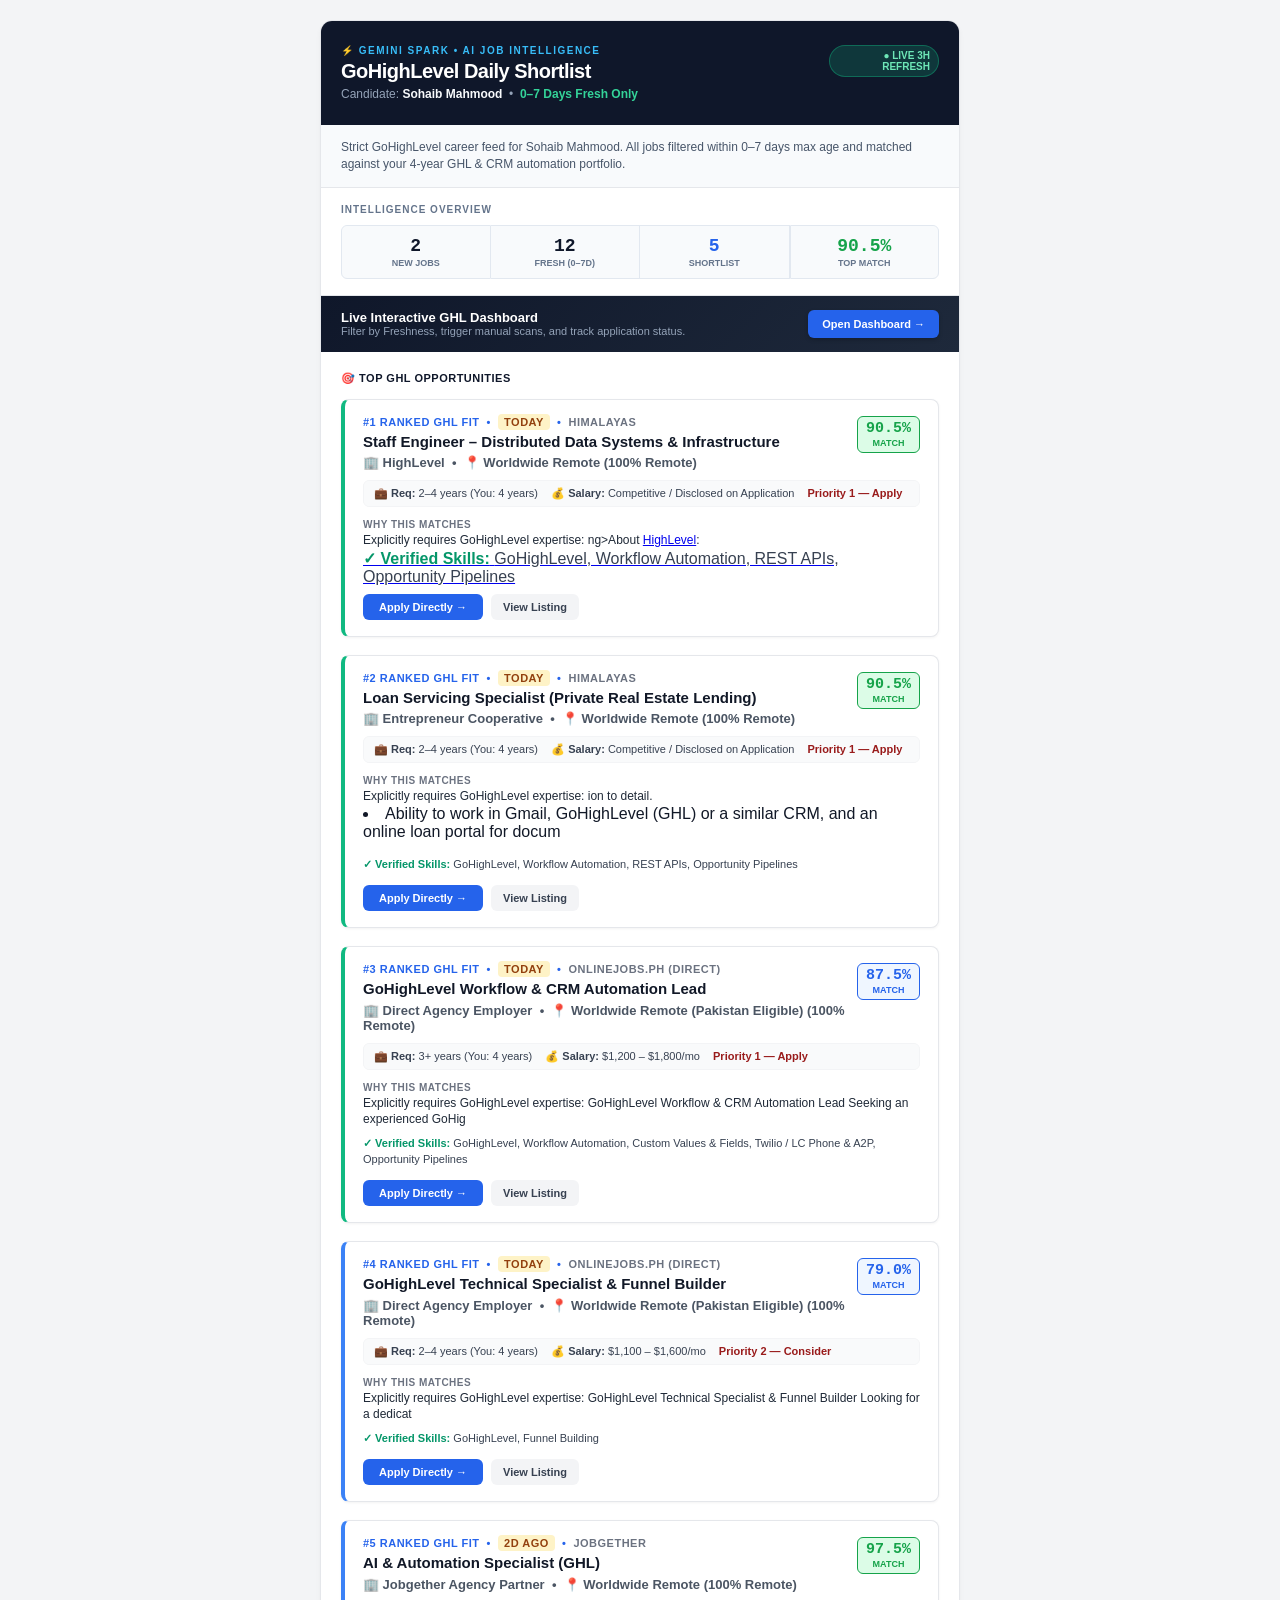
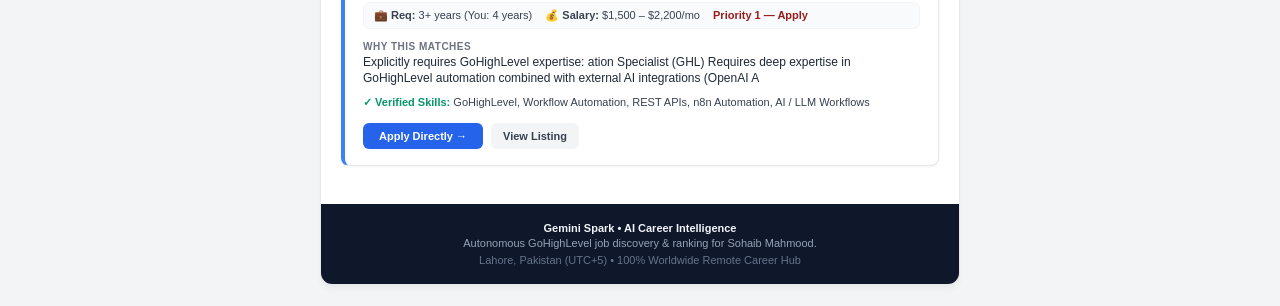
==== email_template.html @ e922ea2a "chore: refresh GHL job dataset 2026-10-21 22:07 UTC" ====
<!DOCTYPE html>
<html lang="en">
<head>
  <meta charset="utf-8">
  <meta name="viewport" content="width=device-width, initial-scale=1.0">
  <title>Gemini Spark | GoHighLevel Job Intelligence</title>
</head>
<body style="margin: 0; padding: 0; background-color: #F3F4F6; font-family: -apple-system, BlinkMacSystemFont, 'Segoe UI', Roboto, Helvetica, Arial, sans-serif; color: #111827; -webkit-font-smoothing: antialiased;">

  <!-- Outer container table -->
  <table width="100%" border="0" cellspacing="0" cellpadding="0" style="background-color: #F3F4F6; padding: 20px 10px;">
    <tr>
      <td align="center">
        <!-- Main Card Wrapper (Max 640px) -->
        <table width="100%" border="0" cellspacing="0" cellpadding="0" style="max-width: 640px; background-color: #FFFFFF; border-radius: 12px; overflow: hidden; border: 1px solid #E5E7EB; box-shadow: 0 4px 6px -1px rgba(0, 0, 0, 0.05);">

          <!-- Brand Header -->
          <tr>
            <td style="background-color: #0F172A; padding: 24px 20px; text-align: left;">
              <table width="100%" border="0" cellspacing="0" cellpadding="0">
                <tr>
                  <td>
                    <div style="font-size: 10px; font-weight: 800; color: #38BDF8; text-transform: uppercase; letter-spacing: 1.5px; margin-bottom: 4px;">
                      ⚡ GEMINI SPARK • AI JOB INTELLIGENCE
                    </div>
                    <h1 style="margin: 0 0 4px 0; font-size: 20px; font-weight: 800; color: #FFFFFF; letter-spacing: -0.5px;">
                      GoHighLevel Daily Shortlist
                    </h1>
                    <p style="margin: 0; font-size: 12px; color: #94A3B8;">
                      Candidate: <b style="color: #F8FAFC;">Sohaib Mahmood</b> &nbsp;•&nbsp; <b style="color: #34D399;">0–7 Days Fresh Only</b>
                    </p>
                  </td>
                  <td align="right" valign="top" style="width: 110px;">
                    <span style="display: inline-block; background-color: rgba(16, 185, 129, 0.2); border: 1px solid rgba(16, 185, 129, 0.4); color: #6EE7B7; font-size: 10px; font-weight: 700; padding: 4px 8px; border-radius: 20px; text-transform: uppercase;">
                      ● LIVE 3H REFRESH
                    </span>
                  </td>
                </tr>
              </table>
            </td>
          </tr>

          <!-- Summary Introduction -->
          <tr>
            <td style="padding: 14px 20px; background-color: #F8FAFC; border-bottom: 1px solid #E5E7EB;">
              <p style="margin: 0; font-size: 12px; color: #475569; line-height: 1.4;">
                Strict GoHighLevel career feed for Sohaib Mahmood. All jobs filtered within 0–7 days max age and matched against your 4-year GHL & CRM automation portfolio.
              </p>
            </td>
          </tr>

          <!-- Daily Overview KPI Block -->
          <tr>
            <td style="padding: 16px 20px; border-bottom: 1px solid #E5E7EB;">
              <div style="font-size: 10px; font-weight: 800; color: #64748B; text-transform: uppercase; letter-spacing: 1px; margin-bottom: 10px;">
                INTELLIGENCE OVERVIEW
              </div>
              <table width="100%" border="0" cellspacing="0" cellpadding="0">
                <tr>
                  <td align="center" style="width: 25%; padding: 10px 4px; background-color: #F8FAFC; border: 1px solid #E2E8F0; border-radius: 6px 0 0 6px;">
                    <div style="font-size: 18px; font-weight: 800; color: #0F172A; font-family: 'JetBrains Mono', monospace, Arial;">2</div>
                    <div style="font-size: 9px; font-weight: 700; color: #64748B; text-transform: uppercase; margin-top: 2px;">New Jobs</div>
                  </td>
                  <td align="center" style="width: 25%; padding: 10px 4px; background-color: #F8FAFC; border-top: 1px solid #E2E8F0; border-bottom: 1px solid #E2E8F0; border-right: 1px solid #E2E8F0;">
                    <div style="font-size: 18px; font-weight: 800; color: #0F172A; font-family: 'JetBrains Mono', monospace, Arial;">12</div>
                    <div style="font-size: 9px; font-weight: 700; color: #64748B; text-transform: uppercase; margin-top: 2px;">Fresh (0–7D)</div>
                  </td>
                  <td align="center" style="width: 25%; padding: 10px 4px; background-color: #F8FAFC; border-top: 1px solid #E2E8F0; border-bottom: 1px solid #E2E8F0; border-right: 1px solid #E2E8F0;">
                    <div style="font-size: 18px; font-weight: 800; color: #2563EB; font-family: 'JetBrains Mono', monospace, Arial;">5</div>
                    <div style="font-size: 9px; font-weight: 700; color: #64748B; text-transform: uppercase; margin-top: 2px;">Shortlist</div>
                  </td>
                  <td align="center" style="width: 25%; padding: 10px 4px; background-color: #F8FAFC; border: 1px solid #E2E8F0; border-radius: 0 6px 6px 0;">
                    <div style="font-size: 18px; font-weight: 800; color: #16A34A; font-family: 'JetBrains Mono', monospace, Arial;">90.5%</div>
                    <div style="font-size: 9px; font-weight: 700; color: #64748B; text-transform: uppercase; margin-top: 2px;">Top Match</div>
                  </td>
                </tr>
              </table>
            </td>
          </tr>

          <!-- Primary CTA Banner -->
          <tr>
            <td style="padding: 14px 20px; background: linear-gradient(135deg, #0F172A 0%, #1E293B 100%); text-align: center;">
              <table width="100%" border="0" cellspacing="0" cellpadding="0">
                <tr>
                  <td align="left" style="color: #FFFFFF;">
                    <div style="font-size: 13px; font-weight: 700;">Live Interactive GHL Dashboard</div>
                    <div style="font-size: 11px; color: #94A3B8;">Filter by Freshness, trigger manual scans, and track application status.</div>
                  </td>
                  <td align="right" style="width: 140px;">
                    <a href="https://chrooniq.github.io/gemini-spark-job-dashboard/" target="_blank" style="display: inline-block; background-color: #2563EB; color: #FFFFFF; font-size: 11px; font-weight: 700; text-decoration: none; padding: 8px 14px; border-radius: 6px; box-shadow: 0 2px 4px rgba(0,0,0,0.2);">
                      Open Dashboard →
                    </a>
                  </td>
                </tr>
              </table>
            </td>
          </tr>

          <!-- Top Opportunities Section -->
          <tr>
            <td style="padding: 20px;">
              <div style="font-size: 11px; font-weight: 800; color: #0F172A; text-transform: uppercase; letter-spacing: 0.5px; margin-bottom: 14px;">
                🎯 TOP GHL OPPORTUNITIES
              </div>

              <!-- Injected Job Cards -->
              
        <table width="100%" border="0" cellspacing="0" cellpadding="0" style="margin-bottom: 18px; background-color: #FFFFFF; border: 1px solid #E5E7EB; border-left: 4px solid #10B981; border-radius: 8px; box-shadow: 0 1px 3px rgba(0,0,0,0.05); overflow: hidden;">
          <tr>
            <td style="padding: 16px 18px;">
              <!-- Card Header -->
              <table width="100%" border="0" cellspacing="0" cellpadding="0">
                <tr>
                  <td valign="top" style="text-align: left;">
                    <div style="font-size: 11px; font-weight: 700; color: #2563EB; text-transform: uppercase; letter-spacing: 0.5px; margin-bottom: 4px;">
                      #1 Ranked GHL Fit &nbsp;•&nbsp; <span style="background-color: #FEF3C7; color: #92400E; padding: 2px 6px; border-radius: 4px; font-weight: 800;">TODAY</span> &nbsp;•&nbsp; <span style="color: #6B7280;">Himalayas</span>
                    </div>
                    <h3 style="margin: 0 0 4px 0; font-size: 15px; font-weight: 700; color: #111827; line-height: 1.3;">
                      Staff Engineer – Distributed Data Systems & Infrastructure
                    </h3>
                    <div style="font-size: 13px; font-weight: 600; color: #4B5563;">
                      🏢 HighLevel &nbsp;•&nbsp; 📍 Worldwide Remote (100% Remote)
                    </div>
                  </td>
                  <td valign="top" align="right" style="width: 75px; text-align: right;">
                    <div style="display: inline-block; background-color: #DCFCE7; border: 1px solid #16A34A; color: #16A34A; padding: 4px 8px; border-radius: 6px; text-align: center;">
                      <div style="font-size: 15px; font-weight: 800; font-family: 'JetBrains Mono', monospace, Arial; line-height: 1;">90.5%</div>
                      <div style="font-size: 9px; font-weight: 700; text-transform: uppercase; margin-top: 2px;">MATCH</div>
                    </div>
                  </td>
                </tr>
              </table>

              <!-- Meta pills -->
              <div style="margin: 10px 0 12px 0; padding: 6px 10px; background-color: #F9FAFB; border-radius: 6px; border: 1px solid #F3F4F6; font-size: 11px; color: #374151;">
                <span style="display: inline-block; margin-right: 10px;">💼 <b>Req:</b> 2–4 years (You: 4 years)</span>
                <span style="display: inline-block; margin-right: 10px;">💰 <b>Salary:</b> Competitive / Disclosed on Application</span>
                <span style="display: inline-block; font-weight: 700; color: #991B1B;">Priority 1 — Apply</span>
              </div>

              <!-- Why it matches -->
              <div style="margin-bottom: 8px;">
                <div style="font-size: 10px; font-weight: 700; color: #6B7280; text-transform: uppercase; letter-spacing: 0.5px; margin-bottom: 2px;">WHY THIS MATCHES</div>
                <p style="margin: 0; font-size: 12px; color: #1F2937; line-height: 1.4;">
                  Explicitly requires GoHighLevel expertise: ng>About <a href="https://himalayas.app/companies/highlevel">HighLevel</a>:</strong><br><a href="https://himalayas.app/
                </p>
              </div>

              <!-- Skills info -->
              <div style="margin-bottom: 12px; font-size: 11px; line-height: 1.45;">
                <div style="margin-bottom: 3px;"><b style="color: #059669;">✓ Verified Skills:</b> <span style="color: #374151;">GoHighLevel, Workflow Automation, REST APIs, Opportunity Pipelines</span></div>
                
              </div>

              <!-- Action button -->
              <table border="0" cellspacing="0" cellpadding="0">
                <tr>
                  <td align="left">
                    <a href="https://himalayas.app/jobs/" target="_blank" style="display: inline-block; background-color: #2563EB; color: #FFFFFF; font-size: 11px; font-weight: 700; text-decoration: none; padding: 7px 16px; border-radius: 6px;">
                      Apply Directly →
                    </a>
                  </td>
                  <td align="left" style="padding-left: 8px;">
                    <a href="https://himalayas.app/jobs/" target="_blank" style="display: inline-block; background-color: #F3F4F6; color: #374151; font-size: 11px; font-weight: 600; text-decoration: none; padding: 7px 12px; border-radius: 6px;">
                      View Listing
                    </a>
                  </td>
                </tr>
              </table>
            </td>
          </tr>
        </table>
        

        <table width="100%" border="0" cellspacing="0" cellpadding="0" style="margin-bottom: 18px; background-color: #FFFFFF; border: 1px solid #E5E7EB; border-left: 4px solid #10B981; border-radius: 8px; box-shadow: 0 1px 3px rgba(0,0,0,0.05); overflow: hidden;">
          <tr>
            <td style="padding: 16px 18px;">
              <!-- Card Header -->
              <table width="100%" border="0" cellspacing="0" cellpadding="0">
                <tr>
                  <td valign="top" style="text-align: left;">
                    <div style="font-size: 11px; font-weight: 700; color: #2563EB; text-transform: uppercase; letter-spacing: 0.5px; margin-bottom: 4px;">
                      #2 Ranked GHL Fit &nbsp;•&nbsp; <span style="background-color: #FEF3C7; color: #92400E; padding: 2px 6px; border-radius: 4px; font-weight: 800;">TODAY</span> &nbsp;•&nbsp; <span style="color: #6B7280;">Himalayas</span>
                    </div>
                    <h3 style="margin: 0 0 4px 0; font-size: 15px; font-weight: 700; color: #111827; line-height: 1.3;">
                      Loan Servicing Specialist (Private Real Estate Lending)
                    </h3>
                    <div style="font-size: 13px; font-weight: 600; color: #4B5563;">
                      🏢 Entrepreneur Cooperative &nbsp;•&nbsp; 📍 Worldwide Remote (100% Remote)
                    </div>
                  </td>
                  <td valign="top" align="right" style="width: 75px; text-align: right;">
                    <div style="display: inline-block; background-color: #DCFCE7; border: 1px solid #16A34A; color: #16A34A; padding: 4px 8px; border-radius: 6px; text-align: center;">
                      <div style="font-size: 15px; font-weight: 800; font-family: 'JetBrains Mono', monospace, Arial; line-height: 1;">90.5%</div>
                      <div style="font-size: 9px; font-weight: 700; text-transform: uppercase; margin-top: 2px;">MATCH</div>
                    </div>
                  </td>
                </tr>
              </table>

              <!-- Meta pills -->
              <div style="margin: 10px 0 12px 0; padding: 6px 10px; background-color: #F9FAFB; border-radius: 6px; border: 1px solid #F3F4F6; font-size: 11px; color: #374151;">
                <span style="display: inline-block; margin-right: 10px;">💼 <b>Req:</b> 2–4 years (You: 4 years)</span>
                <span style="display: inline-block; margin-right: 10px;">💰 <b>Salary:</b> Competitive / Disclosed on Application</span>
                <span style="display: inline-block; font-weight: 700; color: #991B1B;">Priority 1 — Apply</span>
              </div>

              <!-- Why it matches -->
              <div style="margin-bottom: 8px;">
                <div style="font-size: 10px; font-weight: 700; color: #6B7280; text-transform: uppercase; letter-spacing: 0.5px; margin-bottom: 2px;">WHY THIS MATCHES</div>
                <p style="margin: 0; font-size: 12px; color: #1F2937; line-height: 1.4;">
                  Explicitly requires GoHighLevel expertise: ion to detail.</li> <li>Ability to work in Gmail, GoHighLevel (GHL) or a similar CRM, and an online loan portal for docum
                </p>
              </div>

              <!-- Skills info -->
              <div style="margin-bottom: 12px; font-size: 11px; line-height: 1.45;">
                <div style="margin-bottom: 3px;"><b style="color: #059669;">✓ Verified Skills:</b> <span style="color: #374151;">GoHighLevel, Workflow Automation, REST APIs, Opportunity Pipelines</span></div>
                
              </div>

              <!-- Action button -->
              <table border="0" cellspacing="0" cellpadding="0">
                <tr>
                  <td align="left">
                    <a href="https://himalayas.app/jobs/" target="_blank" style="display: inline-block; background-color: #2563EB; color: #FFFFFF; font-size: 11px; font-weight: 700; text-decoration: none; padding: 7px 16px; border-radius: 6px;">
                      Apply Directly →
                    </a>
                  </td>
                  <td align="left" style="padding-left: 8px;">
                    <a href="https://himalayas.app/jobs/" target="_blank" style="display: inline-block; background-color: #F3F4F6; color: #374151; font-size: 11px; font-weight: 600; text-decoration: none; padding: 7px 12px; border-radius: 6px;">
                      View Listing
                    </a>
                  </td>
                </tr>
              </table>
            </td>
          </tr>
        </table>
        

        <table width="100%" border="0" cellspacing="0" cellpadding="0" style="margin-bottom: 18px; background-color: #FFFFFF; border: 1px solid #E5E7EB; border-left: 4px solid #10B981; border-radius: 8px; box-shadow: 0 1px 3px rgba(0,0,0,0.05); overflow: hidden;">
          <tr>
            <td style="padding: 16px 18px;">
              <!-- Card Header -->
              <table width="100%" border="0" cellspacing="0" cellpadding="0">
                <tr>
                  <td valign="top" style="text-align: left;">
                    <div style="font-size: 11px; font-weight: 700; color: #2563EB; text-transform: uppercase; letter-spacing: 0.5px; margin-bottom: 4px;">
                      #3 Ranked GHL Fit &nbsp;•&nbsp; <span style="background-color: #FEF3C7; color: #92400E; padding: 2px 6px; border-radius: 4px; font-weight: 800;">TODAY</span> &nbsp;•&nbsp; <span style="color: #6B7280;">OnlineJobs.ph (Direct)</span>
                    </div>
                    <h3 style="margin: 0 0 4px 0; font-size: 15px; font-weight: 700; color: #111827; line-height: 1.3;">
                      GoHighLevel Workflow & CRM Automation Lead
                    </h3>
                    <div style="font-size: 13px; font-weight: 600; color: #4B5563;">
                      🏢 Direct Agency Employer &nbsp;•&nbsp; 📍 Worldwide Remote (Pakistan Eligible) (100% Remote)
                    </div>
                  </td>
                  <td valign="top" align="right" style="width: 75px; text-align: right;">
                    <div style="display: inline-block; background-color: #EFF6FF; border: 1px solid #2563EB; color: #2563EB; padding: 4px 8px; border-radius: 6px; text-align: center;">
                      <div style="font-size: 15px; font-weight: 800; font-family: 'JetBrains Mono', monospace, Arial; line-height: 1;">87.5%</div>
                      <div style="font-size: 9px; font-weight: 700; text-transform: uppercase; margin-top: 2px;">MATCH</div>
                    </div>
                  </td>
                </tr>
              </table>

              <!-- Meta pills -->
              <div style="margin: 10px 0 12px 0; padding: 6px 10px; background-color: #F9FAFB; border-radius: 6px; border: 1px solid #F3F4F6; font-size: 11px; color: #374151;">
                <span style="display: inline-block; margin-right: 10px;">💼 <b>Req:</b> 3+ years (You: 4 years)</span>
                <span style="display: inline-block; margin-right: 10px;">💰 <b>Salary:</b> $1,200 – $1,800/mo</span>
                <span style="display: inline-block; font-weight: 700; color: #991B1B;">Priority 1 — Apply</span>
              </div>

              <!-- Why it matches -->
              <div style="margin-bottom: 8px;">
                <div style="font-size: 10px; font-weight: 700; color: #6B7280; text-transform: uppercase; letter-spacing: 0.5px; margin-bottom: 2px;">WHY THIS MATCHES</div>
                <p style="margin: 0; font-size: 12px; color: #1F2937; line-height: 1.4;">
                  Explicitly requires GoHighLevel expertise: GoHighLevel Workflow & CRM Automation Lead Seeking an experienced GoHig
                </p>
              </div>

              <!-- Skills info -->
              <div style="margin-bottom: 12px; font-size: 11px; line-height: 1.45;">
                <div style="margin-bottom: 3px;"><b style="color: #059669;">✓ Verified Skills:</b> <span style="color: #374151;">GoHighLevel, Workflow Automation, Custom Values & Fields, Twilio / LC Phone & A2P, Opportunity Pipelines</span></div>
                
              </div>

              <!-- Action button -->
              <table border="0" cellspacing="0" cellpadding="0">
                <tr>
                  <td align="left">
                    <a href="https://www.onlinejobs.ph/jobseekers/jobsearch?jobkeyword=GoHighLevel" target="_blank" style="display: inline-block; background-color: #2563EB; color: #FFFFFF; font-size: 11px; font-weight: 700; text-decoration: none; padding: 7px 16px; border-radius: 6px;">
                      Apply Directly →
                    </a>
                  </td>
                  <td align="left" style="padding-left: 8px;">
                    <a href="https://www.onlinejobs.ph/jobseekers/jobsearch?jobkeyword=GoHighLevel" target="_blank" style="display: inline-block; background-color: #F3F4F6; color: #374151; font-size: 11px; font-weight: 600; text-decoration: none; padding: 7px 12px; border-radius: 6px;">
                      View Listing
                    </a>
                  </td>
                </tr>
              </table>
            </td>
          </tr>
        </table>
        

        <table width="100%" border="0" cellspacing="0" cellpadding="0" style="margin-bottom: 18px; background-color: #FFFFFF; border: 1px solid #E5E7EB; border-left: 4px solid #3B82F6; border-radius: 8px; box-shadow: 0 1px 3px rgba(0,0,0,0.05); overflow: hidden;">
          <tr>
            <td style="padding: 16px 18px;">
              <!-- Card Header -->
              <table width="100%" border="0" cellspacing="0" cellpadding="0">
                <tr>
                  <td valign="top" style="text-align: left;">
                    <div style="font-size: 11px; font-weight: 700; color: #2563EB; text-transform: uppercase; letter-spacing: 0.5px; margin-bottom: 4px;">
                      #4 Ranked GHL Fit &nbsp;•&nbsp; <span style="background-color: #FEF3C7; color: #92400E; padding: 2px 6px; border-radius: 4px; font-weight: 800;">TODAY</span> &nbsp;•&nbsp; <span style="color: #6B7280;">OnlineJobs.ph (Direct)</span>
                    </div>
                    <h3 style="margin: 0 0 4px 0; font-size: 15px; font-weight: 700; color: #111827; line-height: 1.3;">
                      GoHighLevel Technical Specialist & Funnel Builder
                    </h3>
                    <div style="font-size: 13px; font-weight: 600; color: #4B5563;">
                      🏢 Direct Agency Employer &nbsp;•&nbsp; 📍 Worldwide Remote (Pakistan Eligible) (100% Remote)
                    </div>
                  </td>
                  <td valign="top" align="right" style="width: 75px; text-align: right;">
                    <div style="display: inline-block; background-color: #EFF6FF; border: 1px solid #2563EB; color: #2563EB; padding: 4px 8px; border-radius: 6px; text-align: center;">
                      <div style="font-size: 15px; font-weight: 800; font-family: 'JetBrains Mono', monospace, Arial; line-height: 1;">79.0%</div>
                      <div style="font-size: 9px; font-weight: 700; text-transform: uppercase; margin-top: 2px;">MATCH</div>
                    </div>
                  </td>
                </tr>
              </table>

              <!-- Meta pills -->
              <div style="margin: 10px 0 12px 0; padding: 6px 10px; background-color: #F9FAFB; border-radius: 6px; border: 1px solid #F3F4F6; font-size: 11px; color: #374151;">
                <span style="display: inline-block; margin-right: 10px;">💼 <b>Req:</b> 2–4 years (You: 4 years)</span>
                <span style="display: inline-block; margin-right: 10px;">💰 <b>Salary:</b> $1,100 – $1,600/mo</span>
                <span style="display: inline-block; font-weight: 700; color: #991B1B;">Priority 2 — Consider</span>
              </div>

              <!-- Why it matches -->
              <div style="margin-bottom: 8px;">
                <div style="font-size: 10px; font-weight: 700; color: #6B7280; text-transform: uppercase; letter-spacing: 0.5px; margin-bottom: 2px;">WHY THIS MATCHES</div>
                <p style="margin: 0; font-size: 12px; color: #1F2937; line-height: 1.4;">
                  Explicitly requires GoHighLevel expertise: GoHighLevel Technical Specialist & Funnel Builder Looking for a dedicat
                </p>
              </div>

              <!-- Skills info -->
              <div style="margin-bottom: 12px; font-size: 11px; line-height: 1.45;">
                <div style="margin-bottom: 3px;"><b style="color: #059669;">✓ Verified Skills:</b> <span style="color: #374151;">GoHighLevel, Funnel Building</span></div>
                
              </div>

              <!-- Action button -->
              <table border="0" cellspacing="0" cellpadding="0">
                <tr>
                  <td align="left">
                    <a href="https://www.onlinejobs.ph/jobseekers/jobsearch?jobkeyword=GoHighLevel" target="_blank" style="display: inline-block; background-color: #2563EB; color: #FFFFFF; font-size: 11px; font-weight: 700; text-decoration: none; padding: 7px 16px; border-radius: 6px;">
                      Apply Directly →
                    </a>
                  </td>
                  <td align="left" style="padding-left: 8px;">
                    <a href="https://www.onlinejobs.ph/jobseekers/jobsearch?jobkeyword=GoHighLevel" target="_blank" style="display: inline-block; background-color: #F3F4F6; color: #374151; font-size: 11px; font-weight: 600; text-decoration: none; padding: 7px 12px; border-radius: 6px;">
                      View Listing
                    </a>
                  </td>
                </tr>
              </table>
            </td>
          </tr>
        </table>
        

        <table width="100%" border="0" cellspacing="0" cellpadding="0" style="margin-bottom: 18px; background-color: #FFFFFF; border: 1px solid #E5E7EB; border-left: 4px solid #3B82F6; border-radius: 8px; box-shadow: 0 1px 3px rgba(0,0,0,0.05); overflow: hidden;">
          <tr>
            <td style="padding: 16px 18px;">
              <!-- Card Header -->
              <table width="100%" border="0" cellspacing="0" cellpadding="0">
                <tr>
                  <td valign="top" style="text-align: left;">
                    <div style="font-size: 11px; font-weight: 700; color: #2563EB; text-transform: uppercase; letter-spacing: 0.5px; margin-bottom: 4px;">
                      #5 Ranked GHL Fit &nbsp;•&nbsp; <span style="background-color: #FEF3C7; color: #92400E; padding: 2px 6px; border-radius: 4px; font-weight: 800;">2D AGO</span> &nbsp;•&nbsp; <span style="color: #6B7280;">Jobgether</span>
                    </div>
                    <h3 style="margin: 0 0 4px 0; font-size: 15px; font-weight: 700; color: #111827; line-height: 1.3;">
                      AI & Automation Specialist (GHL)
                    </h3>
                    <div style="font-size: 13px; font-weight: 600; color: #4B5563;">
                      🏢 Jobgether Agency Partner &nbsp;•&nbsp; 📍 Worldwide Remote (100% Remote)
                    </div>
                  </td>
                  <td valign="top" align="right" style="width: 75px; text-align: right;">
                    <div style="display: inline-block; background-color: #DCFCE7; border: 1px solid #16A34A; color: #16A34A; padding: 4px 8px; border-radius: 6px; text-align: center;">
                      <div style="font-size: 15px; font-weight: 800; font-family: 'JetBrains Mono', monospace, Arial; line-height: 1;">97.5%</div>
                      <div style="font-size: 9px; font-weight: 700; text-transform: uppercase; margin-top: 2px;">MATCH</div>
                    </div>
                  </td>
                </tr>
              </table>

              <!-- Meta pills -->
              <div style="margin: 10px 0 12px 0; padding: 6px 10px; background-color: #F9FAFB; border-radius: 6px; border: 1px solid #F3F4F6; font-size: 11px; color: #374151;">
                <span style="display: inline-block; margin-right: 10px;">💼 <b>Req:</b> 3+ years (You: 4 years)</span>
                <span style="display: inline-block; margin-right: 10px;">💰 <b>Salary:</b> $1,500 – $2,200/mo</span>
                <span style="display: inline-block; font-weight: 700; color: #991B1B;">Priority 1 — Apply</span>
              </div>

              <!-- Why it matches -->
              <div style="margin-bottom: 8px;">
                <div style="font-size: 10px; font-weight: 700; color: #6B7280; text-transform: uppercase; letter-spacing: 0.5px; margin-bottom: 2px;">WHY THIS MATCHES</div>
                <p style="margin: 0; font-size: 12px; color: #1F2937; line-height: 1.4;">
                  Explicitly requires GoHighLevel expertise: ation Specialist (GHL) Requires deep expertise in GoHighLevel automation combined with external AI integrations (OpenAI A
                </p>
              </div>

              <!-- Skills info -->
              <div style="margin-bottom: 12px; font-size: 11px; line-height: 1.45;">
                <div style="margin-bottom: 3px;"><b style="color: #059669;">✓ Verified Skills:</b> <span style="color: #374151;">GoHighLevel, Workflow Automation, REST APIs, n8n Automation, AI / LLM Workflows</span></div>
                
              </div>

              <!-- Action button -->
              <table border="0" cellspacing="0" cellpadding="0">
                <tr>
                  <td align="left">
                    <a href="https://jobgether.com/offer/69dfbd57c646310ee38fbfac-ai-automation-specialist-ghl" target="_blank" style="display: inline-block; background-color: #2563EB; color: #FFFFFF; font-size: 11px; font-weight: 700; text-decoration: none; padding: 7px 16px; border-radius: 6px;">
                      Apply Directly →
                    </a>
                  </td>
                  <td align="left" style="padding-left: 8px;">
                    <a href="https://jobgether.com/offer/69dfbd57c646310ee38fbfac-ai-automation-specialist-ghl" target="_blank" style="display: inline-block; background-color: #F3F4F6; color: #374151; font-size: 11px; font-weight: 600; text-decoration: none; padding: 7px 12px; border-radius: 6px;">
                      View Listing
                    </a>
                  </td>
                </tr>
              </table>
            </td>
          </tr>
        </table>
        

            </td>
          </tr>

          <!-- Footer -->
          <tr>
            <td style="background-color: #0F172A; padding: 18px 20px; text-align: center; color: #94A3B8; font-size: 11px;">
              <div style="font-weight: 700; color: #F1F5F9; margin-bottom: 3px;">Gemini Spark • AI Career Intelligence</div>
              <div>Autonomous GoHighLevel job discovery & ranking for Sohaib Mahmood.</div>
              <div style="margin-top: 5px; color: #64748B;">Lahore, Pakistan (UTC+5) • 100% Worldwide Remote Career Hub</div>
            </td>
          </tr>

        </table>
        <!-- End Wrapper -->
      </td>
    </tr>
  </table>

</body>
</html>
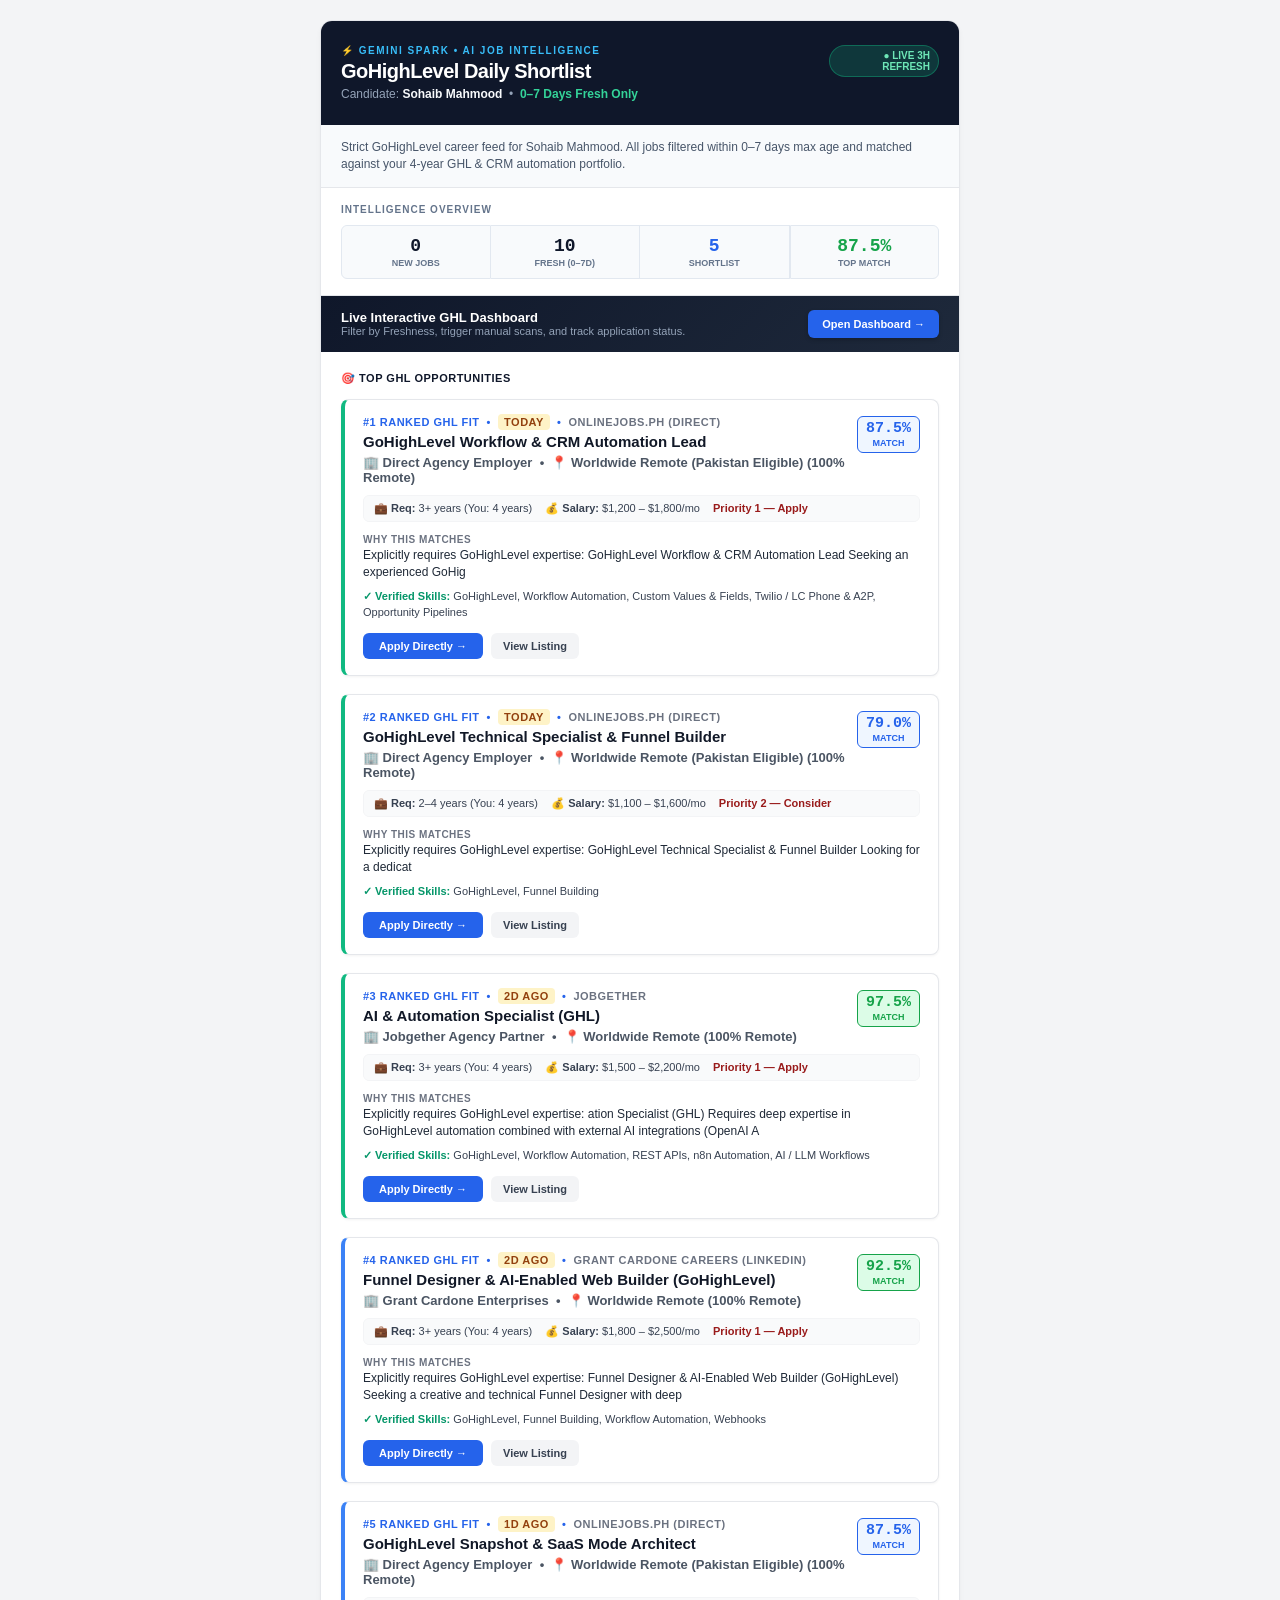
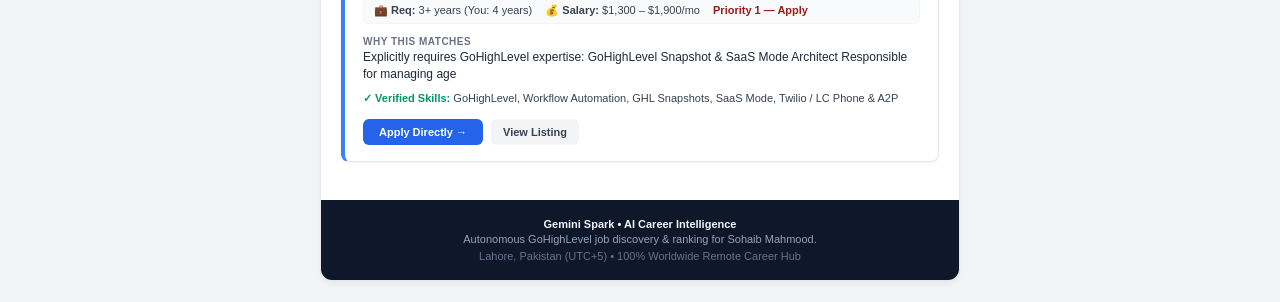
==== commit cd587f4b: "chore: refresh GHL job dataset 2026-10-22 05:47 UTC" ====
--- a/email_template.html
+++ b/email_template.html
@@ -58,11 +58,11 @@
               <table width="100%" border="0" cellspacing="0" cellpadding="0">
                 <tr>
                   <td align="center" style="width: 25%; padding: 10px 4px; background-color: #F8FAFC; border: 1px solid #E2E8F0; border-radius: 6px 0 0 6px;">
-                    <div style="font-size: 18px; font-weight: 800; color: #0F172A; font-family: 'JetBrains Mono', monospace, Arial;">2</div>
+                    <div style="font-size: 18px; font-weight: 800; color: #0F172A; font-family: 'JetBrains Mono', monospace, Arial;">0</div>
                     <div style="font-size: 9px; font-weight: 700; color: #64748B; text-transform: uppercase; margin-top: 2px;">New Jobs</div>
                   </td>
                   <td align="center" style="width: 25%; padding: 10px 4px; background-color: #F8FAFC; border-top: 1px solid #E2E8F0; border-bottom: 1px solid #E2E8F0; border-right: 1px solid #E2E8F0;">
-                    <div style="font-size: 18px; font-weight: 800; color: #0F172A; font-family: 'JetBrains Mono', monospace, Arial;">12</div>
+                    <div style="font-size: 18px; font-weight: 800; color: #0F172A; font-family: 'JetBrains Mono', monospace, Arial;">10</div>
                     <div style="font-size: 9px; font-weight: 700; color: #64748B; text-transform: uppercase; margin-top: 2px;">Fresh (0–7D)</div>
                   </td>
                   <td align="center" style="width: 25%; padding: 10px 4px; background-color: #F8FAFC; border-top: 1px solid #E2E8F0; border-bottom: 1px solid #E2E8F0; border-right: 1px solid #E2E8F0;">
@@ -70,7 +70,7 @@
                     <div style="font-size: 9px; font-weight: 700; color: #64748B; text-transform: uppercase; margin-top: 2px;">Shortlist</div>
                   </td>
                   <td align="center" style="width: 25%; padding: 10px 4px; background-color: #F8FAFC; border: 1px solid #E2E8F0; border-radius: 0 6px 6px 0;">
-                    <div style="font-size: 18px; font-weight: 800; color: #16A34A; font-family: 'JetBrains Mono', monospace, Arial;">90.5%</div>
+                    <div style="font-size: 18px; font-weight: 800; color: #16A34A; font-family: 'JetBrains Mono', monospace, Arial;">87.5%</div>
                     <div style="font-size: 9px; font-weight: 700; color: #64748B; text-transform: uppercase; margin-top: 2px;">Top Match</div>
                   </td>
                 </tr>
@@ -114,141 +114,7 @@
                 <tr>
                   <td valign="top" style="text-align: left;">
                     <div style="font-size: 11px; font-weight: 700; color: #2563EB; text-transform: uppercase; letter-spacing: 0.5px; margin-bottom: 4px;">
-                      #1 Ranked GHL Fit &nbsp;•&nbsp; <span style="background-color: #FEF3C7; color: #92400E; padding: 2px 6px; border-radius: 4px; font-weight: 800;">TODAY</span> &nbsp;•&nbsp; <span style="color: #6B7280;">Himalayas</span>
-                    </div>
-                    <h3 style="margin: 0 0 4px 0; font-size: 15px; font-weight: 700; color: #111827; line-height: 1.3;">
-                      Staff Engineer – Distributed Data Systems & Infrastructure
-                    </h3>
-                    <div style="font-size: 13px; font-weight: 600; color: #4B5563;">
-                      🏢 HighLevel &nbsp;•&nbsp; 📍 Worldwide Remote (100% Remote)
-                    </div>
-                  </td>
-                  <td valign="top" align="right" style="width: 75px; text-align: right;">
-                    <div style="display: inline-block; background-color: #DCFCE7; border: 1px solid #16A34A; color: #16A34A; padding: 4px 8px; border-radius: 6px; text-align: center;">
-                      <div style="font-size: 15px; font-weight: 800; font-family: 'JetBrains Mono', monospace, Arial; line-height: 1;">90.5%</div>
-                      <div style="font-size: 9px; font-weight: 700; text-transform: uppercase; margin-top: 2px;">MATCH</div>
-                    </div>
-                  </td>
-                </tr>
-              </table>
-
-              <!-- Meta pills -->
-              <div style="margin: 10px 0 12px 0; padding: 6px 10px; background-color: #F9FAFB; border-radius: 6px; border: 1px solid #F3F4F6; font-size: 11px; color: #374151;">
-                <span style="display: inline-block; margin-right: 10px;">💼 <b>Req:</b> 2–4 years (You: 4 years)</span>
-                <span style="display: inline-block; margin-right: 10px;">💰 <b>Salary:</b> Competitive / Disclosed on Application</span>
-                <span style="display: inline-block; font-weight: 700; color: #991B1B;">Priority 1 — Apply</span>
-              </div>
-
-              <!-- Why it matches -->
-              <div style="margin-bottom: 8px;">
-                <div style="font-size: 10px; font-weight: 700; color: #6B7280; text-transform: uppercase; letter-spacing: 0.5px; margin-bottom: 2px;">WHY THIS MATCHES</div>
-                <p style="margin: 0; font-size: 12px; color: #1F2937; line-height: 1.4;">
-                  Explicitly requires GoHighLevel expertise: ng>About <a href="https://himalayas.app/companies/highlevel">HighLevel</a>:</strong><br><a href="https://himalayas.app/
-                </p>
-              </div>
-
-              <!-- Skills info -->
-              <div style="margin-bottom: 12px; font-size: 11px; line-height: 1.45;">
-                <div style="margin-bottom: 3px;"><b style="color: #059669;">✓ Verified Skills:</b> <span style="color: #374151;">GoHighLevel, Workflow Automation, REST APIs, Opportunity Pipelines</span></div>
-                
-              </div>
-
-              <!-- Action button -->
-              <table border="0" cellspacing="0" cellpadding="0">
-                <tr>
-                  <td align="left">
-                    <a href="https://himalayas.app/jobs/" target="_blank" style="display: inline-block; background-color: #2563EB; color: #FFFFFF; font-size: 11px; font-weight: 700; text-decoration: none; padding: 7px 16px; border-radius: 6px;">
-                      Apply Directly →
-                    </a>
-                  </td>
-                  <td align="left" style="padding-left: 8px;">
-                    <a href="https://himalayas.app/jobs/" target="_blank" style="display: inline-block; background-color: #F3F4F6; color: #374151; font-size: 11px; font-weight: 600; text-decoration: none; padding: 7px 12px; border-radius: 6px;">
-                      View Listing
-                    </a>
-                  </td>
-                </tr>
-              </table>
-            </td>
-          </tr>
-        </table>
-        
-
-        <table width="100%" border="0" cellspacing="0" cellpadding="0" style="margin-bottom: 18px; background-color: #FFFFFF; border: 1px solid #E5E7EB; border-left: 4px solid #10B981; border-radius: 8px; box-shadow: 0 1px 3px rgba(0,0,0,0.05); overflow: hidden;">
-          <tr>
-            <td style="padding: 16px 18px;">
-              <!-- Card Header -->
-              <table width="100%" border="0" cellspacing="0" cellpadding="0">
-                <tr>
-                  <td valign="top" style="text-align: left;">
-                    <div style="font-size: 11px; font-weight: 700; color: #2563EB; text-transform: uppercase; letter-spacing: 0.5px; margin-bottom: 4px;">
-                      #2 Ranked GHL Fit &nbsp;•&nbsp; <span style="background-color: #FEF3C7; color: #92400E; padding: 2px 6px; border-radius: 4px; font-weight: 800;">TODAY</span> &nbsp;•&nbsp; <span style="color: #6B7280;">Himalayas</span>
-                    </div>
-                    <h3 style="margin: 0 0 4px 0; font-size: 15px; font-weight: 700; color: #111827; line-height: 1.3;">
-                      Loan Servicing Specialist (Private Real Estate Lending)
-                    </h3>
-                    <div style="font-size: 13px; font-weight: 600; color: #4B5563;">
-                      🏢 Entrepreneur Cooperative &nbsp;•&nbsp; 📍 Worldwide Remote (100% Remote)
-                    </div>
-                  </td>
-                  <td valign="top" align="right" style="width: 75px; text-align: right;">
-                    <div style="display: inline-block; background-color: #DCFCE7; border: 1px solid #16A34A; color: #16A34A; padding: 4px 8px; border-radius: 6px; text-align: center;">
-                      <div style="font-size: 15px; font-weight: 800; font-family: 'JetBrains Mono', monospace, Arial; line-height: 1;">90.5%</div>
-                      <div style="font-size: 9px; font-weight: 700; text-transform: uppercase; margin-top: 2px;">MATCH</div>
-                    </div>
-                  </td>
-                </tr>
-              </table>
-
-              <!-- Meta pills -->
-              <div style="margin: 10px 0 12px 0; padding: 6px 10px; background-color: #F9FAFB; border-radius: 6px; border: 1px solid #F3F4F6; font-size: 11px; color: #374151;">
-                <span style="display: inline-block; margin-right: 10px;">💼 <b>Req:</b> 2–4 years (You: 4 years)</span>
-                <span style="display: inline-block; margin-right: 10px;">💰 <b>Salary:</b> Competitive / Disclosed on Application</span>
-                <span style="display: inline-block; font-weight: 700; color: #991B1B;">Priority 1 — Apply</span>
-              </div>
-
-              <!-- Why it matches -->
-              <div style="margin-bottom: 8px;">
-                <div style="font-size: 10px; font-weight: 700; color: #6B7280; text-transform: uppercase; letter-spacing: 0.5px; margin-bottom: 2px;">WHY THIS MATCHES</div>
-                <p style="margin: 0; font-size: 12px; color: #1F2937; line-height: 1.4;">
-                  Explicitly requires GoHighLevel expertise: ion to detail.</li> <li>Ability to work in Gmail, GoHighLevel (GHL) or a similar CRM, and an online loan portal for docum
-                </p>
-              </div>
-
-              <!-- Skills info -->
-              <div style="margin-bottom: 12px; font-size: 11px; line-height: 1.45;">
-                <div style="margin-bottom: 3px;"><b style="color: #059669;">✓ Verified Skills:</b> <span style="color: #374151;">GoHighLevel, Workflow Automation, REST APIs, Opportunity Pipelines</span></div>
-                
-              </div>
-
-              <!-- Action button -->
-              <table border="0" cellspacing="0" cellpadding="0">
-                <tr>
-                  <td align="left">
-                    <a href="https://himalayas.app/jobs/" target="_blank" style="display: inline-block; background-color: #2563EB; color: #FFFFFF; font-size: 11px; font-weight: 700; text-decoration: none; padding: 7px 16px; border-radius: 6px;">
-                      Apply Directly →
-                    </a>
-                  </td>
-                  <td align="left" style="padding-left: 8px;">
-                    <a href="https://himalayas.app/jobs/" target="_blank" style="display: inline-block; background-color: #F3F4F6; color: #374151; font-size: 11px; font-weight: 600; text-decoration: none; padding: 7px 12px; border-radius: 6px;">
-                      View Listing
-                    </a>
-                  </td>
-                </tr>
-              </table>
-            </td>
-          </tr>
-        </table>
-        
-
-        <table width="100%" border="0" cellspacing="0" cellpadding="0" style="margin-bottom: 18px; background-color: #FFFFFF; border: 1px solid #E5E7EB; border-left: 4px solid #10B981; border-radius: 8px; box-shadow: 0 1px 3px rgba(0,0,0,0.05); overflow: hidden;">
-          <tr>
-            <td style="padding: 16px 18px;">
-              <!-- Card Header -->
-              <table width="100%" border="0" cellspacing="0" cellpadding="0">
-                <tr>
-                  <td valign="top" style="text-align: left;">
-                    <div style="font-size: 11px; font-weight: 700; color: #2563EB; text-transform: uppercase; letter-spacing: 0.5px; margin-bottom: 4px;">
-                      #3 Ranked GHL Fit &nbsp;•&nbsp; <span style="background-color: #FEF3C7; color: #92400E; padding: 2px 6px; border-radius: 4px; font-weight: 800;">TODAY</span> &nbsp;•&nbsp; <span style="color: #6B7280;">OnlineJobs.ph (Direct)</span>
+                      #1 Ranked GHL Fit &nbsp;•&nbsp; <span style="background-color: #FEF3C7; color: #92400E; padding: 2px 6px; border-radius: 4px; font-weight: 800;">TODAY</span> &nbsp;•&nbsp; <span style="color: #6B7280;">OnlineJobs.ph (Direct)</span>
                     </div>
                     <h3 style="margin: 0 0 4px 0; font-size: 15px; font-weight: 700; color: #111827; line-height: 1.3;">
                       GoHighLevel Workflow & CRM Automation Lead
@@ -307,7 +173,7 @@
         </table>
         
 
-        <table width="100%" border="0" cellspacing="0" cellpadding="0" style="margin-bottom: 18px; background-color: #FFFFFF; border: 1px solid #E5E7EB; border-left: 4px solid #3B82F6; border-radius: 8px; box-shadow: 0 1px 3px rgba(0,0,0,0.05); overflow: hidden;">
+        <table width="100%" border="0" cellspacing="0" cellpadding="0" style="margin-bottom: 18px; background-color: #FFFFFF; border: 1px solid #E5E7EB; border-left: 4px solid #10B981; border-radius: 8px; box-shadow: 0 1px 3px rgba(0,0,0,0.05); overflow: hidden;">
           <tr>
             <td style="padding: 16px 18px;">
               <!-- Card Header -->
@@ -315,7 +181,7 @@
                 <tr>
                   <td valign="top" style="text-align: left;">
                     <div style="font-size: 11px; font-weight: 700; color: #2563EB; text-transform: uppercase; letter-spacing: 0.5px; margin-bottom: 4px;">
-                      #4 Ranked GHL Fit &nbsp;•&nbsp; <span style="background-color: #FEF3C7; color: #92400E; padding: 2px 6px; border-radius: 4px; font-weight: 800;">TODAY</span> &nbsp;•&nbsp; <span style="color: #6B7280;">OnlineJobs.ph (Direct)</span>
+                      #2 Ranked GHL Fit &nbsp;•&nbsp; <span style="background-color: #FEF3C7; color: #92400E; padding: 2px 6px; border-radius: 4px; font-weight: 800;">TODAY</span> &nbsp;•&nbsp; <span style="color: #6B7280;">OnlineJobs.ph (Direct)</span>
                     </div>
                     <h3 style="margin: 0 0 4px 0; font-size: 15px; font-weight: 700; color: #111827; line-height: 1.3;">
                       GoHighLevel Technical Specialist & Funnel Builder
@@ -374,7 +240,7 @@
         </table>
         
 
-        <table width="100%" border="0" cellspacing="0" cellpadding="0" style="margin-bottom: 18px; background-color: #FFFFFF; border: 1px solid #E5E7EB; border-left: 4px solid #3B82F6; border-radius: 8px; box-shadow: 0 1px 3px rgba(0,0,0,0.05); overflow: hidden;">
+        <table width="100%" border="0" cellspacing="0" cellpadding="0" style="margin-bottom: 18px; background-color: #FFFFFF; border: 1px solid #E5E7EB; border-left: 4px solid #10B981; border-radius: 8px; box-shadow: 0 1px 3px rgba(0,0,0,0.05); overflow: hidden;">
           <tr>
             <td style="padding: 16px 18px;">
               <!-- Card Header -->
@@ -382,7 +248,7 @@
                 <tr>
                   <td valign="top" style="text-align: left;">
                     <div style="font-size: 11px; font-weight: 700; color: #2563EB; text-transform: uppercase; letter-spacing: 0.5px; margin-bottom: 4px;">
-                      #5 Ranked GHL Fit &nbsp;•&nbsp; <span style="background-color: #FEF3C7; color: #92400E; padding: 2px 6px; border-radius: 4px; font-weight: 800;">2D AGO</span> &nbsp;•&nbsp; <span style="color: #6B7280;">Jobgether</span>
+                      #3 Ranked GHL Fit &nbsp;•&nbsp; <span style="background-color: #FEF3C7; color: #92400E; padding: 2px 6px; border-radius: 4px; font-weight: 800;">2D AGO</span> &nbsp;•&nbsp; <span style="color: #6B7280;">Jobgether</span>
                     </div>
                     <h3 style="margin: 0 0 4px 0; font-size: 15px; font-weight: 700; color: #111827; line-height: 1.3;">
                       AI & Automation Specialist (GHL)
@@ -441,6 +307,140 @@
         </table>
         
 
+        <table width="100%" border="0" cellspacing="0" cellpadding="0" style="margin-bottom: 18px; background-color: #FFFFFF; border: 1px solid #E5E7EB; border-left: 4px solid #3B82F6; border-radius: 8px; box-shadow: 0 1px 3px rgba(0,0,0,0.05); overflow: hidden;">
+          <tr>
+            <td style="padding: 16px 18px;">
+              <!-- Card Header -->
+              <table width="100%" border="0" cellspacing="0" cellpadding="0">
+                <tr>
+                  <td valign="top" style="text-align: left;">
+                    <div style="font-size: 11px; font-weight: 700; color: #2563EB; text-transform: uppercase; letter-spacing: 0.5px; margin-bottom: 4px;">
+                      #4 Ranked GHL Fit &nbsp;•&nbsp; <span style="background-color: #FEF3C7; color: #92400E; padding: 2px 6px; border-radius: 4px; font-weight: 800;">2D AGO</span> &nbsp;•&nbsp; <span style="color: #6B7280;">Grant Cardone Careers (LinkedIn)</span>
+                    </div>
+                    <h3 style="margin: 0 0 4px 0; font-size: 15px; font-weight: 700; color: #111827; line-height: 1.3;">
+                      Funnel Designer & AI-Enabled Web Builder (GoHighLevel)
+                    </h3>
+                    <div style="font-size: 13px; font-weight: 600; color: #4B5563;">
+                      🏢 Grant Cardone Enterprises &nbsp;•&nbsp; 📍 Worldwide Remote (100% Remote)
+                    </div>
+                  </td>
+                  <td valign="top" align="right" style="width: 75px; text-align: right;">
+                    <div style="display: inline-block; background-color: #DCFCE7; border: 1px solid #16A34A; color: #16A34A; padding: 4px 8px; border-radius: 6px; text-align: center;">
+                      <div style="font-size: 15px; font-weight: 800; font-family: 'JetBrains Mono', monospace, Arial; line-height: 1;">92.5%</div>
+                      <div style="font-size: 9px; font-weight: 700; text-transform: uppercase; margin-top: 2px;">MATCH</div>
+                    </div>
+                  </td>
+                </tr>
+              </table>
+
+              <!-- Meta pills -->
+              <div style="margin: 10px 0 12px 0; padding: 6px 10px; background-color: #F9FAFB; border-radius: 6px; border: 1px solid #F3F4F6; font-size: 11px; color: #374151;">
+                <span style="display: inline-block; margin-right: 10px;">💼 <b>Req:</b> 3+ years (You: 4 years)</span>
+                <span style="display: inline-block; margin-right: 10px;">💰 <b>Salary:</b> $1,800 – $2,500/mo</span>
+                <span style="display: inline-block; font-weight: 700; color: #991B1B;">Priority 1 — Apply</span>
+              </div>
+
+              <!-- Why it matches -->
+              <div style="margin-bottom: 8px;">
+                <div style="font-size: 10px; font-weight: 700; color: #6B7280; text-transform: uppercase; letter-spacing: 0.5px; margin-bottom: 2px;">WHY THIS MATCHES</div>
+                <p style="margin: 0; font-size: 12px; color: #1F2937; line-height: 1.4;">
+                  Explicitly requires GoHighLevel expertise: Funnel Designer & AI-Enabled Web Builder (GoHighLevel) Seeking a creative and technical Funnel Designer with deep
+                </p>
+              </div>
+
+              <!-- Skills info -->
+              <div style="margin-bottom: 12px; font-size: 11px; line-height: 1.45;">
+                <div style="margin-bottom: 3px;"><b style="color: #059669;">✓ Verified Skills:</b> <span style="color: #374151;">GoHighLevel, Funnel Building, Workflow Automation, Webhooks</span></div>
+                
+              </div>
+
+              <!-- Action button -->
+              <table border="0" cellspacing="0" cellpadding="0">
+                <tr>
+                  <td align="left">
+                    <a href="https://www.linkedin.com/jobs/view/funnel-designer-ai-enabled-web-builder-at-grant-cardone-enterprises-4455368636" target="_blank" style="display: inline-block; background-color: #2563EB; color: #FFFFFF; font-size: 11px; font-weight: 700; text-decoration: none; padding: 7px 16px; border-radius: 6px;">
+                      Apply Directly →
+                    </a>
+                  </td>
+                  <td align="left" style="padding-left: 8px;">
+                    <a href="https://www.linkedin.com/jobs/view/funnel-designer-ai-enabled-web-builder-at-grant-cardone-enterprises-4455368636" target="_blank" style="display: inline-block; background-color: #F3F4F6; color: #374151; font-size: 11px; font-weight: 600; text-decoration: none; padding: 7px 12px; border-radius: 6px;">
+                      View Listing
+                    </a>
+                  </td>
+                </tr>
+              </table>
+            </td>
+          </tr>
+        </table>
+        
+
+        <table width="100%" border="0" cellspacing="0" cellpadding="0" style="margin-bottom: 18px; background-color: #FFFFFF; border: 1px solid #E5E7EB; border-left: 4px solid #3B82F6; border-radius: 8px; box-shadow: 0 1px 3px rgba(0,0,0,0.05); overflow: hidden;">
+          <tr>
+            <td style="padding: 16px 18px;">
+              <!-- Card Header -->
+              <table width="100%" border="0" cellspacing="0" cellpadding="0">
+                <tr>
+                  <td valign="top" style="text-align: left;">
+                    <div style="font-size: 11px; font-weight: 700; color: #2563EB; text-transform: uppercase; letter-spacing: 0.5px; margin-bottom: 4px;">
+                      #5 Ranked GHL Fit &nbsp;•&nbsp; <span style="background-color: #FEF3C7; color: #92400E; padding: 2px 6px; border-radius: 4px; font-weight: 800;">1D AGO</span> &nbsp;•&nbsp; <span style="color: #6B7280;">OnlineJobs.ph (Direct)</span>
+                    </div>
+                    <h3 style="margin: 0 0 4px 0; font-size: 15px; font-weight: 700; color: #111827; line-height: 1.3;">
+                      GoHighLevel Snapshot & SaaS Mode Architect
+                    </h3>
+                    <div style="font-size: 13px; font-weight: 600; color: #4B5563;">
+                      🏢 Direct Agency Employer &nbsp;•&nbsp; 📍 Worldwide Remote (Pakistan Eligible) (100% Remote)
+                    </div>
+                  </td>
+                  <td valign="top" align="right" style="width: 75px; text-align: right;">
+                    <div style="display: inline-block; background-color: #EFF6FF; border: 1px solid #2563EB; color: #2563EB; padding: 4px 8px; border-radius: 6px; text-align: center;">
+                      <div style="font-size: 15px; font-weight: 800; font-family: 'JetBrains Mono', monospace, Arial; line-height: 1;">87.5%</div>
+                      <div style="font-size: 9px; font-weight: 700; text-transform: uppercase; margin-top: 2px;">MATCH</div>
+                    </div>
+                  </td>
+                </tr>
+              </table>
+
+              <!-- Meta pills -->
+              <div style="margin: 10px 0 12px 0; padding: 6px 10px; background-color: #F9FAFB; border-radius: 6px; border: 1px solid #F3F4F6; font-size: 11px; color: #374151;">
+                <span style="display: inline-block; margin-right: 10px;">💼 <b>Req:</b> 3+ years (You: 4 years)</span>
+                <span style="display: inline-block; margin-right: 10px;">💰 <b>Salary:</b> $1,300 – $1,900/mo</span>
+                <span style="display: inline-block; font-weight: 700; color: #991B1B;">Priority 1 — Apply</span>
+              </div>
+
+              <!-- Why it matches -->
+              <div style="margin-bottom: 8px;">
+                <div style="font-size: 10px; font-weight: 700; color: #6B7280; text-transform: uppercase; letter-spacing: 0.5px; margin-bottom: 2px;">WHY THIS MATCHES</div>
+                <p style="margin: 0; font-size: 12px; color: #1F2937; line-height: 1.4;">
+                  Explicitly requires GoHighLevel expertise: GoHighLevel Snapshot & SaaS Mode Architect Responsible for managing age
+                </p>
+              </div>
+
+              <!-- Skills info -->
+              <div style="margin-bottom: 12px; font-size: 11px; line-height: 1.45;">
+                <div style="margin-bottom: 3px;"><b style="color: #059669;">✓ Verified Skills:</b> <span style="color: #374151;">GoHighLevel, Workflow Automation, GHL Snapshots, SaaS Mode, Twilio / LC Phone & A2P</span></div>
+                
+              </div>
+
+              <!-- Action button -->
+              <table border="0" cellspacing="0" cellpadding="0">
+                <tr>
+                  <td align="left">
+                    <a href="https://www.onlinejobs.ph/jobseekers/jobsearch?jobkeyword=GoHighLevel" target="_blank" style="display: inline-block; background-color: #2563EB; color: #FFFFFF; font-size: 11px; font-weight: 700; text-decoration: none; padding: 7px 16px; border-radius: 6px;">
+                      Apply Directly →
+                    </a>
+                  </td>
+                  <td align="left" style="padding-left: 8px;">
+                    <a href="https://www.onlinejobs.ph/jobseekers/jobsearch?jobkeyword=GoHighLevel" target="_blank" style="display: inline-block; background-color: #F3F4F6; color: #374151; font-size: 11px; font-weight: 600; text-decoration: none; padding: 7px 12px; border-radius: 6px;">
+                      View Listing
+                    </a>
+                  </td>
+                </tr>
+              </table>
+            </td>
+          </tr>
+        </table>
+        
+
             </td>
           </tr>
 
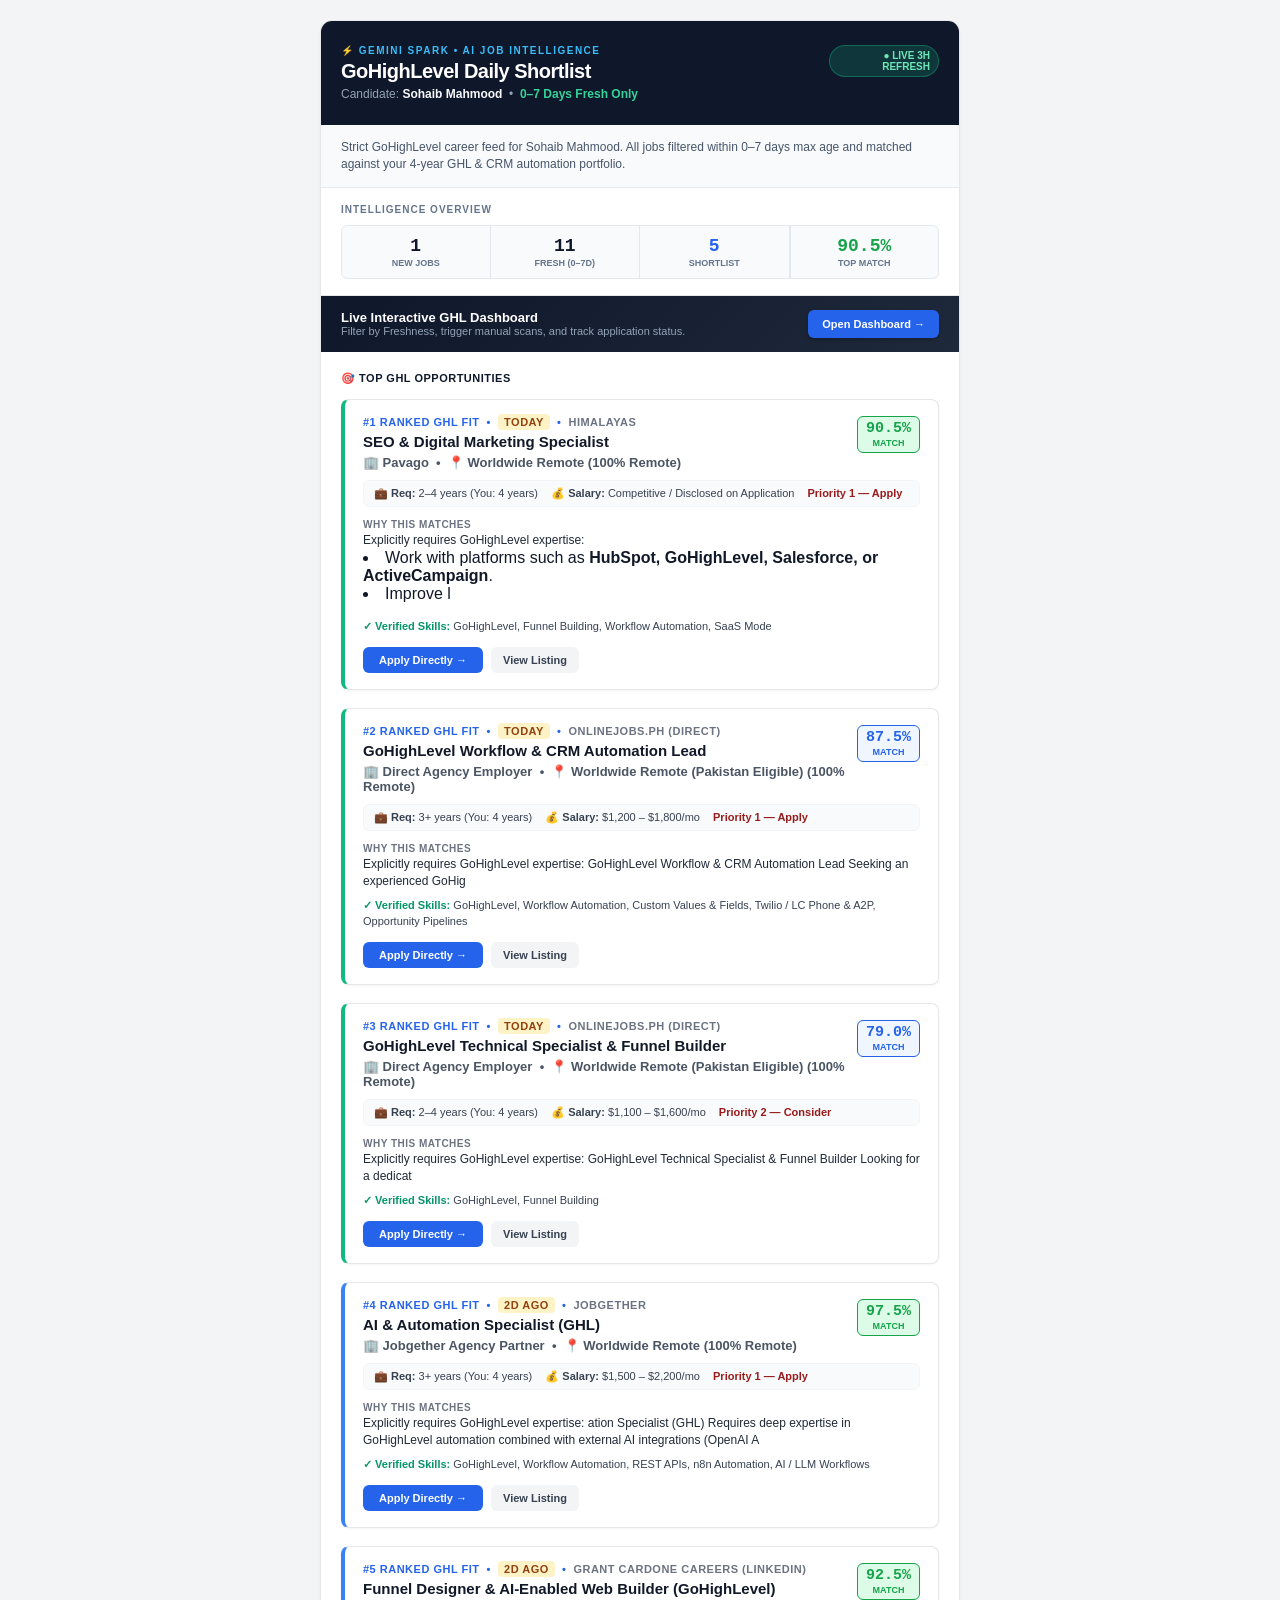
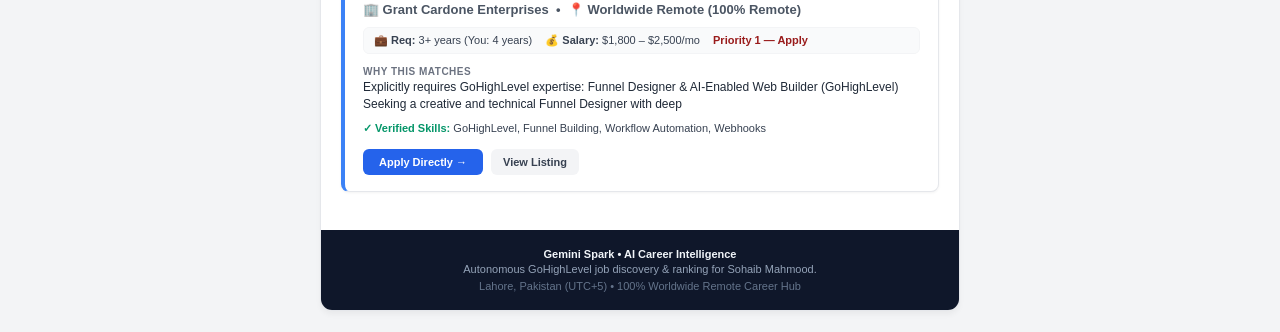
==== commit b82e47b9: "chore: refresh GHL job dataset 2026-10-24 11:51 UTC" ====
--- a/email_template.html
+++ b/email_template.html
@@ -58,11 +58,11 @@
               <table width="100%" border="0" cellspacing="0" cellpadding="0">
                 <tr>
                   <td align="center" style="width: 25%; padding: 10px 4px; background-color: #F8FAFC; border: 1px solid #E2E8F0; border-radius: 6px 0 0 6px;">
-                    <div style="font-size: 18px; font-weight: 800; color: #0F172A; font-family: 'JetBrains Mono', monospace, Arial;">0</div>
+                    <div style="font-size: 18px; font-weight: 800; color: #0F172A; font-family: 'JetBrains Mono', monospace, Arial;">1</div>
                     <div style="font-size: 9px; font-weight: 700; color: #64748B; text-transform: uppercase; margin-top: 2px;">New Jobs</div>
                   </td>
                   <td align="center" style="width: 25%; padding: 10px 4px; background-color: #F8FAFC; border-top: 1px solid #E2E8F0; border-bottom: 1px solid #E2E8F0; border-right: 1px solid #E2E8F0;">
-                    <div style="font-size: 18px; font-weight: 800; color: #0F172A; font-family: 'JetBrains Mono', monospace, Arial;">10</div>
+                    <div style="font-size: 18px; font-weight: 800; color: #0F172A; font-family: 'JetBrains Mono', monospace, Arial;">11</div>
                     <div style="font-size: 9px; font-weight: 700; color: #64748B; text-transform: uppercase; margin-top: 2px;">Fresh (0–7D)</div>
                   </td>
                   <td align="center" style="width: 25%; padding: 10px 4px; background-color: #F8FAFC; border-top: 1px solid #E2E8F0; border-bottom: 1px solid #E2E8F0; border-right: 1px solid #E2E8F0;">
@@ -70,7 +70,7 @@
                     <div style="font-size: 9px; font-weight: 700; color: #64748B; text-transform: uppercase; margin-top: 2px;">Shortlist</div>
                   </td>
                   <td align="center" style="width: 25%; padding: 10px 4px; background-color: #F8FAFC; border: 1px solid #E2E8F0; border-radius: 0 6px 6px 0;">
-                    <div style="font-size: 18px; font-weight: 800; color: #16A34A; font-family: 'JetBrains Mono', monospace, Arial;">87.5%</div>
+                    <div style="font-size: 18px; font-weight: 800; color: #16A34A; font-family: 'JetBrains Mono', monospace, Arial;">90.5%</div>
                     <div style="font-size: 9px; font-weight: 700; color: #64748B; text-transform: uppercase; margin-top: 2px;">Top Match</div>
                   </td>
                 </tr>
@@ -114,7 +114,74 @@
                 <tr>
                   <td valign="top" style="text-align: left;">
                     <div style="font-size: 11px; font-weight: 700; color: #2563EB; text-transform: uppercase; letter-spacing: 0.5px; margin-bottom: 4px;">
-                      #1 Ranked GHL Fit &nbsp;•&nbsp; <span style="background-color: #FEF3C7; color: #92400E; padding: 2px 6px; border-radius: 4px; font-weight: 800;">TODAY</span> &nbsp;•&nbsp; <span style="color: #6B7280;">OnlineJobs.ph (Direct)</span>
+                      #1 Ranked GHL Fit &nbsp;•&nbsp; <span style="background-color: #FEF3C7; color: #92400E; padding: 2px 6px; border-radius: 4px; font-weight: 800;">TODAY</span> &nbsp;•&nbsp; <span style="color: #6B7280;">Himalayas</span>
+                    </div>
+                    <h3 style="margin: 0 0 4px 0; font-size: 15px; font-weight: 700; color: #111827; line-height: 1.3;">
+                      SEO & Digital Marketing Specialist
+                    </h3>
+                    <div style="font-size: 13px; font-weight: 600; color: #4B5563;">
+                      🏢 Pavago &nbsp;•&nbsp; 📍 Worldwide Remote (100% Remote)
+                    </div>
+                  </td>
+                  <td valign="top" align="right" style="width: 75px; text-align: right;">
+                    <div style="display: inline-block; background-color: #DCFCE7; border: 1px solid #16A34A; color: #16A34A; padding: 4px 8px; border-radius: 6px; text-align: center;">
+                      <div style="font-size: 15px; font-weight: 800; font-family: 'JetBrains Mono', monospace, Arial; line-height: 1;">90.5%</div>
+                      <div style="font-size: 9px; font-weight: 700; text-transform: uppercase; margin-top: 2px;">MATCH</div>
+                    </div>
+                  </td>
+                </tr>
+              </table>
+
+              <!-- Meta pills -->
+              <div style="margin: 10px 0 12px 0; padding: 6px 10px; background-color: #F9FAFB; border-radius: 6px; border: 1px solid #F3F4F6; font-size: 11px; color: #374151;">
+                <span style="display: inline-block; margin-right: 10px;">💼 <b>Req:</b> 2–4 years (You: 4 years)</span>
+                <span style="display: inline-block; margin-right: 10px;">💰 <b>Salary:</b> Competitive / Disclosed on Application</span>
+                <span style="display: inline-block; font-weight: 700; color: #991B1B;">Priority 1 — Apply</span>
+              </div>
+
+              <!-- Why it matches -->
+              <div style="margin-bottom: 8px;">
+                <div style="font-size: 10px; font-weight: 700; color: #6B7280; text-transform: uppercase; letter-spacing: 0.5px; margin-bottom: 2px;">WHY THIS MATCHES</div>
+                <p style="margin: 0; font-size: 12px; color: #1F2937; line-height: 1.4;">
+                  Explicitly requires GoHighLevel expertise: <li>Work with platforms such as <strong>HubSpot, GoHighLevel, Salesforce, or ActiveCampaign</strong>.</li> <li>Improve l
+                </p>
+              </div>
+
+              <!-- Skills info -->
+              <div style="margin-bottom: 12px; font-size: 11px; line-height: 1.45;">
+                <div style="margin-bottom: 3px;"><b style="color: #059669;">✓ Verified Skills:</b> <span style="color: #374151;">GoHighLevel, Funnel Building, Workflow Automation, SaaS Mode</span></div>
+                
+              </div>
+
+              <!-- Action button -->
+              <table border="0" cellspacing="0" cellpadding="0">
+                <tr>
+                  <td align="left">
+                    <a href="https://himalayas.app/jobs/" target="_blank" style="display: inline-block; background-color: #2563EB; color: #FFFFFF; font-size: 11px; font-weight: 700; text-decoration: none; padding: 7px 16px; border-radius: 6px;">
+                      Apply Directly →
+                    </a>
+                  </td>
+                  <td align="left" style="padding-left: 8px;">
+                    <a href="https://himalayas.app/jobs/" target="_blank" style="display: inline-block; background-color: #F3F4F6; color: #374151; font-size: 11px; font-weight: 600; text-decoration: none; padding: 7px 12px; border-radius: 6px;">
+                      View Listing
+                    </a>
+                  </td>
+                </tr>
+              </table>
+            </td>
+          </tr>
+        </table>
+        
+
+        <table width="100%" border="0" cellspacing="0" cellpadding="0" style="margin-bottom: 18px; background-color: #FFFFFF; border: 1px solid #E5E7EB; border-left: 4px solid #10B981; border-radius: 8px; box-shadow: 0 1px 3px rgba(0,0,0,0.05); overflow: hidden;">
+          <tr>
+            <td style="padding: 16px 18px;">
+              <!-- Card Header -->
+              <table width="100%" border="0" cellspacing="0" cellpadding="0">
+                <tr>
+                  <td valign="top" style="text-align: left;">
+                    <div style="font-size: 11px; font-weight: 700; color: #2563EB; text-transform: uppercase; letter-spacing: 0.5px; margin-bottom: 4px;">
+                      #2 Ranked GHL Fit &nbsp;•&nbsp; <span style="background-color: #FEF3C7; color: #92400E; padding: 2px 6px; border-radius: 4px; font-weight: 800;">TODAY</span> &nbsp;•&nbsp; <span style="color: #6B7280;">OnlineJobs.ph (Direct)</span>
                     </div>
                     <h3 style="margin: 0 0 4px 0; font-size: 15px; font-weight: 700; color: #111827; line-height: 1.3;">
                       GoHighLevel Workflow & CRM Automation Lead
@@ -181,7 +248,7 @@
                 <tr>
                   <td valign="top" style="text-align: left;">
                     <div style="font-size: 11px; font-weight: 700; color: #2563EB; text-transform: uppercase; letter-spacing: 0.5px; margin-bottom: 4px;">
-                      #2 Ranked GHL Fit &nbsp;•&nbsp; <span style="background-color: #FEF3C7; color: #92400E; padding: 2px 6px; border-radius: 4px; font-weight: 800;">TODAY</span> &nbsp;•&nbsp; <span style="color: #6B7280;">OnlineJobs.ph (Direct)</span>
+                      #3 Ranked GHL Fit &nbsp;•&nbsp; <span style="background-color: #FEF3C7; color: #92400E; padding: 2px 6px; border-radius: 4px; font-weight: 800;">TODAY</span> &nbsp;•&nbsp; <span style="color: #6B7280;">OnlineJobs.ph (Direct)</span>
                     </div>
                     <h3 style="margin: 0 0 4px 0; font-size: 15px; font-weight: 700; color: #111827; line-height: 1.3;">
                       GoHighLevel Technical Specialist & Funnel Builder
@@ -240,7 +307,7 @@
         </table>
         
 
-        <table width="100%" border="0" cellspacing="0" cellpadding="0" style="margin-bottom: 18px; background-color: #FFFFFF; border: 1px solid #E5E7EB; border-left: 4px solid #10B981; border-radius: 8px; box-shadow: 0 1px 3px rgba(0,0,0,0.05); overflow: hidden;">
+        <table width="100%" border="0" cellspacing="0" cellpadding="0" style="margin-bottom: 18px; background-color: #FFFFFF; border: 1px solid #E5E7EB; border-left: 4px solid #3B82F6; border-radius: 8px; box-shadow: 0 1px 3px rgba(0,0,0,0.05); overflow: hidden;">
           <tr>
             <td style="padding: 16px 18px;">
               <!-- Card Header -->
@@ -248,7 +315,7 @@
                 <tr>
                   <td valign="top" style="text-align: left;">
                     <div style="font-size: 11px; font-weight: 700; color: #2563EB; text-transform: uppercase; letter-spacing: 0.5px; margin-bottom: 4px;">
-                      #3 Ranked GHL Fit &nbsp;•&nbsp; <span style="background-color: #FEF3C7; color: #92400E; padding: 2px 6px; border-radius: 4px; font-weight: 800;">2D AGO</span> &nbsp;•&nbsp; <span style="color: #6B7280;">Jobgether</span>
+                      #4 Ranked GHL Fit &nbsp;•&nbsp; <span style="background-color: #FEF3C7; color: #92400E; padding: 2px 6px; border-radius: 4px; font-weight: 800;">2D AGO</span> &nbsp;•&nbsp; <span style="color: #6B7280;">Jobgether</span>
                     </div>
                     <h3 style="margin: 0 0 4px 0; font-size: 15px; font-weight: 700; color: #111827; line-height: 1.3;">
                       AI & Automation Specialist (GHL)
@@ -315,7 +382,7 @@
                 <tr>
                   <td valign="top" style="text-align: left;">
                     <div style="font-size: 11px; font-weight: 700; color: #2563EB; text-transform: uppercase; letter-spacing: 0.5px; margin-bottom: 4px;">
-                      #4 Ranked GHL Fit &nbsp;•&nbsp; <span style="background-color: #FEF3C7; color: #92400E; padding: 2px 6px; border-radius: 4px; font-weight: 800;">2D AGO</span> &nbsp;•&nbsp; <span style="color: #6B7280;">Grant Cardone Careers (LinkedIn)</span>
+                      #5 Ranked GHL Fit &nbsp;•&nbsp; <span style="background-color: #FEF3C7; color: #92400E; padding: 2px 6px; border-radius: 4px; font-weight: 800;">2D AGO</span> &nbsp;•&nbsp; <span style="color: #6B7280;">Grant Cardone Careers (LinkedIn)</span>
                     </div>
                     <h3 style="margin: 0 0 4px 0; font-size: 15px; font-weight: 700; color: #111827; line-height: 1.3;">
                       Funnel Designer & AI-Enabled Web Builder (GoHighLevel)
@@ -374,73 +441,6 @@
         </table>
         
 
-        <table width="100%" border="0" cellspacing="0" cellpadding="0" style="margin-bottom: 18px; background-color: #FFFFFF; border: 1px solid #E5E7EB; border-left: 4px solid #3B82F6; border-radius: 8px; box-shadow: 0 1px 3px rgba(0,0,0,0.05); overflow: hidden;">
-          <tr>
-            <td style="padding: 16px 18px;">
-              <!-- Card Header -->
-              <table width="100%" border="0" cellspacing="0" cellpadding="0">
-                <tr>
-                  <td valign="top" style="text-align: left;">
-                    <div style="font-size: 11px; font-weight: 700; color: #2563EB; text-transform: uppercase; letter-spacing: 0.5px; margin-bottom: 4px;">
-                      #5 Ranked GHL Fit &nbsp;•&nbsp; <span style="background-color: #FEF3C7; color: #92400E; padding: 2px 6px; border-radius: 4px; font-weight: 800;">1D AGO</span> &nbsp;•&nbsp; <span style="color: #6B7280;">OnlineJobs.ph (Direct)</span>
-                    </div>
-                    <h3 style="margin: 0 0 4px 0; font-size: 15px; font-weight: 700; color: #111827; line-height: 1.3;">
-                      GoHighLevel Snapshot & SaaS Mode Architect
-                    </h3>
-                    <div style="font-size: 13px; font-weight: 600; color: #4B5563;">
-                      🏢 Direct Agency Employer &nbsp;•&nbsp; 📍 Worldwide Remote (Pakistan Eligible) (100% Remote)
-                    </div>
-                  </td>
-                  <td valign="top" align="right" style="width: 75px; text-align: right;">
-                    <div style="display: inline-block; background-color: #EFF6FF; border: 1px solid #2563EB; color: #2563EB; padding: 4px 8px; border-radius: 6px; text-align: center;">
-                      <div style="font-size: 15px; font-weight: 800; font-family: 'JetBrains Mono', monospace, Arial; line-height: 1;">87.5%</div>
-                      <div style="font-size: 9px; font-weight: 700; text-transform: uppercase; margin-top: 2px;">MATCH</div>
-                    </div>
-                  </td>
-                </tr>
-              </table>
-
-              <!-- Meta pills -->
-              <div style="margin: 10px 0 12px 0; padding: 6px 10px; background-color: #F9FAFB; border-radius: 6px; border: 1px solid #F3F4F6; font-size: 11px; color: #374151;">
-                <span style="display: inline-block; margin-right: 10px;">💼 <b>Req:</b> 3+ years (You: 4 years)</span>
-                <span style="display: inline-block; margin-right: 10px;">💰 <b>Salary:</b> $1,300 – $1,900/mo</span>
-                <span style="display: inline-block; font-weight: 700; color: #991B1B;">Priority 1 — Apply</span>
-              </div>
-
-              <!-- Why it matches -->
-              <div style="margin-bottom: 8px;">
-                <div style="font-size: 10px; font-weight: 700; color: #6B7280; text-transform: uppercase; letter-spacing: 0.5px; margin-bottom: 2px;">WHY THIS MATCHES</div>
-                <p style="margin: 0; font-size: 12px; color: #1F2937; line-height: 1.4;">
-                  Explicitly requires GoHighLevel expertise: GoHighLevel Snapshot & SaaS Mode Architect Responsible for managing age
-                </p>
-              </div>
-
-              <!-- Skills info -->
-              <div style="margin-bottom: 12px; font-size: 11px; line-height: 1.45;">
-                <div style="margin-bottom: 3px;"><b style="color: #059669;">✓ Verified Skills:</b> <span style="color: #374151;">GoHighLevel, Workflow Automation, GHL Snapshots, SaaS Mode, Twilio / LC Phone & A2P</span></div>
-                
-              </div>
-
-              <!-- Action button -->
-              <table border="0" cellspacing="0" cellpadding="0">
-                <tr>
-                  <td align="left">
-                    <a href="https://www.onlinejobs.ph/jobseekers/jobsearch?jobkeyword=GoHighLevel" target="_blank" style="display: inline-block; background-color: #2563EB; color: #FFFFFF; font-size: 11px; font-weight: 700; text-decoration: none; padding: 7px 16px; border-radius: 6px;">
-                      Apply Directly →
-                    </a>
-                  </td>
-                  <td align="left" style="padding-left: 8px;">
-                    <a href="https://www.onlinejobs.ph/jobseekers/jobsearch?jobkeyword=GoHighLevel" target="_blank" style="display: inline-block; background-color: #F3F4F6; color: #374151; font-size: 11px; font-weight: 600; text-decoration: none; padding: 7px 12px; border-radius: 6px;">
-                      View Listing
-                    </a>
-                  </td>
-                </tr>
-              </table>
-            </td>
-          </tr>
-        </table>
-        
-
             </td>
           </tr>
 
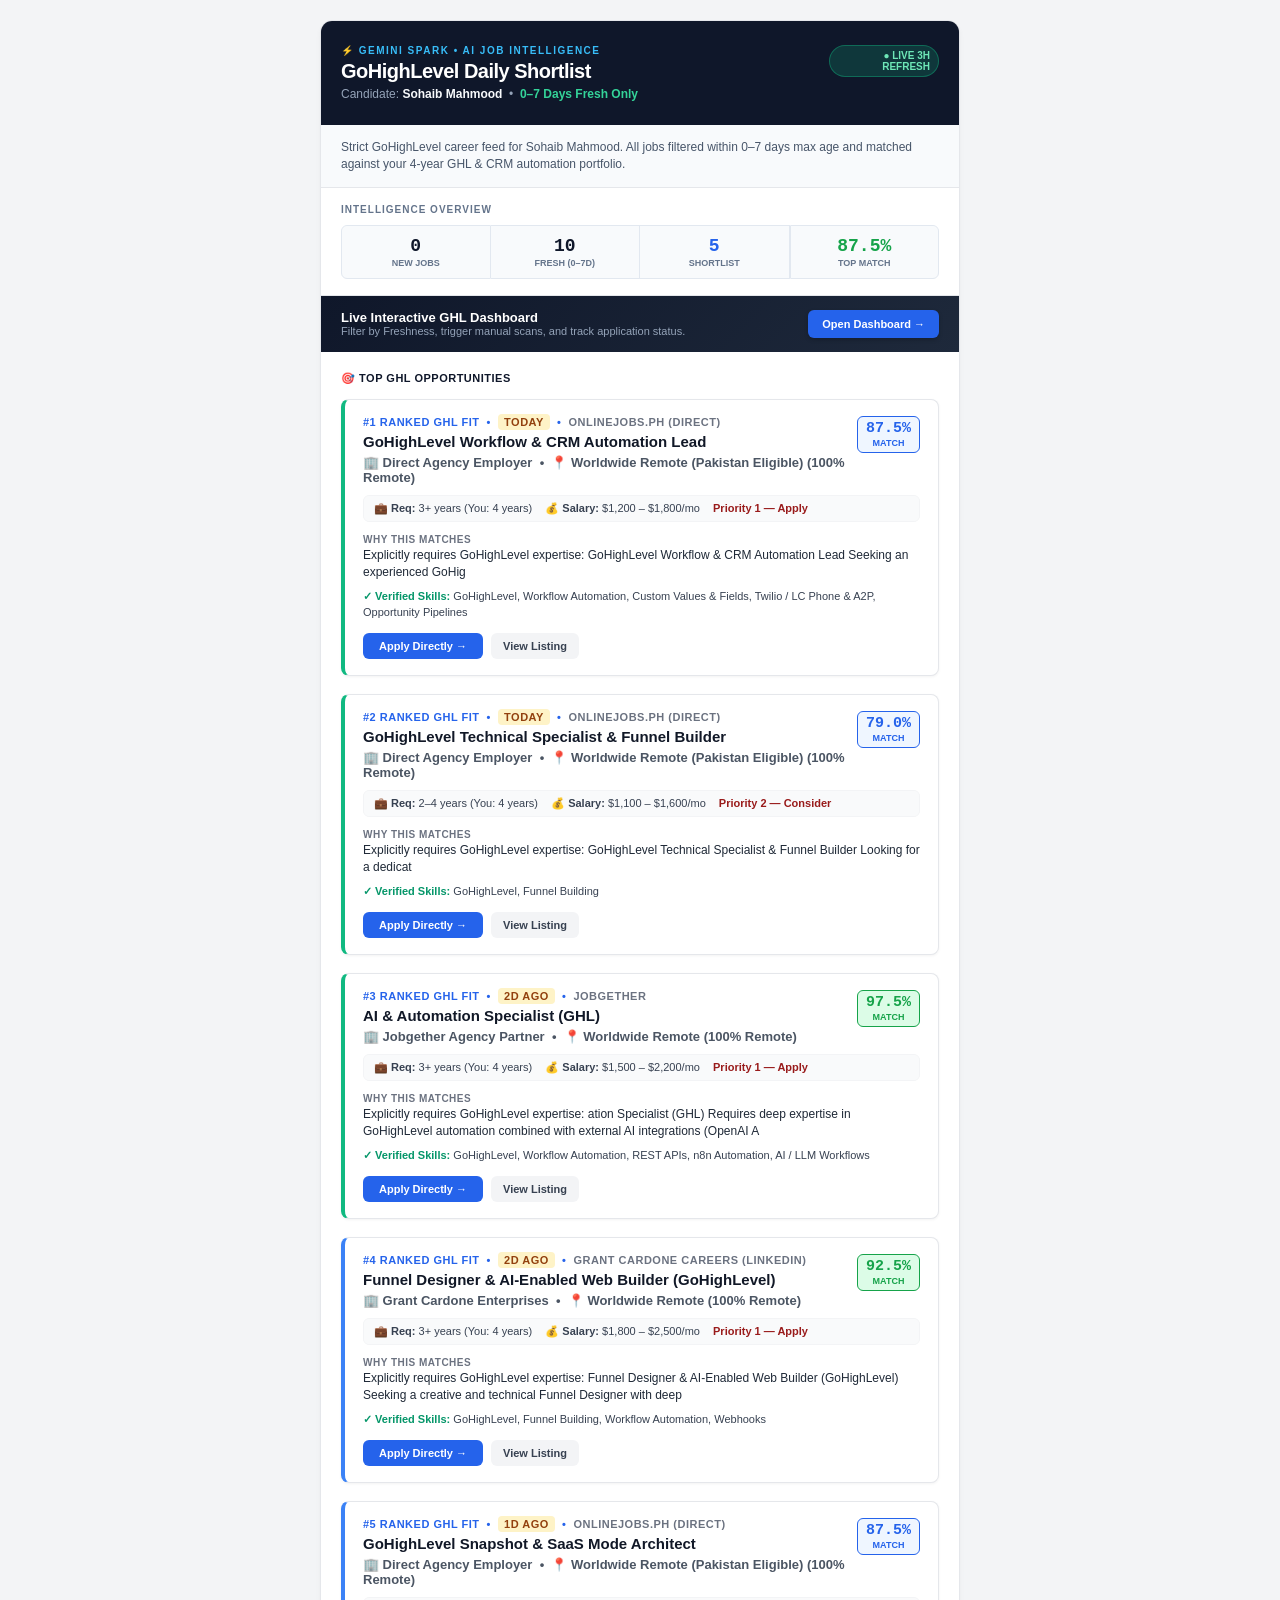
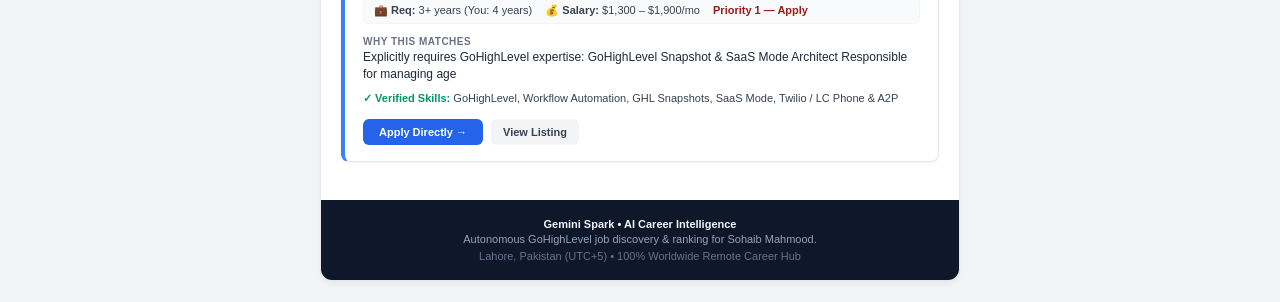
==== commit 42ea2510: "chore: refresh GHL job dataset 2026-10-24 16:26 UTC" ====
--- a/email_template.html
+++ b/email_template.html
@@ -58,11 +58,11 @@
               <table width="100%" border="0" cellspacing="0" cellpadding="0">
                 <tr>
                   <td align="center" style="width: 25%; padding: 10px 4px; background-color: #F8FAFC; border: 1px solid #E2E8F0; border-radius: 6px 0 0 6px;">
-                    <div style="font-size: 18px; font-weight: 800; color: #0F172A; font-family: 'JetBrains Mono', monospace, Arial;">1</div>
+                    <div style="font-size: 18px; font-weight: 800; color: #0F172A; font-family: 'JetBrains Mono', monospace, Arial;">0</div>
                     <div style="font-size: 9px; font-weight: 700; color: #64748B; text-transform: uppercase; margin-top: 2px;">New Jobs</div>
                   </td>
                   <td align="center" style="width: 25%; padding: 10px 4px; background-color: #F8FAFC; border-top: 1px solid #E2E8F0; border-bottom: 1px solid #E2E8F0; border-right: 1px solid #E2E8F0;">
-                    <div style="font-size: 18px; font-weight: 800; color: #0F172A; font-family: 'JetBrains Mono', monospace, Arial;">11</div>
+                    <div style="font-size: 18px; font-weight: 800; color: #0F172A; font-family: 'JetBrains Mono', monospace, Arial;">10</div>
                     <div style="font-size: 9px; font-weight: 700; color: #64748B; text-transform: uppercase; margin-top: 2px;">Fresh (0–7D)</div>
                   </td>
                   <td align="center" style="width: 25%; padding: 10px 4px; background-color: #F8FAFC; border-top: 1px solid #E2E8F0; border-bottom: 1px solid #E2E8F0; border-right: 1px solid #E2E8F0;">
@@ -70,7 +70,7 @@
                     <div style="font-size: 9px; font-weight: 700; color: #64748B; text-transform: uppercase; margin-top: 2px;">Shortlist</div>
                   </td>
                   <td align="center" style="width: 25%; padding: 10px 4px; background-color: #F8FAFC; border: 1px solid #E2E8F0; border-radius: 0 6px 6px 0;">
-                    <div style="font-size: 18px; font-weight: 800; color: #16A34A; font-family: 'JetBrains Mono', monospace, Arial;">90.5%</div>
+                    <div style="font-size: 18px; font-weight: 800; color: #16A34A; font-family: 'JetBrains Mono', monospace, Arial;">87.5%</div>
                     <div style="font-size: 9px; font-weight: 700; color: #64748B; text-transform: uppercase; margin-top: 2px;">Top Match</div>
                   </td>
                 </tr>
@@ -114,74 +114,7 @@
                 <tr>
                   <td valign="top" style="text-align: left;">
                     <div style="font-size: 11px; font-weight: 700; color: #2563EB; text-transform: uppercase; letter-spacing: 0.5px; margin-bottom: 4px;">
-                      #1 Ranked GHL Fit &nbsp;•&nbsp; <span style="background-color: #FEF3C7; color: #92400E; padding: 2px 6px; border-radius: 4px; font-weight: 800;">TODAY</span> &nbsp;•&nbsp; <span style="color: #6B7280;">Himalayas</span>
-                    </div>
-                    <h3 style="margin: 0 0 4px 0; font-size: 15px; font-weight: 700; color: #111827; line-height: 1.3;">
-                      SEO & Digital Marketing Specialist
-                    </h3>
-                    <div style="font-size: 13px; font-weight: 600; color: #4B5563;">
-                      🏢 Pavago &nbsp;•&nbsp; 📍 Worldwide Remote (100% Remote)
-                    </div>
-                  </td>
-                  <td valign="top" align="right" style="width: 75px; text-align: right;">
-                    <div style="display: inline-block; background-color: #DCFCE7; border: 1px solid #16A34A; color: #16A34A; padding: 4px 8px; border-radius: 6px; text-align: center;">
-                      <div style="font-size: 15px; font-weight: 800; font-family: 'JetBrains Mono', monospace, Arial; line-height: 1;">90.5%</div>
-                      <div style="font-size: 9px; font-weight: 700; text-transform: uppercase; margin-top: 2px;">MATCH</div>
-                    </div>
-                  </td>
-                </tr>
-              </table>
-
-              <!-- Meta pills -->
-              <div style="margin: 10px 0 12px 0; padding: 6px 10px; background-color: #F9FAFB; border-radius: 6px; border: 1px solid #F3F4F6; font-size: 11px; color: #374151;">
-                <span style="display: inline-block; margin-right: 10px;">💼 <b>Req:</b> 2–4 years (You: 4 years)</span>
-                <span style="display: inline-block; margin-right: 10px;">💰 <b>Salary:</b> Competitive / Disclosed on Application</span>
-                <span style="display: inline-block; font-weight: 700; color: #991B1B;">Priority 1 — Apply</span>
-              </div>
-
-              <!-- Why it matches -->
-              <div style="margin-bottom: 8px;">
-                <div style="font-size: 10px; font-weight: 700; color: #6B7280; text-transform: uppercase; letter-spacing: 0.5px; margin-bottom: 2px;">WHY THIS MATCHES</div>
-                <p style="margin: 0; font-size: 12px; color: #1F2937; line-height: 1.4;">
-                  Explicitly requires GoHighLevel expertise: <li>Work with platforms such as <strong>HubSpot, GoHighLevel, Salesforce, or ActiveCampaign</strong>.</li> <li>Improve l
-                </p>
-              </div>
-
-              <!-- Skills info -->
-              <div style="margin-bottom: 12px; font-size: 11px; line-height: 1.45;">
-                <div style="margin-bottom: 3px;"><b style="color: #059669;">✓ Verified Skills:</b> <span style="color: #374151;">GoHighLevel, Funnel Building, Workflow Automation, SaaS Mode</span></div>
-                
-              </div>
-
-              <!-- Action button -->
-              <table border="0" cellspacing="0" cellpadding="0">
-                <tr>
-                  <td align="left">
-                    <a href="https://himalayas.app/jobs/" target="_blank" style="display: inline-block; background-color: #2563EB; color: #FFFFFF; font-size: 11px; font-weight: 700; text-decoration: none; padding: 7px 16px; border-radius: 6px;">
-                      Apply Directly →
-                    </a>
-                  </td>
-                  <td align="left" style="padding-left: 8px;">
-                    <a href="https://himalayas.app/jobs/" target="_blank" style="display: inline-block; background-color: #F3F4F6; color: #374151; font-size: 11px; font-weight: 600; text-decoration: none; padding: 7px 12px; border-radius: 6px;">
-                      View Listing
-                    </a>
-                  </td>
-                </tr>
-              </table>
-            </td>
-          </tr>
-        </table>
-        
-
-        <table width="100%" border="0" cellspacing="0" cellpadding="0" style="margin-bottom: 18px; background-color: #FFFFFF; border: 1px solid #E5E7EB; border-left: 4px solid #10B981; border-radius: 8px; box-shadow: 0 1px 3px rgba(0,0,0,0.05); overflow: hidden;">
-          <tr>
-            <td style="padding: 16px 18px;">
-              <!-- Card Header -->
-              <table width="100%" border="0" cellspacing="0" cellpadding="0">
-                <tr>
-                  <td valign="top" style="text-align: left;">
-                    <div style="font-size: 11px; font-weight: 700; color: #2563EB; text-transform: uppercase; letter-spacing: 0.5px; margin-bottom: 4px;">
-                      #2 Ranked GHL Fit &nbsp;•&nbsp; <span style="background-color: #FEF3C7; color: #92400E; padding: 2px 6px; border-radius: 4px; font-weight: 800;">TODAY</span> &nbsp;•&nbsp; <span style="color: #6B7280;">OnlineJobs.ph (Direct)</span>
+                      #1 Ranked GHL Fit &nbsp;•&nbsp; <span style="background-color: #FEF3C7; color: #92400E; padding: 2px 6px; border-radius: 4px; font-weight: 800;">TODAY</span> &nbsp;•&nbsp; <span style="color: #6B7280;">OnlineJobs.ph (Direct)</span>
                     </div>
                     <h3 style="margin: 0 0 4px 0; font-size: 15px; font-weight: 700; color: #111827; line-height: 1.3;">
                       GoHighLevel Workflow & CRM Automation Lead
@@ -248,7 +181,7 @@
                 <tr>
                   <td valign="top" style="text-align: left;">
                     <div style="font-size: 11px; font-weight: 700; color: #2563EB; text-transform: uppercase; letter-spacing: 0.5px; margin-bottom: 4px;">
-                      #3 Ranked GHL Fit &nbsp;•&nbsp; <span style="background-color: #FEF3C7; color: #92400E; padding: 2px 6px; border-radius: 4px; font-weight: 800;">TODAY</span> &nbsp;•&nbsp; <span style="color: #6B7280;">OnlineJobs.ph (Direct)</span>
+                      #2 Ranked GHL Fit &nbsp;•&nbsp; <span style="background-color: #FEF3C7; color: #92400E; padding: 2px 6px; border-radius: 4px; font-weight: 800;">TODAY</span> &nbsp;•&nbsp; <span style="color: #6B7280;">OnlineJobs.ph (Direct)</span>
                     </div>
                     <h3 style="margin: 0 0 4px 0; font-size: 15px; font-weight: 700; color: #111827; line-height: 1.3;">
                       GoHighLevel Technical Specialist & Funnel Builder
@@ -307,7 +240,7 @@
         </table>
         
 
-        <table width="100%" border="0" cellspacing="0" cellpadding="0" style="margin-bottom: 18px; background-color: #FFFFFF; border: 1px solid #E5E7EB; border-left: 4px solid #3B82F6; border-radius: 8px; box-shadow: 0 1px 3px rgba(0,0,0,0.05); overflow: hidden;">
+        <table width="100%" border="0" cellspacing="0" cellpadding="0" style="margin-bottom: 18px; background-color: #FFFFFF; border: 1px solid #E5E7EB; border-left: 4px solid #10B981; border-radius: 8px; box-shadow: 0 1px 3px rgba(0,0,0,0.05); overflow: hidden;">
           <tr>
             <td style="padding: 16px 18px;">
               <!-- Card Header -->
@@ -315,7 +248,7 @@
                 <tr>
                   <td valign="top" style="text-align: left;">
                     <div style="font-size: 11px; font-weight: 700; color: #2563EB; text-transform: uppercase; letter-spacing: 0.5px; margin-bottom: 4px;">
-                      #4 Ranked GHL Fit &nbsp;•&nbsp; <span style="background-color: #FEF3C7; color: #92400E; padding: 2px 6px; border-radius: 4px; font-weight: 800;">2D AGO</span> &nbsp;•&nbsp; <span style="color: #6B7280;">Jobgether</span>
+                      #3 Ranked GHL Fit &nbsp;•&nbsp; <span style="background-color: #FEF3C7; color: #92400E; padding: 2px 6px; border-radius: 4px; font-weight: 800;">2D AGO</span> &nbsp;•&nbsp; <span style="color: #6B7280;">Jobgether</span>
                     </div>
                     <h3 style="margin: 0 0 4px 0; font-size: 15px; font-weight: 700; color: #111827; line-height: 1.3;">
                       AI & Automation Specialist (GHL)
@@ -382,7 +315,7 @@
                 <tr>
                   <td valign="top" style="text-align: left;">
                     <div style="font-size: 11px; font-weight: 700; color: #2563EB; text-transform: uppercase; letter-spacing: 0.5px; margin-bottom: 4px;">
-                      #5 Ranked GHL Fit &nbsp;•&nbsp; <span style="background-color: #FEF3C7; color: #92400E; padding: 2px 6px; border-radius: 4px; font-weight: 800;">2D AGO</span> &nbsp;•&nbsp; <span style="color: #6B7280;">Grant Cardone Careers (LinkedIn)</span>
+                      #4 Ranked GHL Fit &nbsp;•&nbsp; <span style="background-color: #FEF3C7; color: #92400E; padding: 2px 6px; border-radius: 4px; font-weight: 800;">2D AGO</span> &nbsp;•&nbsp; <span style="color: #6B7280;">Grant Cardone Careers (LinkedIn)</span>
                     </div>
                     <h3 style="margin: 0 0 4px 0; font-size: 15px; font-weight: 700; color: #111827; line-height: 1.3;">
                       Funnel Designer & AI-Enabled Web Builder (GoHighLevel)
@@ -441,6 +374,73 @@
         </table>
         
 
+        <table width="100%" border="0" cellspacing="0" cellpadding="0" style="margin-bottom: 18px; background-color: #FFFFFF; border: 1px solid #E5E7EB; border-left: 4px solid #3B82F6; border-radius: 8px; box-shadow: 0 1px 3px rgba(0,0,0,0.05); overflow: hidden;">
+          <tr>
+            <td style="padding: 16px 18px;">
+              <!-- Card Header -->
+              <table width="100%" border="0" cellspacing="0" cellpadding="0">
+                <tr>
+                  <td valign="top" style="text-align: left;">
+                    <div style="font-size: 11px; font-weight: 700; color: #2563EB; text-transform: uppercase; letter-spacing: 0.5px; margin-bottom: 4px;">
+                      #5 Ranked GHL Fit &nbsp;•&nbsp; <span style="background-color: #FEF3C7; color: #92400E; padding: 2px 6px; border-radius: 4px; font-weight: 800;">1D AGO</span> &nbsp;•&nbsp; <span style="color: #6B7280;">OnlineJobs.ph (Direct)</span>
+                    </div>
+                    <h3 style="margin: 0 0 4px 0; font-size: 15px; font-weight: 700; color: #111827; line-height: 1.3;">
+                      GoHighLevel Snapshot & SaaS Mode Architect
+                    </h3>
+                    <div style="font-size: 13px; font-weight: 600; color: #4B5563;">
+                      🏢 Direct Agency Employer &nbsp;•&nbsp; 📍 Worldwide Remote (Pakistan Eligible) (100% Remote)
+                    </div>
+                  </td>
+                  <td valign="top" align="right" style="width: 75px; text-align: right;">
+                    <div style="display: inline-block; background-color: #EFF6FF; border: 1px solid #2563EB; color: #2563EB; padding: 4px 8px; border-radius: 6px; text-align: center;">
+                      <div style="font-size: 15px; font-weight: 800; font-family: 'JetBrains Mono', monospace, Arial; line-height: 1;">87.5%</div>
+                      <div style="font-size: 9px; font-weight: 700; text-transform: uppercase; margin-top: 2px;">MATCH</div>
+                    </div>
+                  </td>
+                </tr>
+              </table>
+
+              <!-- Meta pills -->
+              <div style="margin: 10px 0 12px 0; padding: 6px 10px; background-color: #F9FAFB; border-radius: 6px; border: 1px solid #F3F4F6; font-size: 11px; color: #374151;">
+                <span style="display: inline-block; margin-right: 10px;">💼 <b>Req:</b> 3+ years (You: 4 years)</span>
+                <span style="display: inline-block; margin-right: 10px;">💰 <b>Salary:</b> $1,300 – $1,900/mo</span>
+                <span style="display: inline-block; font-weight: 700; color: #991B1B;">Priority 1 — Apply</span>
+              </div>
+
+              <!-- Why it matches -->
+              <div style="margin-bottom: 8px;">
+                <div style="font-size: 10px; font-weight: 700; color: #6B7280; text-transform: uppercase; letter-spacing: 0.5px; margin-bottom: 2px;">WHY THIS MATCHES</div>
+                <p style="margin: 0; font-size: 12px; color: #1F2937; line-height: 1.4;">
+                  Explicitly requires GoHighLevel expertise: GoHighLevel Snapshot & SaaS Mode Architect Responsible for managing age
+                </p>
+              </div>
+
+              <!-- Skills info -->
+              <div style="margin-bottom: 12px; font-size: 11px; line-height: 1.45;">
+                <div style="margin-bottom: 3px;"><b style="color: #059669;">✓ Verified Skills:</b> <span style="color: #374151;">GoHighLevel, Workflow Automation, GHL Snapshots, SaaS Mode, Twilio / LC Phone & A2P</span></div>
+                
+              </div>
+
+              <!-- Action button -->
+              <table border="0" cellspacing="0" cellpadding="0">
+                <tr>
+                  <td align="left">
+                    <a href="https://www.onlinejobs.ph/jobseekers/jobsearch?jobkeyword=GoHighLevel" target="_blank" style="display: inline-block; background-color: #2563EB; color: #FFFFFF; font-size: 11px; font-weight: 700; text-decoration: none; padding: 7px 16px; border-radius: 6px;">
+                      Apply Directly →
+                    </a>
+                  </td>
+                  <td align="left" style="padding-left: 8px;">
+                    <a href="https://www.onlinejobs.ph/jobseekers/jobsearch?jobkeyword=GoHighLevel" target="_blank" style="display: inline-block; background-color: #F3F4F6; color: #374151; font-size: 11px; font-weight: 600; text-decoration: none; padding: 7px 12px; border-radius: 6px;">
+                      View Listing
+                    </a>
+                  </td>
+                </tr>
+              </table>
+            </td>
+          </tr>
+        </table>
+        
+
             </td>
           </tr>
 
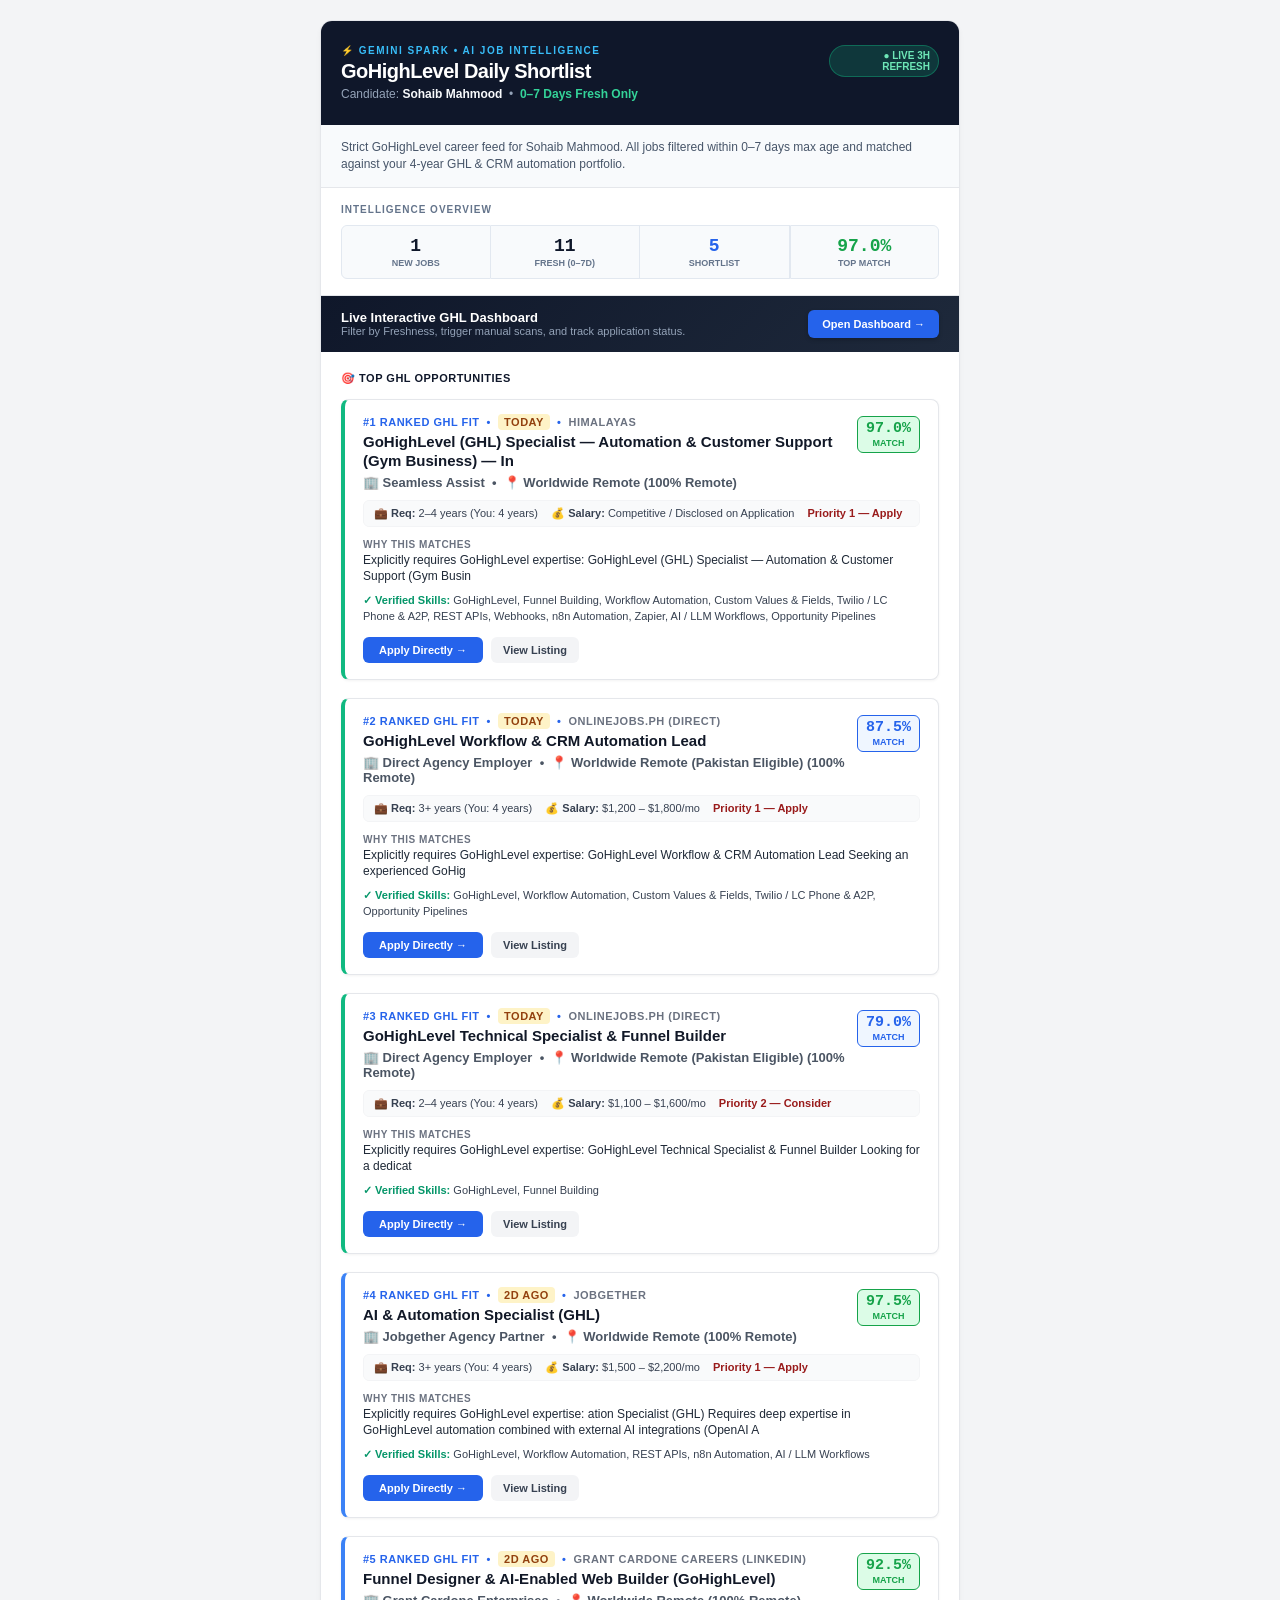
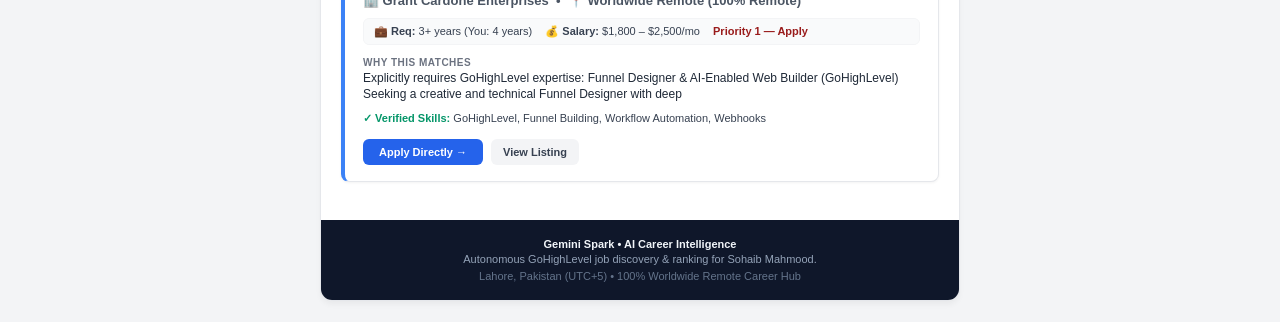
==== commit 6d101260: "chore: refresh GHL job dataset 2026-10-26 20:54 UTC" ====
--- a/email_template.html
+++ b/email_template.html
@@ -58,11 +58,11 @@
               <table width="100%" border="0" cellspacing="0" cellpadding="0">
                 <tr>
                   <td align="center" style="width: 25%; padding: 10px 4px; background-color: #F8FAFC; border: 1px solid #E2E8F0; border-radius: 6px 0 0 6px;">
-                    <div style="font-size: 18px; font-weight: 800; color: #0F172A; font-family: 'JetBrains Mono', monospace, Arial;">0</div>
+                    <div style="font-size: 18px; font-weight: 800; color: #0F172A; font-family: 'JetBrains Mono', monospace, Arial;">1</div>
                     <div style="font-size: 9px; font-weight: 700; color: #64748B; text-transform: uppercase; margin-top: 2px;">New Jobs</div>
                   </td>
                   <td align="center" style="width: 25%; padding: 10px 4px; background-color: #F8FAFC; border-top: 1px solid #E2E8F0; border-bottom: 1px solid #E2E8F0; border-right: 1px solid #E2E8F0;">
-                    <div style="font-size: 18px; font-weight: 800; color: #0F172A; font-family: 'JetBrains Mono', monospace, Arial;">10</div>
+                    <div style="font-size: 18px; font-weight: 800; color: #0F172A; font-family: 'JetBrains Mono', monospace, Arial;">11</div>
                     <div style="font-size: 9px; font-weight: 700; color: #64748B; text-transform: uppercase; margin-top: 2px;">Fresh (0–7D)</div>
                   </td>
                   <td align="center" style="width: 25%; padding: 10px 4px; background-color: #F8FAFC; border-top: 1px solid #E2E8F0; border-bottom: 1px solid #E2E8F0; border-right: 1px solid #E2E8F0;">
@@ -70,7 +70,7 @@
                     <div style="font-size: 9px; font-weight: 700; color: #64748B; text-transform: uppercase; margin-top: 2px;">Shortlist</div>
                   </td>
                   <td align="center" style="width: 25%; padding: 10px 4px; background-color: #F8FAFC; border: 1px solid #E2E8F0; border-radius: 0 6px 6px 0;">
-                    <div style="font-size: 18px; font-weight: 800; color: #16A34A; font-family: 'JetBrains Mono', monospace, Arial;">87.5%</div>
+                    <div style="font-size: 18px; font-weight: 800; color: #16A34A; font-family: 'JetBrains Mono', monospace, Arial;">97.0%</div>
                     <div style="font-size: 9px; font-weight: 700; color: #64748B; text-transform: uppercase; margin-top: 2px;">Top Match</div>
                   </td>
                 </tr>
@@ -114,7 +114,74 @@
                 <tr>
                   <td valign="top" style="text-align: left;">
                     <div style="font-size: 11px; font-weight: 700; color: #2563EB; text-transform: uppercase; letter-spacing: 0.5px; margin-bottom: 4px;">
-                      #1 Ranked GHL Fit &nbsp;•&nbsp; <span style="background-color: #FEF3C7; color: #92400E; padding: 2px 6px; border-radius: 4px; font-weight: 800;">TODAY</span> &nbsp;•&nbsp; <span style="color: #6B7280;">OnlineJobs.ph (Direct)</span>
+                      #1 Ranked GHL Fit &nbsp;•&nbsp; <span style="background-color: #FEF3C7; color: #92400E; padding: 2px 6px; border-radius: 4px; font-weight: 800;">TODAY</span> &nbsp;•&nbsp; <span style="color: #6B7280;">Himalayas</span>
+                    </div>
+                    <h3 style="margin: 0 0 4px 0; font-size: 15px; font-weight: 700; color: #111827; line-height: 1.3;">
+                      GoHighLevel (GHL) Specialist — Automation & Customer Support (Gym Business) — In
+                    </h3>
+                    <div style="font-size: 13px; font-weight: 600; color: #4B5563;">
+                      🏢 Seamless Assist &nbsp;•&nbsp; 📍 Worldwide Remote (100% Remote)
+                    </div>
+                  </td>
+                  <td valign="top" align="right" style="width: 75px; text-align: right;">
+                    <div style="display: inline-block; background-color: #DCFCE7; border: 1px solid #16A34A; color: #16A34A; padding: 4px 8px; border-radius: 6px; text-align: center;">
+                      <div style="font-size: 15px; font-weight: 800; font-family: 'JetBrains Mono', monospace, Arial; line-height: 1;">97.0%</div>
+                      <div style="font-size: 9px; font-weight: 700; text-transform: uppercase; margin-top: 2px;">MATCH</div>
+                    </div>
+                  </td>
+                </tr>
+              </table>
+
+              <!-- Meta pills -->
+              <div style="margin: 10px 0 12px 0; padding: 6px 10px; background-color: #F9FAFB; border-radius: 6px; border: 1px solid #F3F4F6; font-size: 11px; color: #374151;">
+                <span style="display: inline-block; margin-right: 10px;">💼 <b>Req:</b> 2–4 years (You: 4 years)</span>
+                <span style="display: inline-block; margin-right: 10px;">💰 <b>Salary:</b> Competitive / Disclosed on Application</span>
+                <span style="display: inline-block; font-weight: 700; color: #991B1B;">Priority 1 — Apply</span>
+              </div>
+
+              <!-- Why it matches -->
+              <div style="margin-bottom: 8px;">
+                <div style="font-size: 10px; font-weight: 700; color: #6B7280; text-transform: uppercase; letter-spacing: 0.5px; margin-bottom: 2px;">WHY THIS MATCHES</div>
+                <p style="margin: 0; font-size: 12px; color: #1F2937; line-height: 1.4;">
+                  Explicitly requires GoHighLevel expertise: GoHighLevel (GHL) Specialist — Automation & Customer Support (Gym Busin
+                </p>
+              </div>
+
+              <!-- Skills info -->
+              <div style="margin-bottom: 12px; font-size: 11px; line-height: 1.45;">
+                <div style="margin-bottom: 3px;"><b style="color: #059669;">✓ Verified Skills:</b> <span style="color: #374151;">GoHighLevel, Funnel Building, Workflow Automation, Custom Values & Fields, Twilio / LC Phone & A2P, REST APIs, Webhooks, n8n Automation, Zapier, AI / LLM Workflows, Opportunity Pipelines</span></div>
+                
+              </div>
+
+              <!-- Action button -->
+              <table border="0" cellspacing="0" cellpadding="0">
+                <tr>
+                  <td align="left">
+                    <a href="https://himalayas.app/jobs/" target="_blank" style="display: inline-block; background-color: #2563EB; color: #FFFFFF; font-size: 11px; font-weight: 700; text-decoration: none; padding: 7px 16px; border-radius: 6px;">
+                      Apply Directly →
+                    </a>
+                  </td>
+                  <td align="left" style="padding-left: 8px;">
+                    <a href="https://himalayas.app/jobs/" target="_blank" style="display: inline-block; background-color: #F3F4F6; color: #374151; font-size: 11px; font-weight: 600; text-decoration: none; padding: 7px 12px; border-radius: 6px;">
+                      View Listing
+                    </a>
+                  </td>
+                </tr>
+              </table>
+            </td>
+          </tr>
+        </table>
+        
+
+        <table width="100%" border="0" cellspacing="0" cellpadding="0" style="margin-bottom: 18px; background-color: #FFFFFF; border: 1px solid #E5E7EB; border-left: 4px solid #10B981; border-radius: 8px; box-shadow: 0 1px 3px rgba(0,0,0,0.05); overflow: hidden;">
+          <tr>
+            <td style="padding: 16px 18px;">
+              <!-- Card Header -->
+              <table width="100%" border="0" cellspacing="0" cellpadding="0">
+                <tr>
+                  <td valign="top" style="text-align: left;">
+                    <div style="font-size: 11px; font-weight: 700; color: #2563EB; text-transform: uppercase; letter-spacing: 0.5px; margin-bottom: 4px;">
+                      #2 Ranked GHL Fit &nbsp;•&nbsp; <span style="background-color: #FEF3C7; color: #92400E; padding: 2px 6px; border-radius: 4px; font-weight: 800;">TODAY</span> &nbsp;•&nbsp; <span style="color: #6B7280;">OnlineJobs.ph (Direct)</span>
                     </div>
                     <h3 style="margin: 0 0 4px 0; font-size: 15px; font-weight: 700; color: #111827; line-height: 1.3;">
                       GoHighLevel Workflow & CRM Automation Lead
@@ -181,7 +248,7 @@
                 <tr>
                   <td valign="top" style="text-align: left;">
                     <div style="font-size: 11px; font-weight: 700; color: #2563EB; text-transform: uppercase; letter-spacing: 0.5px; margin-bottom: 4px;">
-                      #2 Ranked GHL Fit &nbsp;•&nbsp; <span style="background-color: #FEF3C7; color: #92400E; padding: 2px 6px; border-radius: 4px; font-weight: 800;">TODAY</span> &nbsp;•&nbsp; <span style="color: #6B7280;">OnlineJobs.ph (Direct)</span>
+                      #3 Ranked GHL Fit &nbsp;•&nbsp; <span style="background-color: #FEF3C7; color: #92400E; padding: 2px 6px; border-radius: 4px; font-weight: 800;">TODAY</span> &nbsp;•&nbsp; <span style="color: #6B7280;">OnlineJobs.ph (Direct)</span>
                     </div>
                     <h3 style="margin: 0 0 4px 0; font-size: 15px; font-weight: 700; color: #111827; line-height: 1.3;">
                       GoHighLevel Technical Specialist & Funnel Builder
@@ -240,7 +307,7 @@
         </table>
         
 
-        <table width="100%" border="0" cellspacing="0" cellpadding="0" style="margin-bottom: 18px; background-color: #FFFFFF; border: 1px solid #E5E7EB; border-left: 4px solid #10B981; border-radius: 8px; box-shadow: 0 1px 3px rgba(0,0,0,0.05); overflow: hidden;">
+        <table width="100%" border="0" cellspacing="0" cellpadding="0" style="margin-bottom: 18px; background-color: #FFFFFF; border: 1px solid #E5E7EB; border-left: 4px solid #3B82F6; border-radius: 8px; box-shadow: 0 1px 3px rgba(0,0,0,0.05); overflow: hidden;">
           <tr>
             <td style="padding: 16px 18px;">
               <!-- Card Header -->
@@ -248,7 +315,7 @@
                 <tr>
                   <td valign="top" style="text-align: left;">
                     <div style="font-size: 11px; font-weight: 700; color: #2563EB; text-transform: uppercase; letter-spacing: 0.5px; margin-bottom: 4px;">
-                      #3 Ranked GHL Fit &nbsp;•&nbsp; <span style="background-color: #FEF3C7; color: #92400E; padding: 2px 6px; border-radius: 4px; font-weight: 800;">2D AGO</span> &nbsp;•&nbsp; <span style="color: #6B7280;">Jobgether</span>
+                      #4 Ranked GHL Fit &nbsp;•&nbsp; <span style="background-color: #FEF3C7; color: #92400E; padding: 2px 6px; border-radius: 4px; font-weight: 800;">2D AGO</span> &nbsp;•&nbsp; <span style="color: #6B7280;">Jobgether</span>
                     </div>
                     <h3 style="margin: 0 0 4px 0; font-size: 15px; font-weight: 700; color: #111827; line-height: 1.3;">
                       AI & Automation Specialist (GHL)
@@ -315,7 +382,7 @@
                 <tr>
                   <td valign="top" style="text-align: left;">
                     <div style="font-size: 11px; font-weight: 700; color: #2563EB; text-transform: uppercase; letter-spacing: 0.5px; margin-bottom: 4px;">
-                      #4 Ranked GHL Fit &nbsp;•&nbsp; <span style="background-color: #FEF3C7; color: #92400E; padding: 2px 6px; border-radius: 4px; font-weight: 800;">2D AGO</span> &nbsp;•&nbsp; <span style="color: #6B7280;">Grant Cardone Careers (LinkedIn)</span>
+                      #5 Ranked GHL Fit &nbsp;•&nbsp; <span style="background-color: #FEF3C7; color: #92400E; padding: 2px 6px; border-radius: 4px; font-weight: 800;">2D AGO</span> &nbsp;•&nbsp; <span style="color: #6B7280;">Grant Cardone Careers (LinkedIn)</span>
                     </div>
                     <h3 style="margin: 0 0 4px 0; font-size: 15px; font-weight: 700; color: #111827; line-height: 1.3;">
                       Funnel Designer & AI-Enabled Web Builder (GoHighLevel)
@@ -374,73 +441,6 @@
         </table>
         
 
-        <table width="100%" border="0" cellspacing="0" cellpadding="0" style="margin-bottom: 18px; background-color: #FFFFFF; border: 1px solid #E5E7EB; border-left: 4px solid #3B82F6; border-radius: 8px; box-shadow: 0 1px 3px rgba(0,0,0,0.05); overflow: hidden;">
-          <tr>
-            <td style="padding: 16px 18px;">
-              <!-- Card Header -->
-              <table width="100%" border="0" cellspacing="0" cellpadding="0">
-                <tr>
-                  <td valign="top" style="text-align: left;">
-                    <div style="font-size: 11px; font-weight: 700; color: #2563EB; text-transform: uppercase; letter-spacing: 0.5px; margin-bottom: 4px;">
-                      #5 Ranked GHL Fit &nbsp;•&nbsp; <span style="background-color: #FEF3C7; color: #92400E; padding: 2px 6px; border-radius: 4px; font-weight: 800;">1D AGO</span> &nbsp;•&nbsp; <span style="color: #6B7280;">OnlineJobs.ph (Direct)</span>
-                    </div>
-                    <h3 style="margin: 0 0 4px 0; font-size: 15px; font-weight: 700; color: #111827; line-height: 1.3;">
-                      GoHighLevel Snapshot & SaaS Mode Architect
-                    </h3>
-                    <div style="font-size: 13px; font-weight: 600; color: #4B5563;">
-                      🏢 Direct Agency Employer &nbsp;•&nbsp; 📍 Worldwide Remote (Pakistan Eligible) (100% Remote)
-                    </div>
-                  </td>
-                  <td valign="top" align="right" style="width: 75px; text-align: right;">
-                    <div style="display: inline-block; background-color: #EFF6FF; border: 1px solid #2563EB; color: #2563EB; padding: 4px 8px; border-radius: 6px; text-align: center;">
-                      <div style="font-size: 15px; font-weight: 800; font-family: 'JetBrains Mono', monospace, Arial; line-height: 1;">87.5%</div>
-                      <div style="font-size: 9px; font-weight: 700; text-transform: uppercase; margin-top: 2px;">MATCH</div>
-                    </div>
-                  </td>
-                </tr>
-              </table>
-
-              <!-- Meta pills -->
-              <div style="margin: 10px 0 12px 0; padding: 6px 10px; background-color: #F9FAFB; border-radius: 6px; border: 1px solid #F3F4F6; font-size: 11px; color: #374151;">
-                <span style="display: inline-block; margin-right: 10px;">💼 <b>Req:</b> 3+ years (You: 4 years)</span>
-                <span style="display: inline-block; margin-right: 10px;">💰 <b>Salary:</b> $1,300 – $1,900/mo</span>
-                <span style="display: inline-block; font-weight: 700; color: #991B1B;">Priority 1 — Apply</span>
-              </div>
-
-              <!-- Why it matches -->
-              <div style="margin-bottom: 8px;">
-                <div style="font-size: 10px; font-weight: 700; color: #6B7280; text-transform: uppercase; letter-spacing: 0.5px; margin-bottom: 2px;">WHY THIS MATCHES</div>
-                <p style="margin: 0; font-size: 12px; color: #1F2937; line-height: 1.4;">
-                  Explicitly requires GoHighLevel expertise: GoHighLevel Snapshot & SaaS Mode Architect Responsible for managing age
-                </p>
-              </div>
-
-              <!-- Skills info -->
-              <div style="margin-bottom: 12px; font-size: 11px; line-height: 1.45;">
-                <div style="margin-bottom: 3px;"><b style="color: #059669;">✓ Verified Skills:</b> <span style="color: #374151;">GoHighLevel, Workflow Automation, GHL Snapshots, SaaS Mode, Twilio / LC Phone & A2P</span></div>
-                
-              </div>
-
-              <!-- Action button -->
-              <table border="0" cellspacing="0" cellpadding="0">
-                <tr>
-                  <td align="left">
-                    <a href="https://www.onlinejobs.ph/jobseekers/jobsearch?jobkeyword=GoHighLevel" target="_blank" style="display: inline-block; background-color: #2563EB; color: #FFFFFF; font-size: 11px; font-weight: 700; text-decoration: none; padding: 7px 16px; border-radius: 6px;">
-                      Apply Directly →
-                    </a>
-                  </td>
-                  <td align="left" style="padding-left: 8px;">
-                    <a href="https://www.onlinejobs.ph/jobseekers/jobsearch?jobkeyword=GoHighLevel" target="_blank" style="display: inline-block; background-color: #F3F4F6; color: #374151; font-size: 11px; font-weight: 600; text-decoration: none; padding: 7px 12px; border-radius: 6px;">
-                      View Listing
-                    </a>
-                  </td>
-                </tr>
-              </table>
-            </td>
-          </tr>
-        </table>
-        
-
             </td>
           </tr>
 
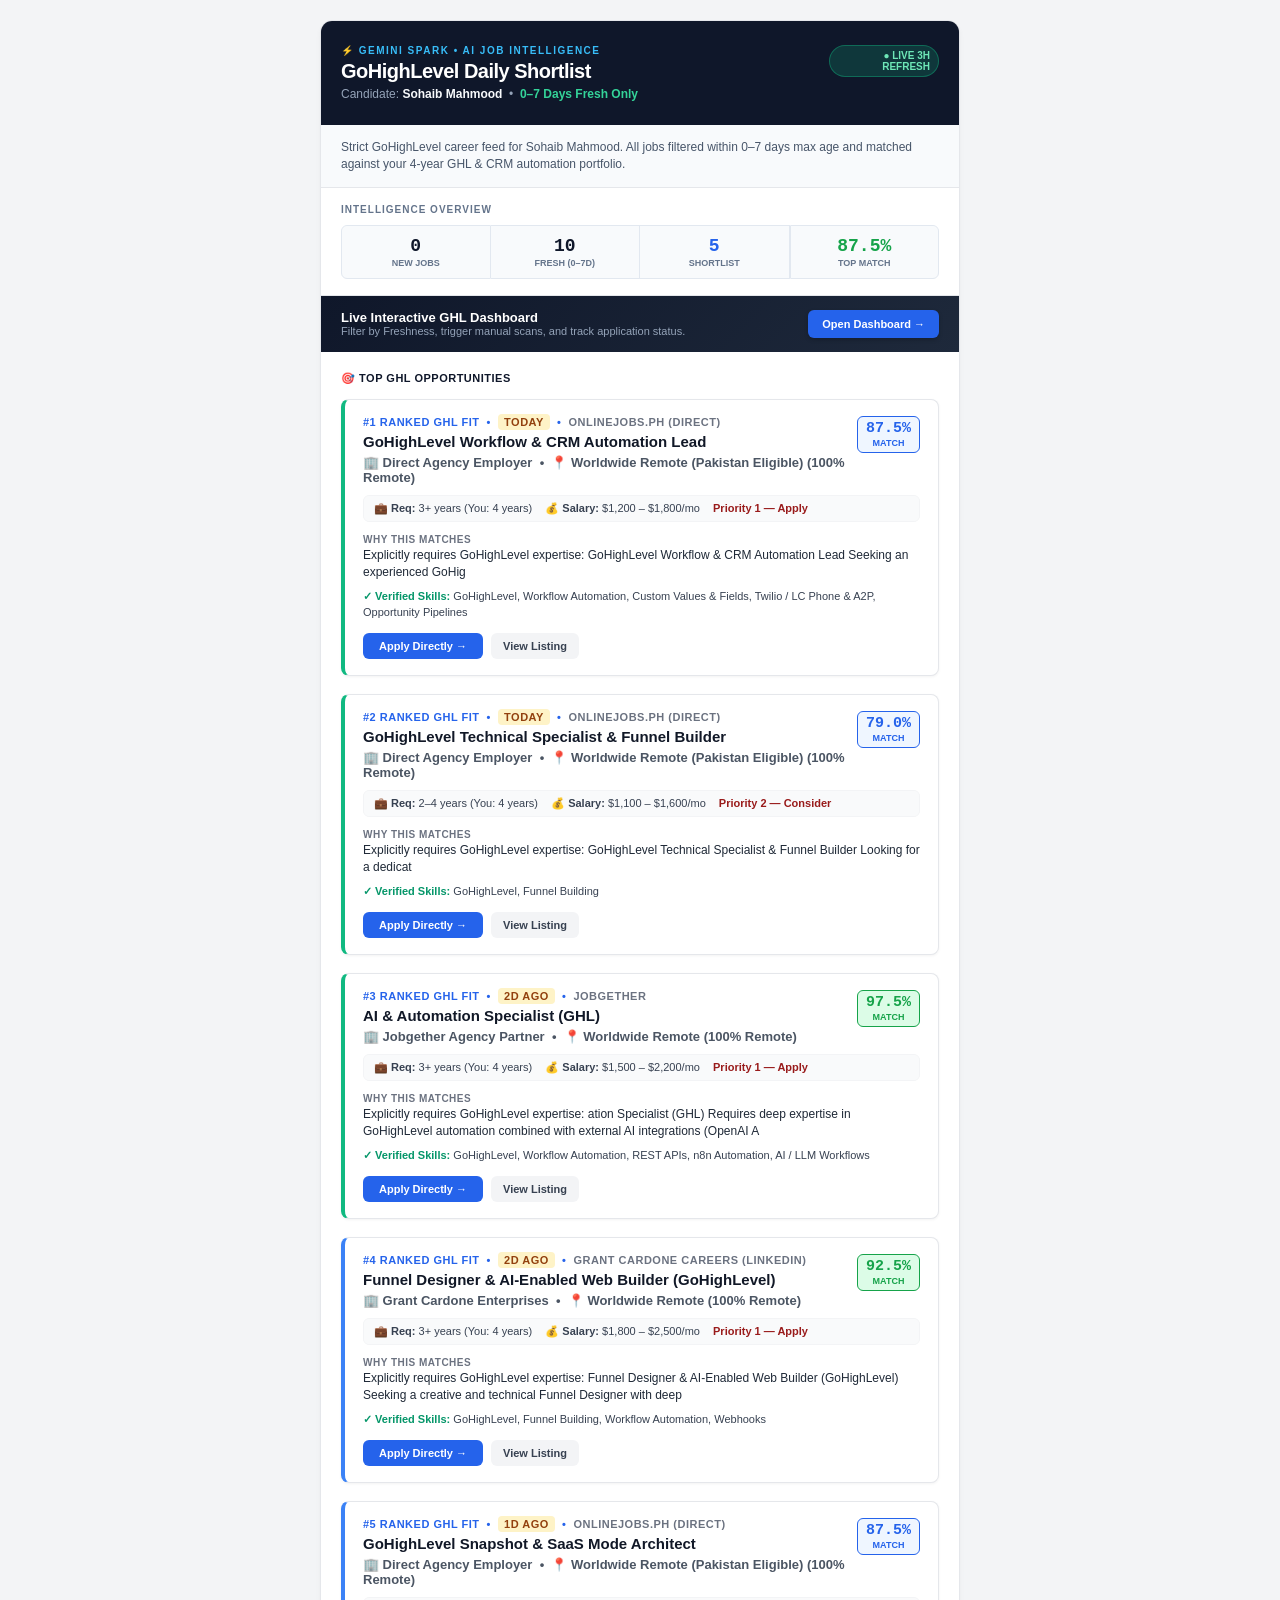
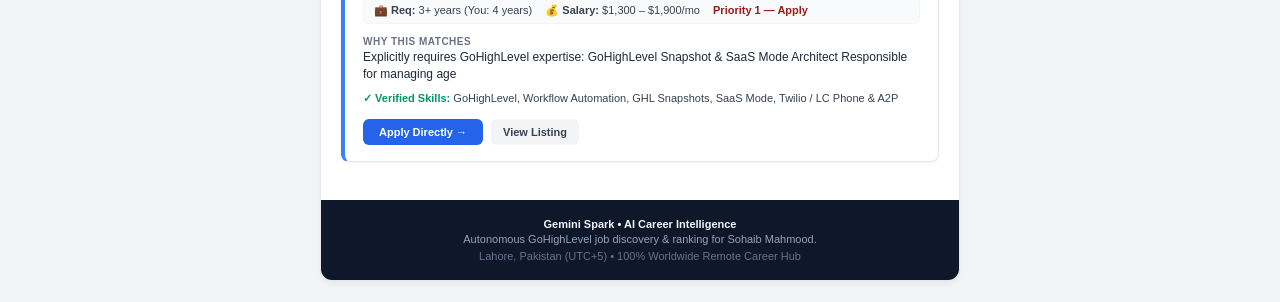
==== commit 0679c330: "chore: refresh GHL job dataset 2026-10-27 01:11 UTC" ====
--- a/email_template.html
+++ b/email_template.html
@@ -58,11 +58,11 @@
               <table width="100%" border="0" cellspacing="0" cellpadding="0">
                 <tr>
                   <td align="center" style="width: 25%; padding: 10px 4px; background-color: #F8FAFC; border: 1px solid #E2E8F0; border-radius: 6px 0 0 6px;">
-                    <div style="font-size: 18px; font-weight: 800; color: #0F172A; font-family: 'JetBrains Mono', monospace, Arial;">1</div>
+                    <div style="font-size: 18px; font-weight: 800; color: #0F172A; font-family: 'JetBrains Mono', monospace, Arial;">0</div>
                     <div style="font-size: 9px; font-weight: 700; color: #64748B; text-transform: uppercase; margin-top: 2px;">New Jobs</div>
                   </td>
                   <td align="center" style="width: 25%; padding: 10px 4px; background-color: #F8FAFC; border-top: 1px solid #E2E8F0; border-bottom: 1px solid #E2E8F0; border-right: 1px solid #E2E8F0;">
-                    <div style="font-size: 18px; font-weight: 800; color: #0F172A; font-family: 'JetBrains Mono', monospace, Arial;">11</div>
+                    <div style="font-size: 18px; font-weight: 800; color: #0F172A; font-family: 'JetBrains Mono', monospace, Arial;">10</div>
                     <div style="font-size: 9px; font-weight: 700; color: #64748B; text-transform: uppercase; margin-top: 2px;">Fresh (0–7D)</div>
                   </td>
                   <td align="center" style="width: 25%; padding: 10px 4px; background-color: #F8FAFC; border-top: 1px solid #E2E8F0; border-bottom: 1px solid #E2E8F0; border-right: 1px solid #E2E8F0;">
@@ -70,7 +70,7 @@
                     <div style="font-size: 9px; font-weight: 700; color: #64748B; text-transform: uppercase; margin-top: 2px;">Shortlist</div>
                   </td>
                   <td align="center" style="width: 25%; padding: 10px 4px; background-color: #F8FAFC; border: 1px solid #E2E8F0; border-radius: 0 6px 6px 0;">
-                    <div style="font-size: 18px; font-weight: 800; color: #16A34A; font-family: 'JetBrains Mono', monospace, Arial;">97.0%</div>
+                    <div style="font-size: 18px; font-weight: 800; color: #16A34A; font-family: 'JetBrains Mono', monospace, Arial;">87.5%</div>
                     <div style="font-size: 9px; font-weight: 700; color: #64748B; text-transform: uppercase; margin-top: 2px;">Top Match</div>
                   </td>
                 </tr>
@@ -114,74 +114,7 @@
                 <tr>
                   <td valign="top" style="text-align: left;">
                     <div style="font-size: 11px; font-weight: 700; color: #2563EB; text-transform: uppercase; letter-spacing: 0.5px; margin-bottom: 4px;">
-                      #1 Ranked GHL Fit &nbsp;•&nbsp; <span style="background-color: #FEF3C7; color: #92400E; padding: 2px 6px; border-radius: 4px; font-weight: 800;">TODAY</span> &nbsp;•&nbsp; <span style="color: #6B7280;">Himalayas</span>
-                    </div>
-                    <h3 style="margin: 0 0 4px 0; font-size: 15px; font-weight: 700; color: #111827; line-height: 1.3;">
-                      GoHighLevel (GHL) Specialist — Automation & Customer Support (Gym Business) — In
-                    </h3>
-                    <div style="font-size: 13px; font-weight: 600; color: #4B5563;">
-                      🏢 Seamless Assist &nbsp;•&nbsp; 📍 Worldwide Remote (100% Remote)
-                    </div>
-                  </td>
-                  <td valign="top" align="right" style="width: 75px; text-align: right;">
-                    <div style="display: inline-block; background-color: #DCFCE7; border: 1px solid #16A34A; color: #16A34A; padding: 4px 8px; border-radius: 6px; text-align: center;">
-                      <div style="font-size: 15px; font-weight: 800; font-family: 'JetBrains Mono', monospace, Arial; line-height: 1;">97.0%</div>
-                      <div style="font-size: 9px; font-weight: 700; text-transform: uppercase; margin-top: 2px;">MATCH</div>
-                    </div>
-                  </td>
-                </tr>
-              </table>
-
-              <!-- Meta pills -->
-              <div style="margin: 10px 0 12px 0; padding: 6px 10px; background-color: #F9FAFB; border-radius: 6px; border: 1px solid #F3F4F6; font-size: 11px; color: #374151;">
-                <span style="display: inline-block; margin-right: 10px;">💼 <b>Req:</b> 2–4 years (You: 4 years)</span>
-                <span style="display: inline-block; margin-right: 10px;">💰 <b>Salary:</b> Competitive / Disclosed on Application</span>
-                <span style="display: inline-block; font-weight: 700; color: #991B1B;">Priority 1 — Apply</span>
-              </div>
-
-              <!-- Why it matches -->
-              <div style="margin-bottom: 8px;">
-                <div style="font-size: 10px; font-weight: 700; color: #6B7280; text-transform: uppercase; letter-spacing: 0.5px; margin-bottom: 2px;">WHY THIS MATCHES</div>
-                <p style="margin: 0; font-size: 12px; color: #1F2937; line-height: 1.4;">
-                  Explicitly requires GoHighLevel expertise: GoHighLevel (GHL) Specialist — Automation & Customer Support (Gym Busin
-                </p>
-              </div>
-
-              <!-- Skills info -->
-              <div style="margin-bottom: 12px; font-size: 11px; line-height: 1.45;">
-                <div style="margin-bottom: 3px;"><b style="color: #059669;">✓ Verified Skills:</b> <span style="color: #374151;">GoHighLevel, Funnel Building, Workflow Automation, Custom Values & Fields, Twilio / LC Phone & A2P, REST APIs, Webhooks, n8n Automation, Zapier, AI / LLM Workflows, Opportunity Pipelines</span></div>
-                
-              </div>
-
-              <!-- Action button -->
-              <table border="0" cellspacing="0" cellpadding="0">
-                <tr>
-                  <td align="left">
-                    <a href="https://himalayas.app/jobs/" target="_blank" style="display: inline-block; background-color: #2563EB; color: #FFFFFF; font-size: 11px; font-weight: 700; text-decoration: none; padding: 7px 16px; border-radius: 6px;">
-                      Apply Directly →
-                    </a>
-                  </td>
-                  <td align="left" style="padding-left: 8px;">
-                    <a href="https://himalayas.app/jobs/" target="_blank" style="display: inline-block; background-color: #F3F4F6; color: #374151; font-size: 11px; font-weight: 600; text-decoration: none; padding: 7px 12px; border-radius: 6px;">
-                      View Listing
-                    </a>
-                  </td>
-                </tr>
-              </table>
-            </td>
-          </tr>
-        </table>
-        
-
-        <table width="100%" border="0" cellspacing="0" cellpadding="0" style="margin-bottom: 18px; background-color: #FFFFFF; border: 1px solid #E5E7EB; border-left: 4px solid #10B981; border-radius: 8px; box-shadow: 0 1px 3px rgba(0,0,0,0.05); overflow: hidden;">
-          <tr>
-            <td style="padding: 16px 18px;">
-              <!-- Card Header -->
-              <table width="100%" border="0" cellspacing="0" cellpadding="0">
-                <tr>
-                  <td valign="top" style="text-align: left;">
-                    <div style="font-size: 11px; font-weight: 700; color: #2563EB; text-transform: uppercase; letter-spacing: 0.5px; margin-bottom: 4px;">
-                      #2 Ranked GHL Fit &nbsp;•&nbsp; <span style="background-color: #FEF3C7; color: #92400E; padding: 2px 6px; border-radius: 4px; font-weight: 800;">TODAY</span> &nbsp;•&nbsp; <span style="color: #6B7280;">OnlineJobs.ph (Direct)</span>
+                      #1 Ranked GHL Fit &nbsp;•&nbsp; <span style="background-color: #FEF3C7; color: #92400E; padding: 2px 6px; border-radius: 4px; font-weight: 800;">TODAY</span> &nbsp;•&nbsp; <span style="color: #6B7280;">OnlineJobs.ph (Direct)</span>
                     </div>
                     <h3 style="margin: 0 0 4px 0; font-size: 15px; font-weight: 700; color: #111827; line-height: 1.3;">
                       GoHighLevel Workflow & CRM Automation Lead
@@ -248,7 +181,7 @@
                 <tr>
                   <td valign="top" style="text-align: left;">
                     <div style="font-size: 11px; font-weight: 700; color: #2563EB; text-transform: uppercase; letter-spacing: 0.5px; margin-bottom: 4px;">
-                      #3 Ranked GHL Fit &nbsp;•&nbsp; <span style="background-color: #FEF3C7; color: #92400E; padding: 2px 6px; border-radius: 4px; font-weight: 800;">TODAY</span> &nbsp;•&nbsp; <span style="color: #6B7280;">OnlineJobs.ph (Direct)</span>
+                      #2 Ranked GHL Fit &nbsp;•&nbsp; <span style="background-color: #FEF3C7; color: #92400E; padding: 2px 6px; border-radius: 4px; font-weight: 800;">TODAY</span> &nbsp;•&nbsp; <span style="color: #6B7280;">OnlineJobs.ph (Direct)</span>
                     </div>
                     <h3 style="margin: 0 0 4px 0; font-size: 15px; font-weight: 700; color: #111827; line-height: 1.3;">
                       GoHighLevel Technical Specialist & Funnel Builder
@@ -307,7 +240,7 @@
         </table>
         
 
-        <table width="100%" border="0" cellspacing="0" cellpadding="0" style="margin-bottom: 18px; background-color: #FFFFFF; border: 1px solid #E5E7EB; border-left: 4px solid #3B82F6; border-radius: 8px; box-shadow: 0 1px 3px rgba(0,0,0,0.05); overflow: hidden;">
+        <table width="100%" border="0" cellspacing="0" cellpadding="0" style="margin-bottom: 18px; background-color: #FFFFFF; border: 1px solid #E5E7EB; border-left: 4px solid #10B981; border-radius: 8px; box-shadow: 0 1px 3px rgba(0,0,0,0.05); overflow: hidden;">
           <tr>
             <td style="padding: 16px 18px;">
               <!-- Card Header -->
@@ -315,7 +248,7 @@
                 <tr>
                   <td valign="top" style="text-align: left;">
                     <div style="font-size: 11px; font-weight: 700; color: #2563EB; text-transform: uppercase; letter-spacing: 0.5px; margin-bottom: 4px;">
-                      #4 Ranked GHL Fit &nbsp;•&nbsp; <span style="background-color: #FEF3C7; color: #92400E; padding: 2px 6px; border-radius: 4px; font-weight: 800;">2D AGO</span> &nbsp;•&nbsp; <span style="color: #6B7280;">Jobgether</span>
+                      #3 Ranked GHL Fit &nbsp;•&nbsp; <span style="background-color: #FEF3C7; color: #92400E; padding: 2px 6px; border-radius: 4px; font-weight: 800;">2D AGO</span> &nbsp;•&nbsp; <span style="color: #6B7280;">Jobgether</span>
                     </div>
                     <h3 style="margin: 0 0 4px 0; font-size: 15px; font-weight: 700; color: #111827; line-height: 1.3;">
                       AI & Automation Specialist (GHL)
@@ -382,7 +315,7 @@
                 <tr>
                   <td valign="top" style="text-align: left;">
                     <div style="font-size: 11px; font-weight: 700; color: #2563EB; text-transform: uppercase; letter-spacing: 0.5px; margin-bottom: 4px;">
-                      #5 Ranked GHL Fit &nbsp;•&nbsp; <span style="background-color: #FEF3C7; color: #92400E; padding: 2px 6px; border-radius: 4px; font-weight: 800;">2D AGO</span> &nbsp;•&nbsp; <span style="color: #6B7280;">Grant Cardone Careers (LinkedIn)</span>
+                      #4 Ranked GHL Fit &nbsp;•&nbsp; <span style="background-color: #FEF3C7; color: #92400E; padding: 2px 6px; border-radius: 4px; font-weight: 800;">2D AGO</span> &nbsp;•&nbsp; <span style="color: #6B7280;">Grant Cardone Careers (LinkedIn)</span>
                     </div>
                     <h3 style="margin: 0 0 4px 0; font-size: 15px; font-weight: 700; color: #111827; line-height: 1.3;">
                       Funnel Designer & AI-Enabled Web Builder (GoHighLevel)
@@ -441,6 +374,73 @@
         </table>
         
 
+        <table width="100%" border="0" cellspacing="0" cellpadding="0" style="margin-bottom: 18px; background-color: #FFFFFF; border: 1px solid #E5E7EB; border-left: 4px solid #3B82F6; border-radius: 8px; box-shadow: 0 1px 3px rgba(0,0,0,0.05); overflow: hidden;">
+          <tr>
+            <td style="padding: 16px 18px;">
+              <!-- Card Header -->
+              <table width="100%" border="0" cellspacing="0" cellpadding="0">
+                <tr>
+                  <td valign="top" style="text-align: left;">
+                    <div style="font-size: 11px; font-weight: 700; color: #2563EB; text-transform: uppercase; letter-spacing: 0.5px; margin-bottom: 4px;">
+                      #5 Ranked GHL Fit &nbsp;•&nbsp; <span style="background-color: #FEF3C7; color: #92400E; padding: 2px 6px; border-radius: 4px; font-weight: 800;">1D AGO</span> &nbsp;•&nbsp; <span style="color: #6B7280;">OnlineJobs.ph (Direct)</span>
+                    </div>
+                    <h3 style="margin: 0 0 4px 0; font-size: 15px; font-weight: 700; color: #111827; line-height: 1.3;">
+                      GoHighLevel Snapshot & SaaS Mode Architect
+                    </h3>
+                    <div style="font-size: 13px; font-weight: 600; color: #4B5563;">
+                      🏢 Direct Agency Employer &nbsp;•&nbsp; 📍 Worldwide Remote (Pakistan Eligible) (100% Remote)
+                    </div>
+                  </td>
+                  <td valign="top" align="right" style="width: 75px; text-align: right;">
+                    <div style="display: inline-block; background-color: #EFF6FF; border: 1px solid #2563EB; color: #2563EB; padding: 4px 8px; border-radius: 6px; text-align: center;">
+                      <div style="font-size: 15px; font-weight: 800; font-family: 'JetBrains Mono', monospace, Arial; line-height: 1;">87.5%</div>
+                      <div style="font-size: 9px; font-weight: 700; text-transform: uppercase; margin-top: 2px;">MATCH</div>
+                    </div>
+                  </td>
+                </tr>
+              </table>
+
+              <!-- Meta pills -->
+              <div style="margin: 10px 0 12px 0; padding: 6px 10px; background-color: #F9FAFB; border-radius: 6px; border: 1px solid #F3F4F6; font-size: 11px; color: #374151;">
+                <span style="display: inline-block; margin-right: 10px;">💼 <b>Req:</b> 3+ years (You: 4 years)</span>
+                <span style="display: inline-block; margin-right: 10px;">💰 <b>Salary:</b> $1,300 – $1,900/mo</span>
+                <span style="display: inline-block; font-weight: 700; color: #991B1B;">Priority 1 — Apply</span>
+              </div>
+
+              <!-- Why it matches -->
+              <div style="margin-bottom: 8px;">
+                <div style="font-size: 10px; font-weight: 700; color: #6B7280; text-transform: uppercase; letter-spacing: 0.5px; margin-bottom: 2px;">WHY THIS MATCHES</div>
+                <p style="margin: 0; font-size: 12px; color: #1F2937; line-height: 1.4;">
+                  Explicitly requires GoHighLevel expertise: GoHighLevel Snapshot & SaaS Mode Architect Responsible for managing age
+                </p>
+              </div>
+
+              <!-- Skills info -->
+              <div style="margin-bottom: 12px; font-size: 11px; line-height: 1.45;">
+                <div style="margin-bottom: 3px;"><b style="color: #059669;">✓ Verified Skills:</b> <span style="color: #374151;">GoHighLevel, Workflow Automation, GHL Snapshots, SaaS Mode, Twilio / LC Phone & A2P</span></div>
+                
+              </div>
+
+              <!-- Action button -->
+              <table border="0" cellspacing="0" cellpadding="0">
+                <tr>
+                  <td align="left">
+                    <a href="https://www.onlinejobs.ph/jobseekers/jobsearch?jobkeyword=GoHighLevel" target="_blank" style="display: inline-block; background-color: #2563EB; color: #FFFFFF; font-size: 11px; font-weight: 700; text-decoration: none; padding: 7px 16px; border-radius: 6px;">
+                      Apply Directly →
+                    </a>
+                  </td>
+                  <td align="left" style="padding-left: 8px;">
+                    <a href="https://www.onlinejobs.ph/jobseekers/jobsearch?jobkeyword=GoHighLevel" target="_blank" style="display: inline-block; background-color: #F3F4F6; color: #374151; font-size: 11px; font-weight: 600; text-decoration: none; padding: 7px 12px; border-radius: 6px;">
+                      View Listing
+                    </a>
+                  </td>
+                </tr>
+              </table>
+            </td>
+          </tr>
+        </table>
+        
+
             </td>
           </tr>
 
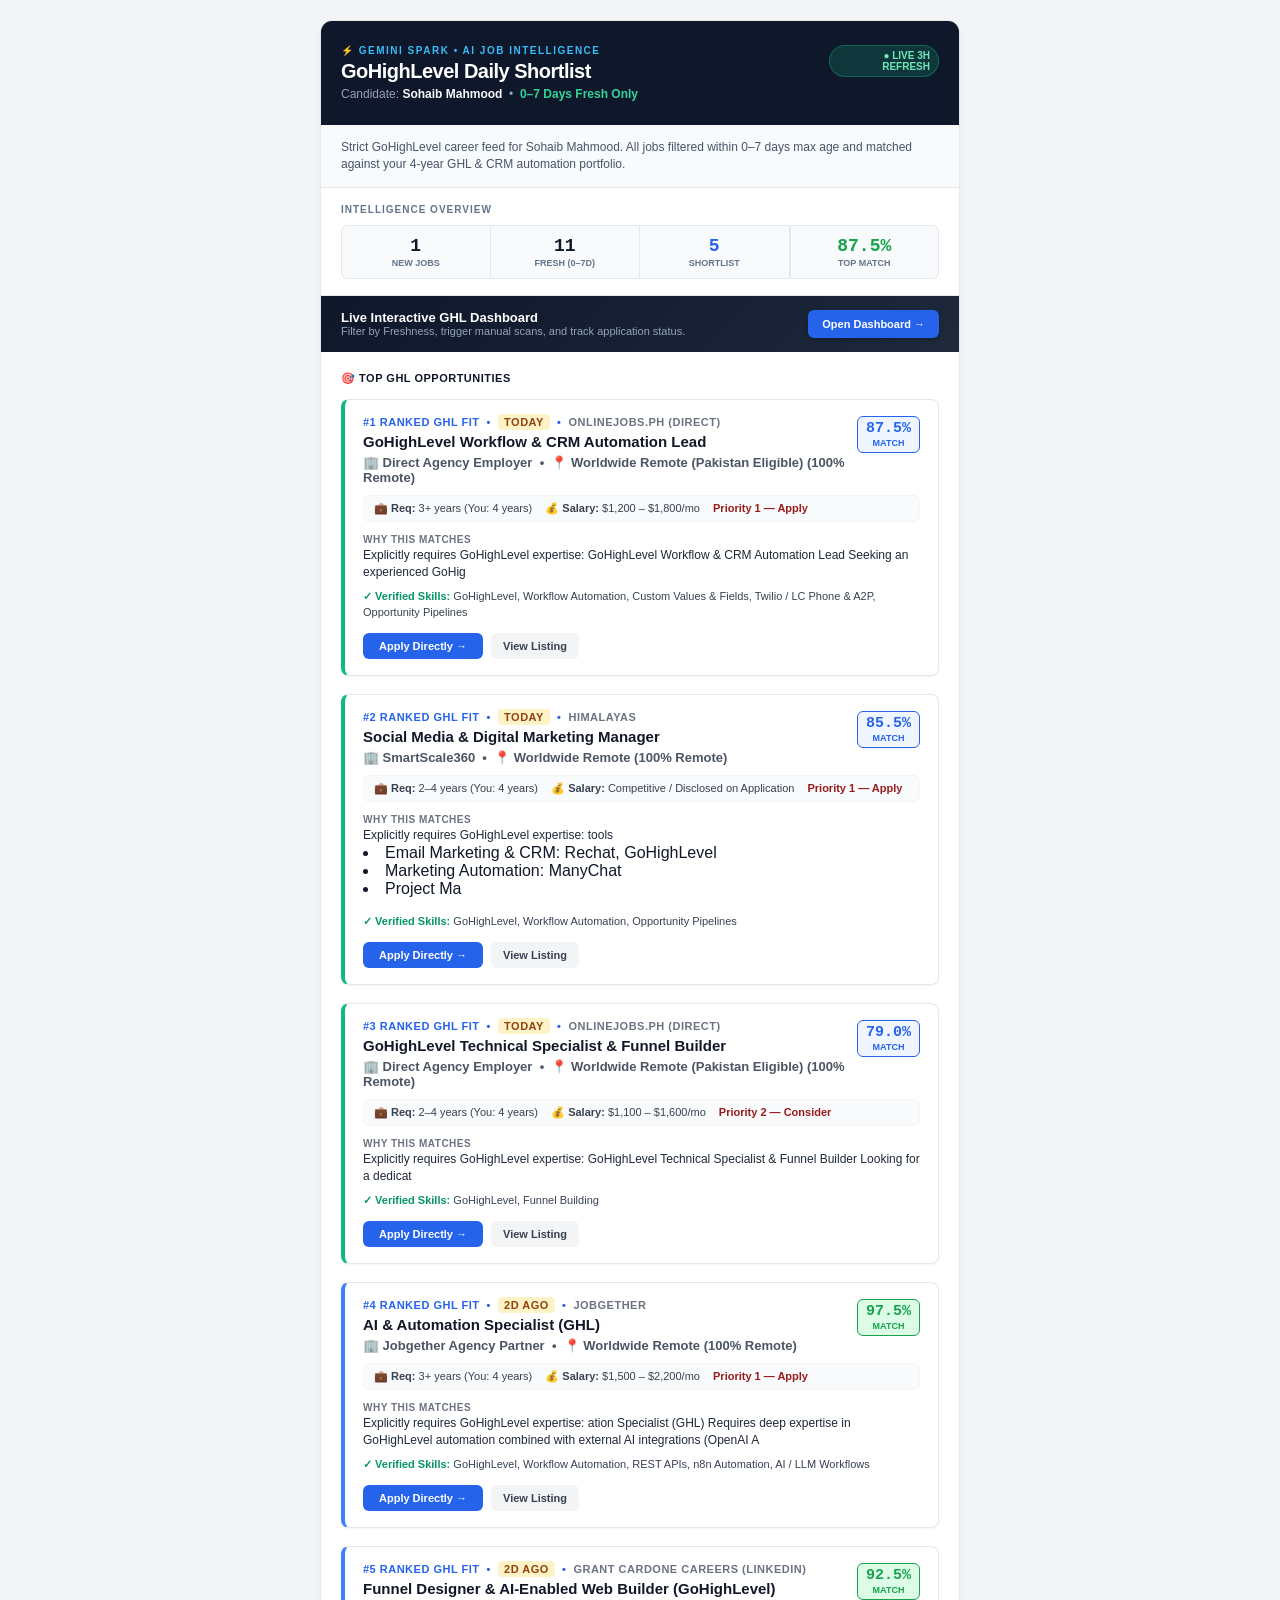
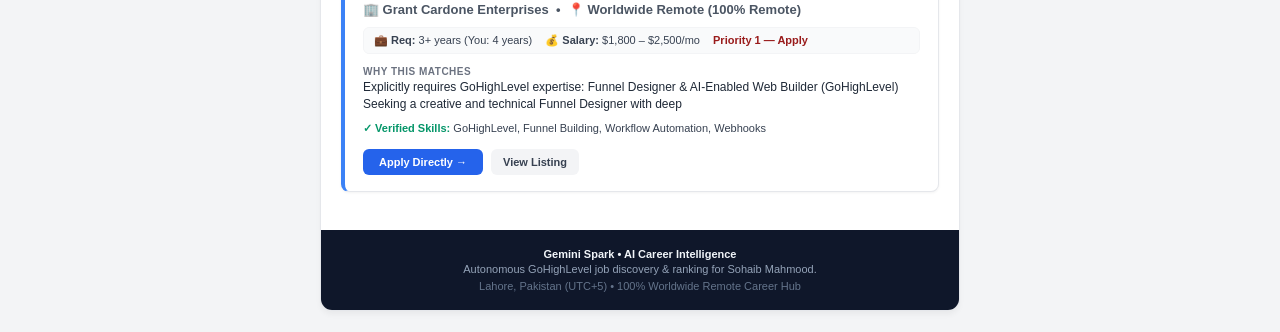
==== commit c243ab67: "chore: refresh GHL job dataset 2026-10-28 20:47 UTC" ====
--- a/email_template.html
+++ b/email_template.html
@@ -58,11 +58,11 @@
               <table width="100%" border="0" cellspacing="0" cellpadding="0">
                 <tr>
                   <td align="center" style="width: 25%; padding: 10px 4px; background-color: #F8FAFC; border: 1px solid #E2E8F0; border-radius: 6px 0 0 6px;">
-                    <div style="font-size: 18px; font-weight: 800; color: #0F172A; font-family: 'JetBrains Mono', monospace, Arial;">0</div>
+                    <div style="font-size: 18px; font-weight: 800; color: #0F172A; font-family: 'JetBrains Mono', monospace, Arial;">1</div>
                     <div style="font-size: 9px; font-weight: 700; color: #64748B; text-transform: uppercase; margin-top: 2px;">New Jobs</div>
                   </td>
                   <td align="center" style="width: 25%; padding: 10px 4px; background-color: #F8FAFC; border-top: 1px solid #E2E8F0; border-bottom: 1px solid #E2E8F0; border-right: 1px solid #E2E8F0;">
-                    <div style="font-size: 18px; font-weight: 800; color: #0F172A; font-family: 'JetBrains Mono', monospace, Arial;">10</div>
+                    <div style="font-size: 18px; font-weight: 800; color: #0F172A; font-family: 'JetBrains Mono', monospace, Arial;">11</div>
                     <div style="font-size: 9px; font-weight: 700; color: #64748B; text-transform: uppercase; margin-top: 2px;">Fresh (0–7D)</div>
                   </td>
                   <td align="center" style="width: 25%; padding: 10px 4px; background-color: #F8FAFC; border-top: 1px solid #E2E8F0; border-bottom: 1px solid #E2E8F0; border-right: 1px solid #E2E8F0;">
@@ -181,7 +181,74 @@
                 <tr>
                   <td valign="top" style="text-align: left;">
                     <div style="font-size: 11px; font-weight: 700; color: #2563EB; text-transform: uppercase; letter-spacing: 0.5px; margin-bottom: 4px;">
-                      #2 Ranked GHL Fit &nbsp;•&nbsp; <span style="background-color: #FEF3C7; color: #92400E; padding: 2px 6px; border-radius: 4px; font-weight: 800;">TODAY</span> &nbsp;•&nbsp; <span style="color: #6B7280;">OnlineJobs.ph (Direct)</span>
+                      #2 Ranked GHL Fit &nbsp;•&nbsp; <span style="background-color: #FEF3C7; color: #92400E; padding: 2px 6px; border-radius: 4px; font-weight: 800;">TODAY</span> &nbsp;•&nbsp; <span style="color: #6B7280;">Himalayas</span>
+                    </div>
+                    <h3 style="margin: 0 0 4px 0; font-size: 15px; font-weight: 700; color: #111827; line-height: 1.3;">
+                      Social Media & Digital Marketing Manager
+                    </h3>
+                    <div style="font-size: 13px; font-weight: 600; color: #4B5563;">
+                      🏢 SmartScale360 &nbsp;•&nbsp; 📍 Worldwide Remote (100% Remote)
+                    </div>
+                  </td>
+                  <td valign="top" align="right" style="width: 75px; text-align: right;">
+                    <div style="display: inline-block; background-color: #EFF6FF; border: 1px solid #2563EB; color: #2563EB; padding: 4px 8px; border-radius: 6px; text-align: center;">
+                      <div style="font-size: 15px; font-weight: 800; font-family: 'JetBrains Mono', monospace, Arial; line-height: 1;">85.5%</div>
+                      <div style="font-size: 9px; font-weight: 700; text-transform: uppercase; margin-top: 2px;">MATCH</div>
+                    </div>
+                  </td>
+                </tr>
+              </table>
+
+              <!-- Meta pills -->
+              <div style="margin: 10px 0 12px 0; padding: 6px 10px; background-color: #F9FAFB; border-radius: 6px; border: 1px solid #F3F4F6; font-size: 11px; color: #374151;">
+                <span style="display: inline-block; margin-right: 10px;">💼 <b>Req:</b> 2–4 years (You: 4 years)</span>
+                <span style="display: inline-block; margin-right: 10px;">💰 <b>Salary:</b> Competitive / Disclosed on Application</span>
+                <span style="display: inline-block; font-weight: 700; color: #991B1B;">Priority 1 — Apply</span>
+              </div>
+
+              <!-- Why it matches -->
+              <div style="margin-bottom: 8px;">
+                <div style="font-size: 10px; font-weight: 700; color: #6B7280; text-transform: uppercase; letter-spacing: 0.5px; margin-bottom: 2px;">WHY THIS MATCHES</div>
+                <p style="margin: 0; font-size: 12px; color: #1F2937; line-height: 1.4;">
+                  Explicitly requires GoHighLevel expertise: tools</li> <li>Email Marketing &amp; CRM: Rechat, GoHighLevel</li> <li>Marketing Automation: ManyChat</li> <li>Project Ma
+                </p>
+              </div>
+
+              <!-- Skills info -->
+              <div style="margin-bottom: 12px; font-size: 11px; line-height: 1.45;">
+                <div style="margin-bottom: 3px;"><b style="color: #059669;">✓ Verified Skills:</b> <span style="color: #374151;">GoHighLevel, Workflow Automation, Opportunity Pipelines</span></div>
+                
+              </div>
+
+              <!-- Action button -->
+              <table border="0" cellspacing="0" cellpadding="0">
+                <tr>
+                  <td align="left">
+                    <a href="https://himalayas.app/jobs/" target="_blank" style="display: inline-block; background-color: #2563EB; color: #FFFFFF; font-size: 11px; font-weight: 700; text-decoration: none; padding: 7px 16px; border-radius: 6px;">
+                      Apply Directly →
+                    </a>
+                  </td>
+                  <td align="left" style="padding-left: 8px;">
+                    <a href="https://himalayas.app/jobs/" target="_blank" style="display: inline-block; background-color: #F3F4F6; color: #374151; font-size: 11px; font-weight: 600; text-decoration: none; padding: 7px 12px; border-radius: 6px;">
+                      View Listing
+                    </a>
+                  </td>
+                </tr>
+              </table>
+            </td>
+          </tr>
+        </table>
+        
+
+        <table width="100%" border="0" cellspacing="0" cellpadding="0" style="margin-bottom: 18px; background-color: #FFFFFF; border: 1px solid #E5E7EB; border-left: 4px solid #10B981; border-radius: 8px; box-shadow: 0 1px 3px rgba(0,0,0,0.05); overflow: hidden;">
+          <tr>
+            <td style="padding: 16px 18px;">
+              <!-- Card Header -->
+              <table width="100%" border="0" cellspacing="0" cellpadding="0">
+                <tr>
+                  <td valign="top" style="text-align: left;">
+                    <div style="font-size: 11px; font-weight: 700; color: #2563EB; text-transform: uppercase; letter-spacing: 0.5px; margin-bottom: 4px;">
+                      #3 Ranked GHL Fit &nbsp;•&nbsp; <span style="background-color: #FEF3C7; color: #92400E; padding: 2px 6px; border-radius: 4px; font-weight: 800;">TODAY</span> &nbsp;•&nbsp; <span style="color: #6B7280;">OnlineJobs.ph (Direct)</span>
                     </div>
                     <h3 style="margin: 0 0 4px 0; font-size: 15px; font-weight: 700; color: #111827; line-height: 1.3;">
                       GoHighLevel Technical Specialist & Funnel Builder
@@ -240,7 +307,7 @@
         </table>
         
 
-        <table width="100%" border="0" cellspacing="0" cellpadding="0" style="margin-bottom: 18px; background-color: #FFFFFF; border: 1px solid #E5E7EB; border-left: 4px solid #10B981; border-radius: 8px; box-shadow: 0 1px 3px rgba(0,0,0,0.05); overflow: hidden;">
+        <table width="100%" border="0" cellspacing="0" cellpadding="0" style="margin-bottom: 18px; background-color: #FFFFFF; border: 1px solid #E5E7EB; border-left: 4px solid #3B82F6; border-radius: 8px; box-shadow: 0 1px 3px rgba(0,0,0,0.05); overflow: hidden;">
           <tr>
             <td style="padding: 16px 18px;">
               <!-- Card Header -->
@@ -248,7 +315,7 @@
                 <tr>
                   <td valign="top" style="text-align: left;">
                     <div style="font-size: 11px; font-weight: 700; color: #2563EB; text-transform: uppercase; letter-spacing: 0.5px; margin-bottom: 4px;">
-                      #3 Ranked GHL Fit &nbsp;•&nbsp; <span style="background-color: #FEF3C7; color: #92400E; padding: 2px 6px; border-radius: 4px; font-weight: 800;">2D AGO</span> &nbsp;•&nbsp; <span style="color: #6B7280;">Jobgether</span>
+                      #4 Ranked GHL Fit &nbsp;•&nbsp; <span style="background-color: #FEF3C7; color: #92400E; padding: 2px 6px; border-radius: 4px; font-weight: 800;">2D AGO</span> &nbsp;•&nbsp; <span style="color: #6B7280;">Jobgether</span>
                     </div>
                     <h3 style="margin: 0 0 4px 0; font-size: 15px; font-weight: 700; color: #111827; line-height: 1.3;">
                       AI & Automation Specialist (GHL)
@@ -315,7 +382,7 @@
                 <tr>
                   <td valign="top" style="text-align: left;">
                     <div style="font-size: 11px; font-weight: 700; color: #2563EB; text-transform: uppercase; letter-spacing: 0.5px; margin-bottom: 4px;">
-                      #4 Ranked GHL Fit &nbsp;•&nbsp; <span style="background-color: #FEF3C7; color: #92400E; padding: 2px 6px; border-radius: 4px; font-weight: 800;">2D AGO</span> &nbsp;•&nbsp; <span style="color: #6B7280;">Grant Cardone Careers (LinkedIn)</span>
+                      #5 Ranked GHL Fit &nbsp;•&nbsp; <span style="background-color: #FEF3C7; color: #92400E; padding: 2px 6px; border-radius: 4px; font-weight: 800;">2D AGO</span> &nbsp;•&nbsp; <span style="color: #6B7280;">Grant Cardone Careers (LinkedIn)</span>
                     </div>
                     <h3 style="margin: 0 0 4px 0; font-size: 15px; font-weight: 700; color: #111827; line-height: 1.3;">
                       Funnel Designer & AI-Enabled Web Builder (GoHighLevel)
@@ -374,73 +441,6 @@
         </table>
         
 
-        <table width="100%" border="0" cellspacing="0" cellpadding="0" style="margin-bottom: 18px; background-color: #FFFFFF; border: 1px solid #E5E7EB; border-left: 4px solid #3B82F6; border-radius: 8px; box-shadow: 0 1px 3px rgba(0,0,0,0.05); overflow: hidden;">
-          <tr>
-            <td style="padding: 16px 18px;">
-              <!-- Card Header -->
-              <table width="100%" border="0" cellspacing="0" cellpadding="0">
-                <tr>
-                  <td valign="top" style="text-align: left;">
-                    <div style="font-size: 11px; font-weight: 700; color: #2563EB; text-transform: uppercase; letter-spacing: 0.5px; margin-bottom: 4px;">
-                      #5 Ranked GHL Fit &nbsp;•&nbsp; <span style="background-color: #FEF3C7; color: #92400E; padding: 2px 6px; border-radius: 4px; font-weight: 800;">1D AGO</span> &nbsp;•&nbsp; <span style="color: #6B7280;">OnlineJobs.ph (Direct)</span>
-                    </div>
-                    <h3 style="margin: 0 0 4px 0; font-size: 15px; font-weight: 700; color: #111827; line-height: 1.3;">
-                      GoHighLevel Snapshot & SaaS Mode Architect
-                    </h3>
-                    <div style="font-size: 13px; font-weight: 600; color: #4B5563;">
-                      🏢 Direct Agency Employer &nbsp;•&nbsp; 📍 Worldwide Remote (Pakistan Eligible) (100% Remote)
-                    </div>
-                  </td>
-                  <td valign="top" align="right" style="width: 75px; text-align: right;">
-                    <div style="display: inline-block; background-color: #EFF6FF; border: 1px solid #2563EB; color: #2563EB; padding: 4px 8px; border-radius: 6px; text-align: center;">
-                      <div style="font-size: 15px; font-weight: 800; font-family: 'JetBrains Mono', monospace, Arial; line-height: 1;">87.5%</div>
-                      <div style="font-size: 9px; font-weight: 700; text-transform: uppercase; margin-top: 2px;">MATCH</div>
-                    </div>
-                  </td>
-                </tr>
-              </table>
-
-              <!-- Meta pills -->
-              <div style="margin: 10px 0 12px 0; padding: 6px 10px; background-color: #F9FAFB; border-radius: 6px; border: 1px solid #F3F4F6; font-size: 11px; color: #374151;">
-                <span style="display: inline-block; margin-right: 10px;">💼 <b>Req:</b> 3+ years (You: 4 years)</span>
-                <span style="display: inline-block; margin-right: 10px;">💰 <b>Salary:</b> $1,300 – $1,900/mo</span>
-                <span style="display: inline-block; font-weight: 700; color: #991B1B;">Priority 1 — Apply</span>
-              </div>
-
-              <!-- Why it matches -->
-              <div style="margin-bottom: 8px;">
-                <div style="font-size: 10px; font-weight: 700; color: #6B7280; text-transform: uppercase; letter-spacing: 0.5px; margin-bottom: 2px;">WHY THIS MATCHES</div>
-                <p style="margin: 0; font-size: 12px; color: #1F2937; line-height: 1.4;">
-                  Explicitly requires GoHighLevel expertise: GoHighLevel Snapshot & SaaS Mode Architect Responsible for managing age
-                </p>
-              </div>
-
-              <!-- Skills info -->
-              <div style="margin-bottom: 12px; font-size: 11px; line-height: 1.45;">
-                <div style="margin-bottom: 3px;"><b style="color: #059669;">✓ Verified Skills:</b> <span style="color: #374151;">GoHighLevel, Workflow Automation, GHL Snapshots, SaaS Mode, Twilio / LC Phone & A2P</span></div>
-                
-              </div>
-
-              <!-- Action button -->
-              <table border="0" cellspacing="0" cellpadding="0">
-                <tr>
-                  <td align="left">
-                    <a href="https://www.onlinejobs.ph/jobseekers/jobsearch?jobkeyword=GoHighLevel" target="_blank" style="display: inline-block; background-color: #2563EB; color: #FFFFFF; font-size: 11px; font-weight: 700; text-decoration: none; padding: 7px 16px; border-radius: 6px;">
-                      Apply Directly →
-                    </a>
-                  </td>
-                  <td align="left" style="padding-left: 8px;">
-                    <a href="https://www.onlinejobs.ph/jobseekers/jobsearch?jobkeyword=GoHighLevel" target="_blank" style="display: inline-block; background-color: #F3F4F6; color: #374151; font-size: 11px; font-weight: 600; text-decoration: none; padding: 7px 12px; border-radius: 6px;">
-                      View Listing
-                    </a>
-                  </td>
-                </tr>
-              </table>
-            </td>
-          </tr>
-        </table>
-        
-
             </td>
           </tr>
 
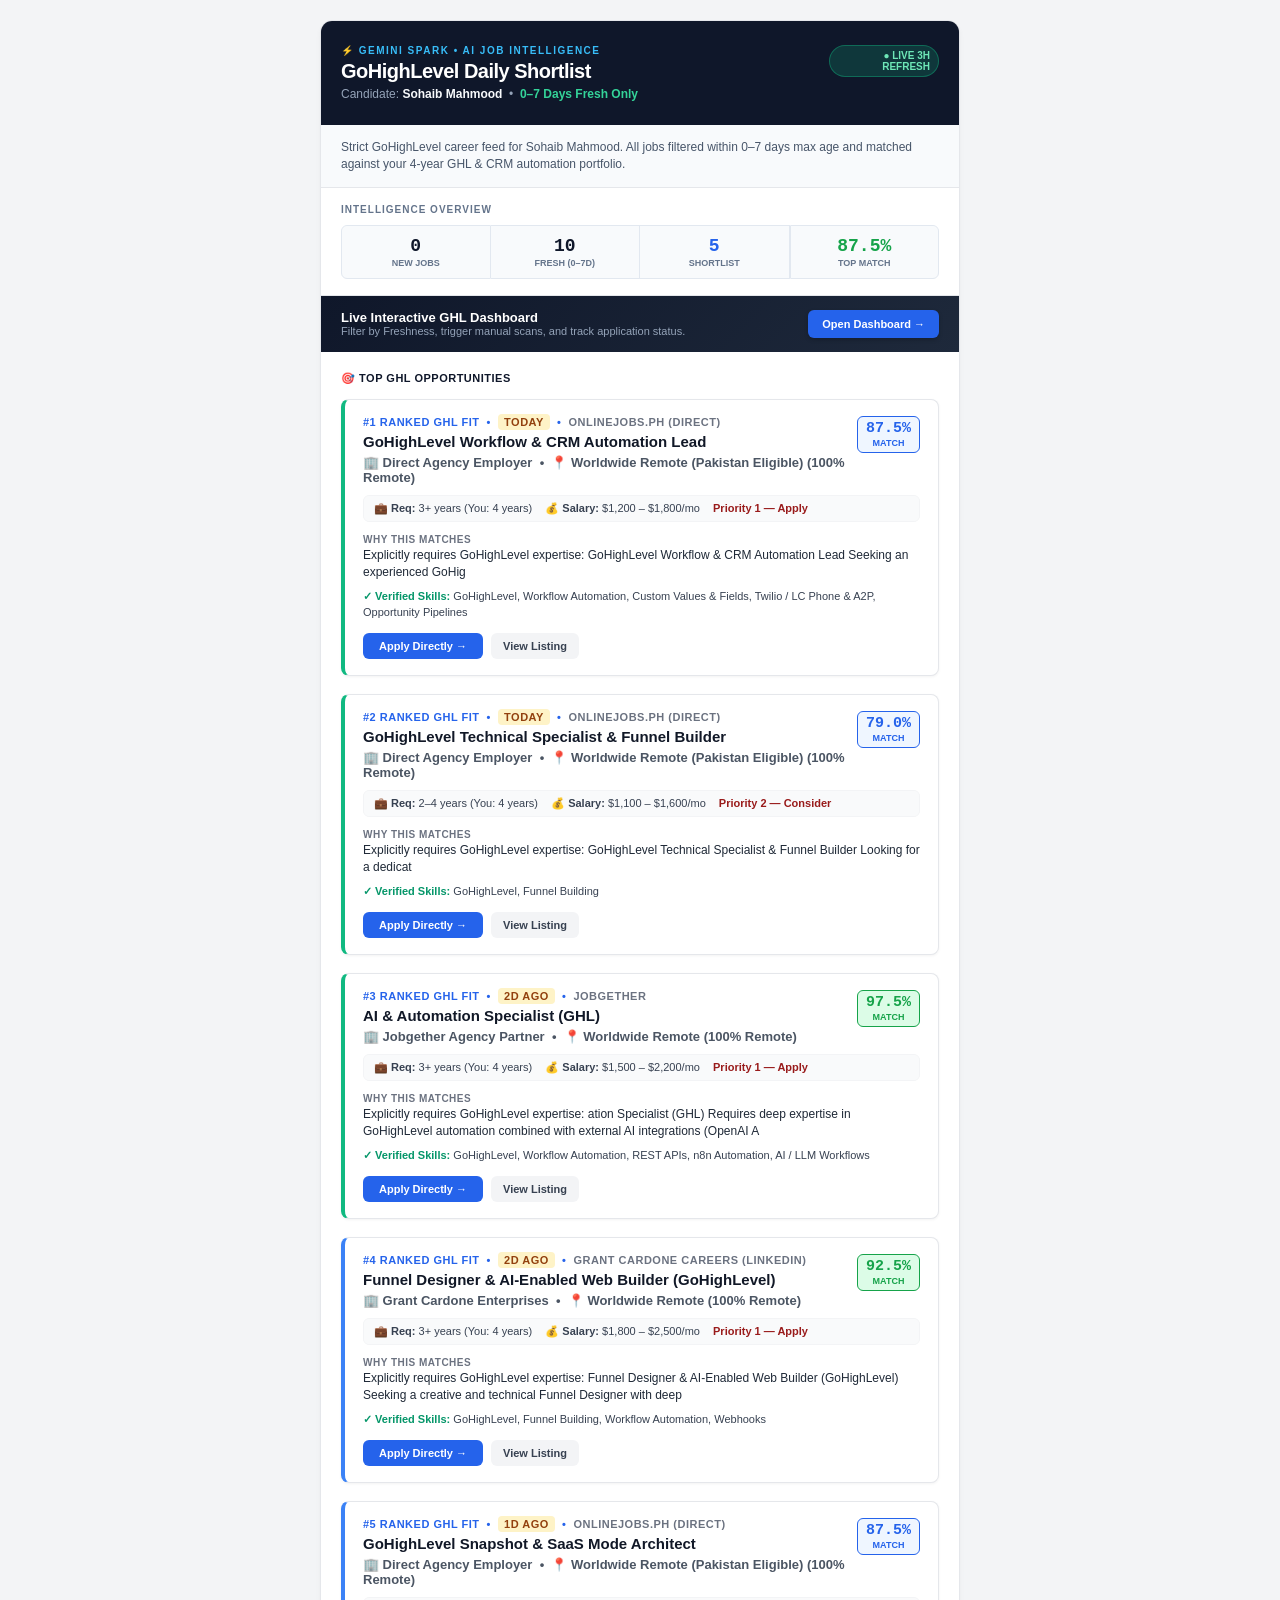
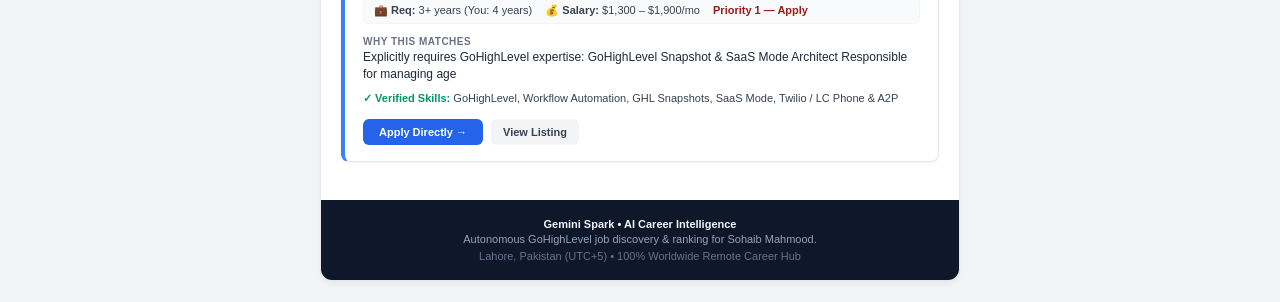
==== commit 8a5d5a2c: "chore: refresh GHL job dataset 2026-10-29 01:34 UTC" ====
--- a/email_template.html
+++ b/email_template.html
@@ -58,11 +58,11 @@
               <table width="100%" border="0" cellspacing="0" cellpadding="0">
                 <tr>
                   <td align="center" style="width: 25%; padding: 10px 4px; background-color: #F8FAFC; border: 1px solid #E2E8F0; border-radius: 6px 0 0 6px;">
-                    <div style="font-size: 18px; font-weight: 800; color: #0F172A; font-family: 'JetBrains Mono', monospace, Arial;">1</div>
+                    <div style="font-size: 18px; font-weight: 800; color: #0F172A; font-family: 'JetBrains Mono', monospace, Arial;">0</div>
                     <div style="font-size: 9px; font-weight: 700; color: #64748B; text-transform: uppercase; margin-top: 2px;">New Jobs</div>
                   </td>
                   <td align="center" style="width: 25%; padding: 10px 4px; background-color: #F8FAFC; border-top: 1px solid #E2E8F0; border-bottom: 1px solid #E2E8F0; border-right: 1px solid #E2E8F0;">
-                    <div style="font-size: 18px; font-weight: 800; color: #0F172A; font-family: 'JetBrains Mono', monospace, Arial;">11</div>
+                    <div style="font-size: 18px; font-weight: 800; color: #0F172A; font-family: 'JetBrains Mono', monospace, Arial;">10</div>
                     <div style="font-size: 9px; font-weight: 700; color: #64748B; text-transform: uppercase; margin-top: 2px;">Fresh (0–7D)</div>
                   </td>
                   <td align="center" style="width: 25%; padding: 10px 4px; background-color: #F8FAFC; border-top: 1px solid #E2E8F0; border-bottom: 1px solid #E2E8F0; border-right: 1px solid #E2E8F0;">
@@ -181,74 +181,7 @@
                 <tr>
                   <td valign="top" style="text-align: left;">
                     <div style="font-size: 11px; font-weight: 700; color: #2563EB; text-transform: uppercase; letter-spacing: 0.5px; margin-bottom: 4px;">
-                      #2 Ranked GHL Fit &nbsp;•&nbsp; <span style="background-color: #FEF3C7; color: #92400E; padding: 2px 6px; border-radius: 4px; font-weight: 800;">TODAY</span> &nbsp;•&nbsp; <span style="color: #6B7280;">Himalayas</span>
-                    </div>
-                    <h3 style="margin: 0 0 4px 0; font-size: 15px; font-weight: 700; color: #111827; line-height: 1.3;">
-                      Social Media & Digital Marketing Manager
-                    </h3>
-                    <div style="font-size: 13px; font-weight: 600; color: #4B5563;">
-                      🏢 SmartScale360 &nbsp;•&nbsp; 📍 Worldwide Remote (100% Remote)
-                    </div>
-                  </td>
-                  <td valign="top" align="right" style="width: 75px; text-align: right;">
-                    <div style="display: inline-block; background-color: #EFF6FF; border: 1px solid #2563EB; color: #2563EB; padding: 4px 8px; border-radius: 6px; text-align: center;">
-                      <div style="font-size: 15px; font-weight: 800; font-family: 'JetBrains Mono', monospace, Arial; line-height: 1;">85.5%</div>
-                      <div style="font-size: 9px; font-weight: 700; text-transform: uppercase; margin-top: 2px;">MATCH</div>
-                    </div>
-                  </td>
-                </tr>
-              </table>
-
-              <!-- Meta pills -->
-              <div style="margin: 10px 0 12px 0; padding: 6px 10px; background-color: #F9FAFB; border-radius: 6px; border: 1px solid #F3F4F6; font-size: 11px; color: #374151;">
-                <span style="display: inline-block; margin-right: 10px;">💼 <b>Req:</b> 2–4 years (You: 4 years)</span>
-                <span style="display: inline-block; margin-right: 10px;">💰 <b>Salary:</b> Competitive / Disclosed on Application</span>
-                <span style="display: inline-block; font-weight: 700; color: #991B1B;">Priority 1 — Apply</span>
-              </div>
-
-              <!-- Why it matches -->
-              <div style="margin-bottom: 8px;">
-                <div style="font-size: 10px; font-weight: 700; color: #6B7280; text-transform: uppercase; letter-spacing: 0.5px; margin-bottom: 2px;">WHY THIS MATCHES</div>
-                <p style="margin: 0; font-size: 12px; color: #1F2937; line-height: 1.4;">
-                  Explicitly requires GoHighLevel expertise: tools</li> <li>Email Marketing &amp; CRM: Rechat, GoHighLevel</li> <li>Marketing Automation: ManyChat</li> <li>Project Ma
-                </p>
-              </div>
-
-              <!-- Skills info -->
-              <div style="margin-bottom: 12px; font-size: 11px; line-height: 1.45;">
-                <div style="margin-bottom: 3px;"><b style="color: #059669;">✓ Verified Skills:</b> <span style="color: #374151;">GoHighLevel, Workflow Automation, Opportunity Pipelines</span></div>
-                
-              </div>
-
-              <!-- Action button -->
-              <table border="0" cellspacing="0" cellpadding="0">
-                <tr>
-                  <td align="left">
-                    <a href="https://himalayas.app/jobs/" target="_blank" style="display: inline-block; background-color: #2563EB; color: #FFFFFF; font-size: 11px; font-weight: 700; text-decoration: none; padding: 7px 16px; border-radius: 6px;">
-                      Apply Directly →
-                    </a>
-                  </td>
-                  <td align="left" style="padding-left: 8px;">
-                    <a href="https://himalayas.app/jobs/" target="_blank" style="display: inline-block; background-color: #F3F4F6; color: #374151; font-size: 11px; font-weight: 600; text-decoration: none; padding: 7px 12px; border-radius: 6px;">
-                      View Listing
-                    </a>
-                  </td>
-                </tr>
-              </table>
-            </td>
-          </tr>
-        </table>
-        
-
-        <table width="100%" border="0" cellspacing="0" cellpadding="0" style="margin-bottom: 18px; background-color: #FFFFFF; border: 1px solid #E5E7EB; border-left: 4px solid #10B981; border-radius: 8px; box-shadow: 0 1px 3px rgba(0,0,0,0.05); overflow: hidden;">
-          <tr>
-            <td style="padding: 16px 18px;">
-              <!-- Card Header -->
-              <table width="100%" border="0" cellspacing="0" cellpadding="0">
-                <tr>
-                  <td valign="top" style="text-align: left;">
-                    <div style="font-size: 11px; font-weight: 700; color: #2563EB; text-transform: uppercase; letter-spacing: 0.5px; margin-bottom: 4px;">
-                      #3 Ranked GHL Fit &nbsp;•&nbsp; <span style="background-color: #FEF3C7; color: #92400E; padding: 2px 6px; border-radius: 4px; font-weight: 800;">TODAY</span> &nbsp;•&nbsp; <span style="color: #6B7280;">OnlineJobs.ph (Direct)</span>
+                      #2 Ranked GHL Fit &nbsp;•&nbsp; <span style="background-color: #FEF3C7; color: #92400E; padding: 2px 6px; border-radius: 4px; font-weight: 800;">TODAY</span> &nbsp;•&nbsp; <span style="color: #6B7280;">OnlineJobs.ph (Direct)</span>
                     </div>
                     <h3 style="margin: 0 0 4px 0; font-size: 15px; font-weight: 700; color: #111827; line-height: 1.3;">
                       GoHighLevel Technical Specialist & Funnel Builder
@@ -307,7 +240,7 @@
         </table>
         
 
-        <table width="100%" border="0" cellspacing="0" cellpadding="0" style="margin-bottom: 18px; background-color: #FFFFFF; border: 1px solid #E5E7EB; border-left: 4px solid #3B82F6; border-radius: 8px; box-shadow: 0 1px 3px rgba(0,0,0,0.05); overflow: hidden;">
+        <table width="100%" border="0" cellspacing="0" cellpadding="0" style="margin-bottom: 18px; background-color: #FFFFFF; border: 1px solid #E5E7EB; border-left: 4px solid #10B981; border-radius: 8px; box-shadow: 0 1px 3px rgba(0,0,0,0.05); overflow: hidden;">
           <tr>
             <td style="padding: 16px 18px;">
               <!-- Card Header -->
@@ -315,7 +248,7 @@
                 <tr>
                   <td valign="top" style="text-align: left;">
                     <div style="font-size: 11px; font-weight: 700; color: #2563EB; text-transform: uppercase; letter-spacing: 0.5px; margin-bottom: 4px;">
-                      #4 Ranked GHL Fit &nbsp;•&nbsp; <span style="background-color: #FEF3C7; color: #92400E; padding: 2px 6px; border-radius: 4px; font-weight: 800;">2D AGO</span> &nbsp;•&nbsp; <span style="color: #6B7280;">Jobgether</span>
+                      #3 Ranked GHL Fit &nbsp;•&nbsp; <span style="background-color: #FEF3C7; color: #92400E; padding: 2px 6px; border-radius: 4px; font-weight: 800;">2D AGO</span> &nbsp;•&nbsp; <span style="color: #6B7280;">Jobgether</span>
                     </div>
                     <h3 style="margin: 0 0 4px 0; font-size: 15px; font-weight: 700; color: #111827; line-height: 1.3;">
                       AI & Automation Specialist (GHL)
@@ -382,7 +315,7 @@
                 <tr>
                   <td valign="top" style="text-align: left;">
                     <div style="font-size: 11px; font-weight: 700; color: #2563EB; text-transform: uppercase; letter-spacing: 0.5px; margin-bottom: 4px;">
-                      #5 Ranked GHL Fit &nbsp;•&nbsp; <span style="background-color: #FEF3C7; color: #92400E; padding: 2px 6px; border-radius: 4px; font-weight: 800;">2D AGO</span> &nbsp;•&nbsp; <span style="color: #6B7280;">Grant Cardone Careers (LinkedIn)</span>
+                      #4 Ranked GHL Fit &nbsp;•&nbsp; <span style="background-color: #FEF3C7; color: #92400E; padding: 2px 6px; border-radius: 4px; font-weight: 800;">2D AGO</span> &nbsp;•&nbsp; <span style="color: #6B7280;">Grant Cardone Careers (LinkedIn)</span>
                     </div>
                     <h3 style="margin: 0 0 4px 0; font-size: 15px; font-weight: 700; color: #111827; line-height: 1.3;">
                       Funnel Designer & AI-Enabled Web Builder (GoHighLevel)
@@ -441,6 +374,73 @@
         </table>
         
 
+        <table width="100%" border="0" cellspacing="0" cellpadding="0" style="margin-bottom: 18px; background-color: #FFFFFF; border: 1px solid #E5E7EB; border-left: 4px solid #3B82F6; border-radius: 8px; box-shadow: 0 1px 3px rgba(0,0,0,0.05); overflow: hidden;">
+          <tr>
+            <td style="padding: 16px 18px;">
+              <!-- Card Header -->
+              <table width="100%" border="0" cellspacing="0" cellpadding="0">
+                <tr>
+                  <td valign="top" style="text-align: left;">
+                    <div style="font-size: 11px; font-weight: 700; color: #2563EB; text-transform: uppercase; letter-spacing: 0.5px; margin-bottom: 4px;">
+                      #5 Ranked GHL Fit &nbsp;•&nbsp; <span style="background-color: #FEF3C7; color: #92400E; padding: 2px 6px; border-radius: 4px; font-weight: 800;">1D AGO</span> &nbsp;•&nbsp; <span style="color: #6B7280;">OnlineJobs.ph (Direct)</span>
+                    </div>
+                    <h3 style="margin: 0 0 4px 0; font-size: 15px; font-weight: 700; color: #111827; line-height: 1.3;">
+                      GoHighLevel Snapshot & SaaS Mode Architect
+                    </h3>
+                    <div style="font-size: 13px; font-weight: 600; color: #4B5563;">
+                      🏢 Direct Agency Employer &nbsp;•&nbsp; 📍 Worldwide Remote (Pakistan Eligible) (100% Remote)
+                    </div>
+                  </td>
+                  <td valign="top" align="right" style="width: 75px; text-align: right;">
+                    <div style="display: inline-block; background-color: #EFF6FF; border: 1px solid #2563EB; color: #2563EB; padding: 4px 8px; border-radius: 6px; text-align: center;">
+                      <div style="font-size: 15px; font-weight: 800; font-family: 'JetBrains Mono', monospace, Arial; line-height: 1;">87.5%</div>
+                      <div style="font-size: 9px; font-weight: 700; text-transform: uppercase; margin-top: 2px;">MATCH</div>
+                    </div>
+                  </td>
+                </tr>
+              </table>
+
+              <!-- Meta pills -->
+              <div style="margin: 10px 0 12px 0; padding: 6px 10px; background-color: #F9FAFB; border-radius: 6px; border: 1px solid #F3F4F6; font-size: 11px; color: #374151;">
+                <span style="display: inline-block; margin-right: 10px;">💼 <b>Req:</b> 3+ years (You: 4 years)</span>
+                <span style="display: inline-block; margin-right: 10px;">💰 <b>Salary:</b> $1,300 – $1,900/mo</span>
+                <span style="display: inline-block; font-weight: 700; color: #991B1B;">Priority 1 — Apply</span>
+              </div>
+
+              <!-- Why it matches -->
+              <div style="margin-bottom: 8px;">
+                <div style="font-size: 10px; font-weight: 700; color: #6B7280; text-transform: uppercase; letter-spacing: 0.5px; margin-bottom: 2px;">WHY THIS MATCHES</div>
+                <p style="margin: 0; font-size: 12px; color: #1F2937; line-height: 1.4;">
+                  Explicitly requires GoHighLevel expertise: GoHighLevel Snapshot & SaaS Mode Architect Responsible for managing age
+                </p>
+              </div>
+
+              <!-- Skills info -->
+              <div style="margin-bottom: 12px; font-size: 11px; line-height: 1.45;">
+                <div style="margin-bottom: 3px;"><b style="color: #059669;">✓ Verified Skills:</b> <span style="color: #374151;">GoHighLevel, Workflow Automation, GHL Snapshots, SaaS Mode, Twilio / LC Phone & A2P</span></div>
+                
+              </div>
+
+              <!-- Action button -->
+              <table border="0" cellspacing="0" cellpadding="0">
+                <tr>
+                  <td align="left">
+                    <a href="https://www.onlinejobs.ph/jobseekers/jobsearch?jobkeyword=GoHighLevel" target="_blank" style="display: inline-block; background-color: #2563EB; color: #FFFFFF; font-size: 11px; font-weight: 700; text-decoration: none; padding: 7px 16px; border-radius: 6px;">
+                      Apply Directly →
+                    </a>
+                  </td>
+                  <td align="left" style="padding-left: 8px;">
+                    <a href="https://www.onlinejobs.ph/jobseekers/jobsearch?jobkeyword=GoHighLevel" target="_blank" style="display: inline-block; background-color: #F3F4F6; color: #374151; font-size: 11px; font-weight: 600; text-decoration: none; padding: 7px 12px; border-radius: 6px;">
+                      View Listing
+                    </a>
+                  </td>
+                </tr>
+              </table>
+            </td>
+          </tr>
+        </table>
+        
+
             </td>
           </tr>
 
